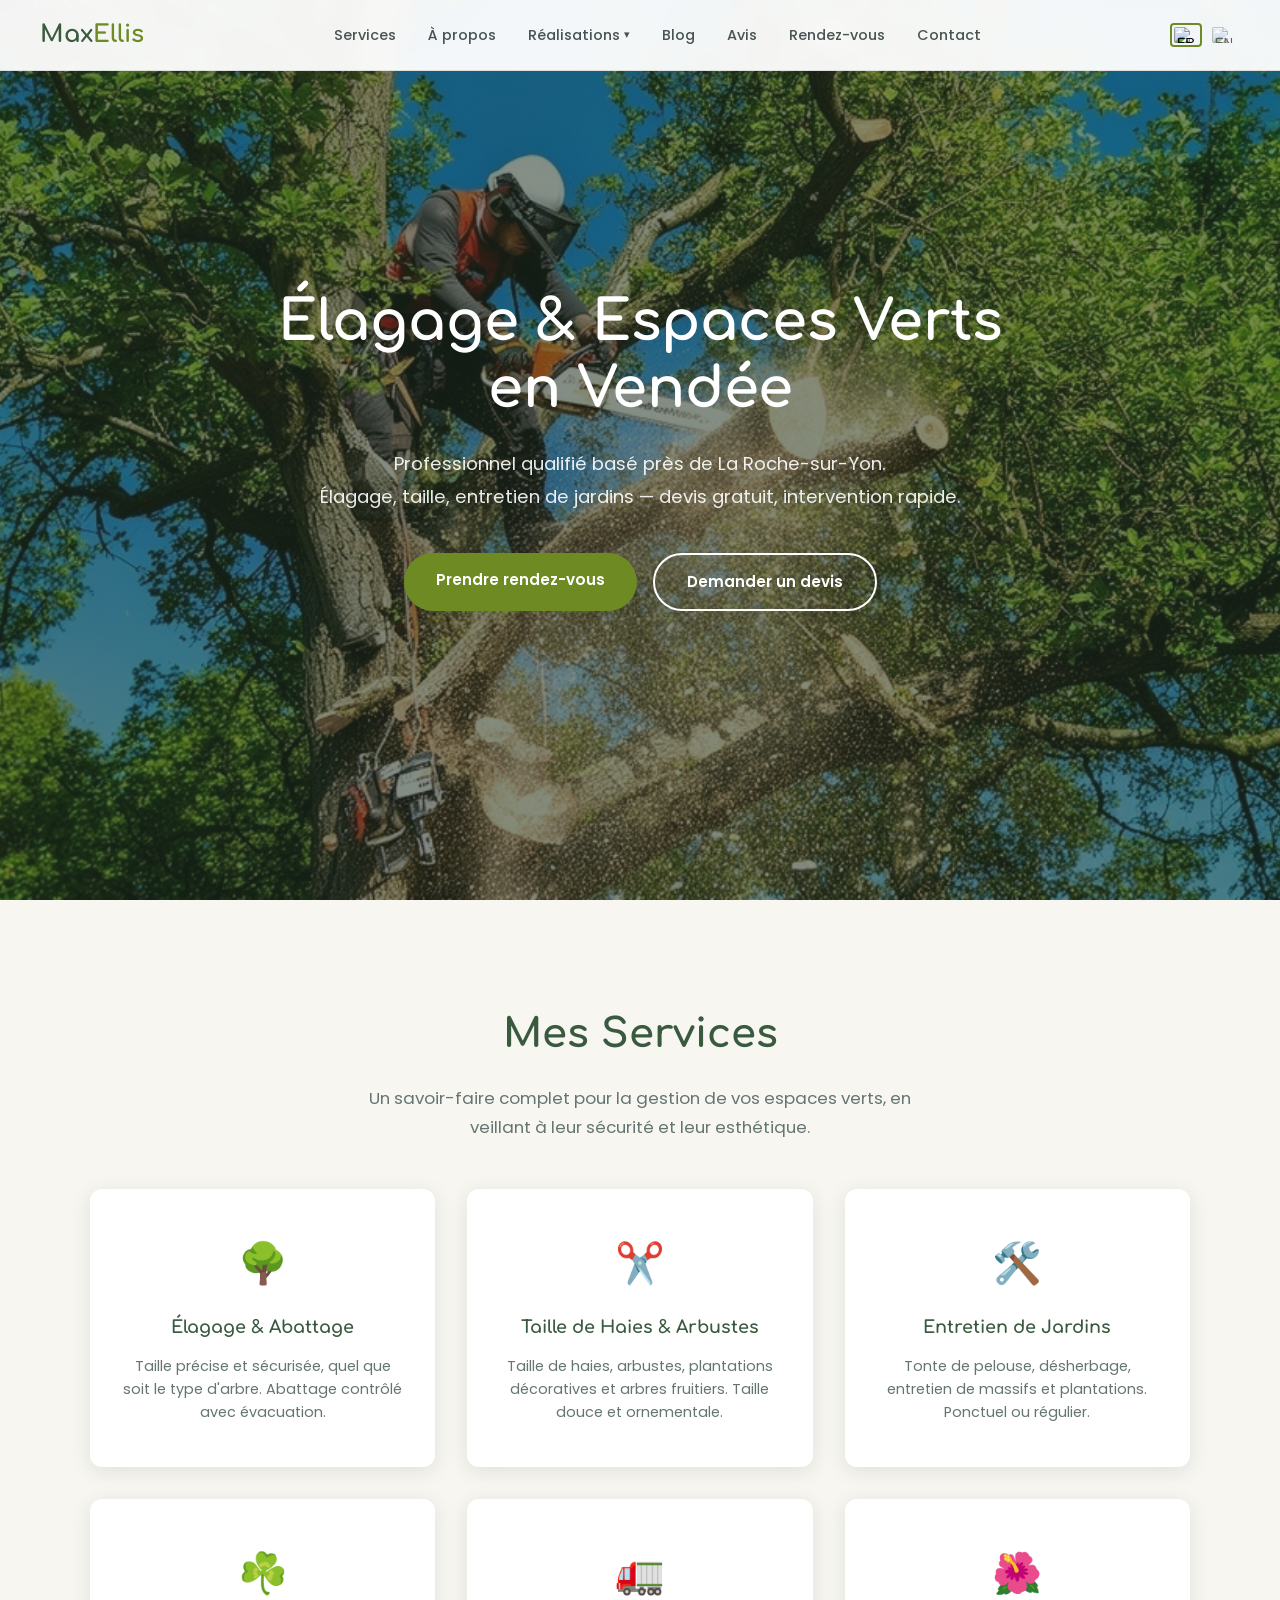
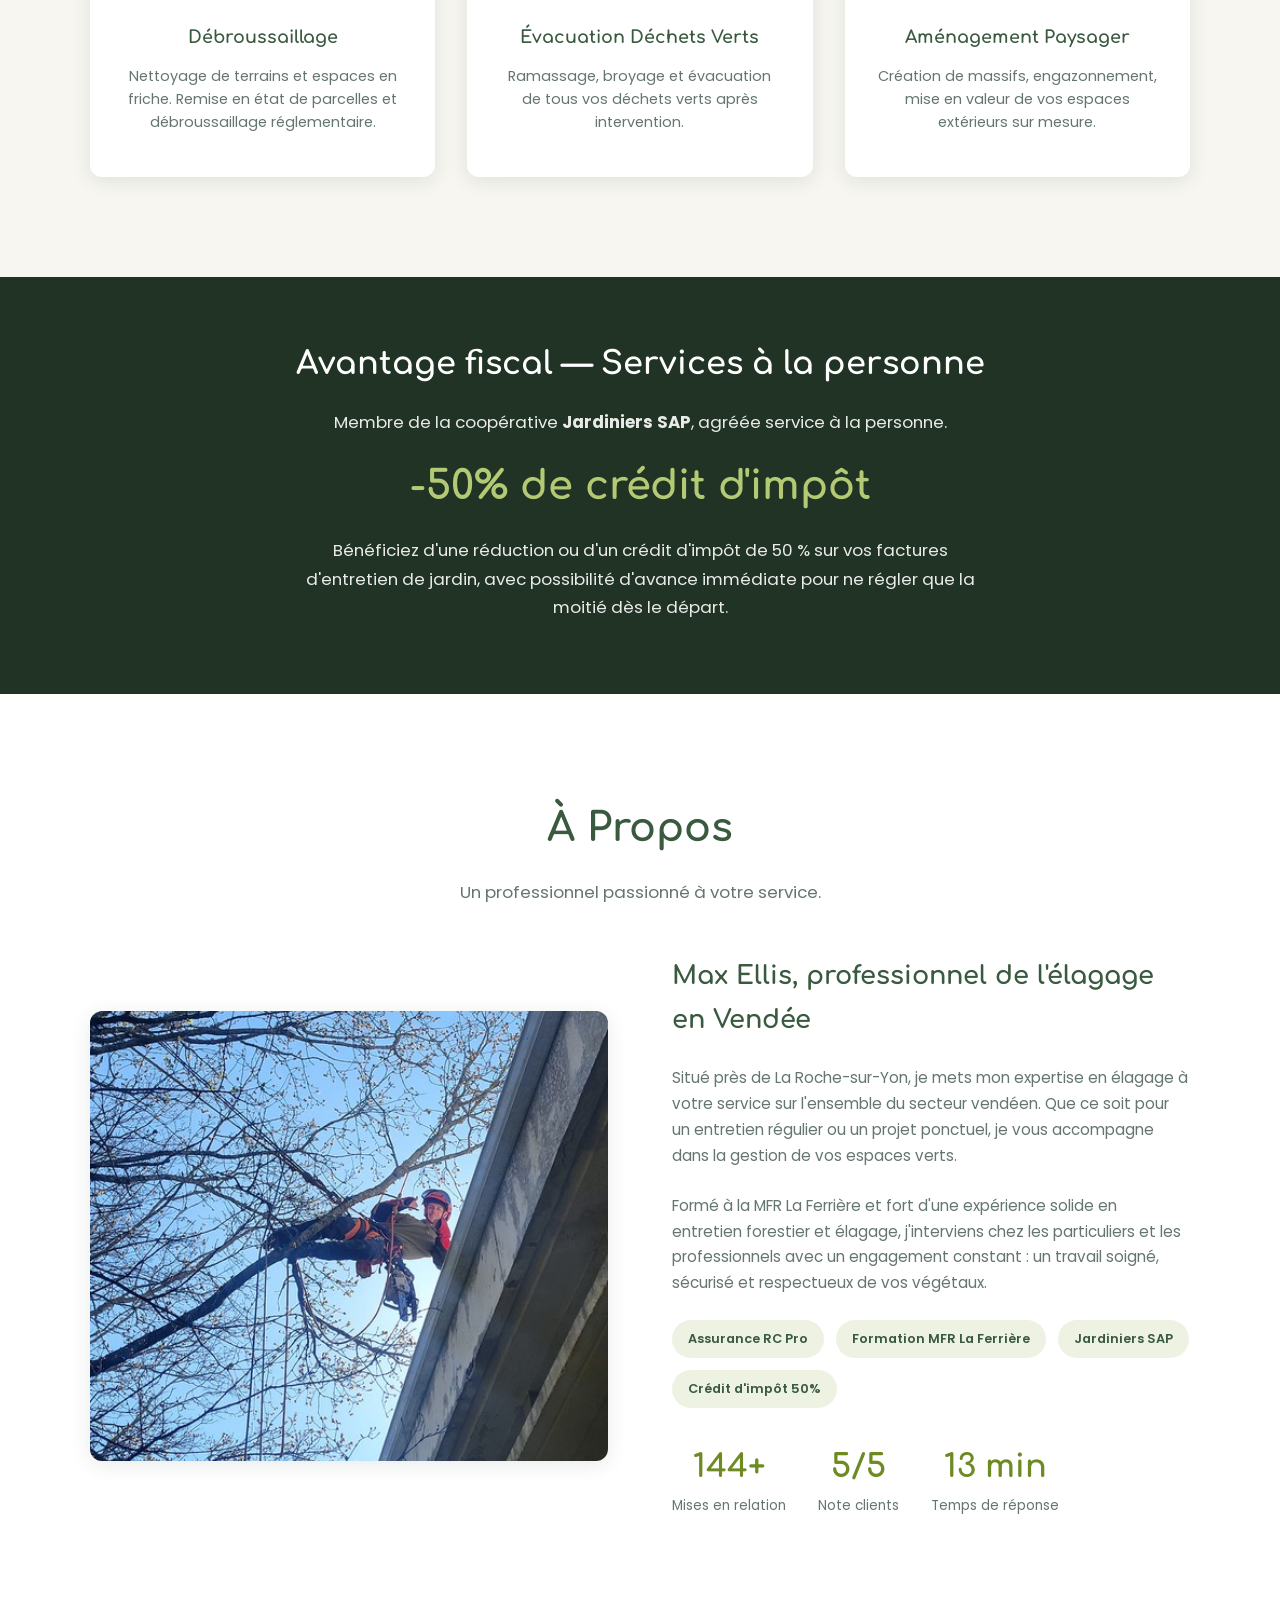
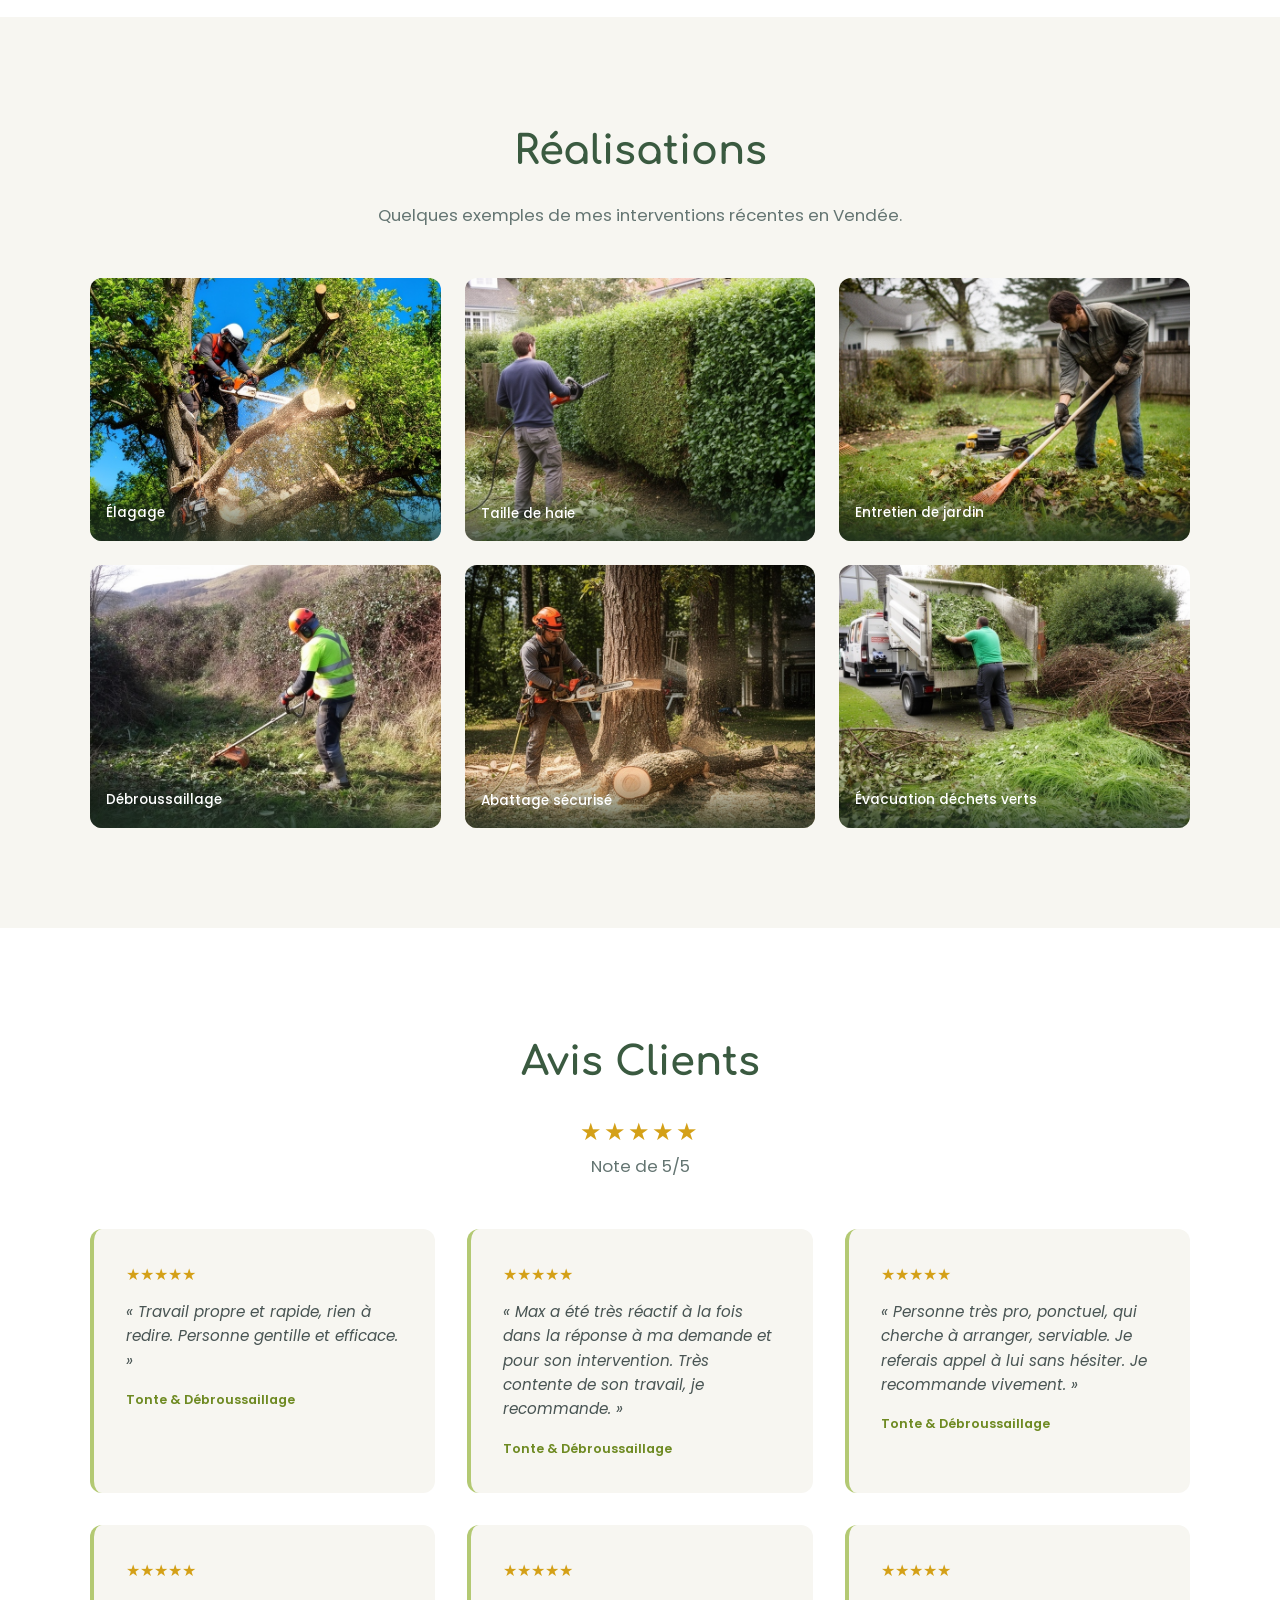
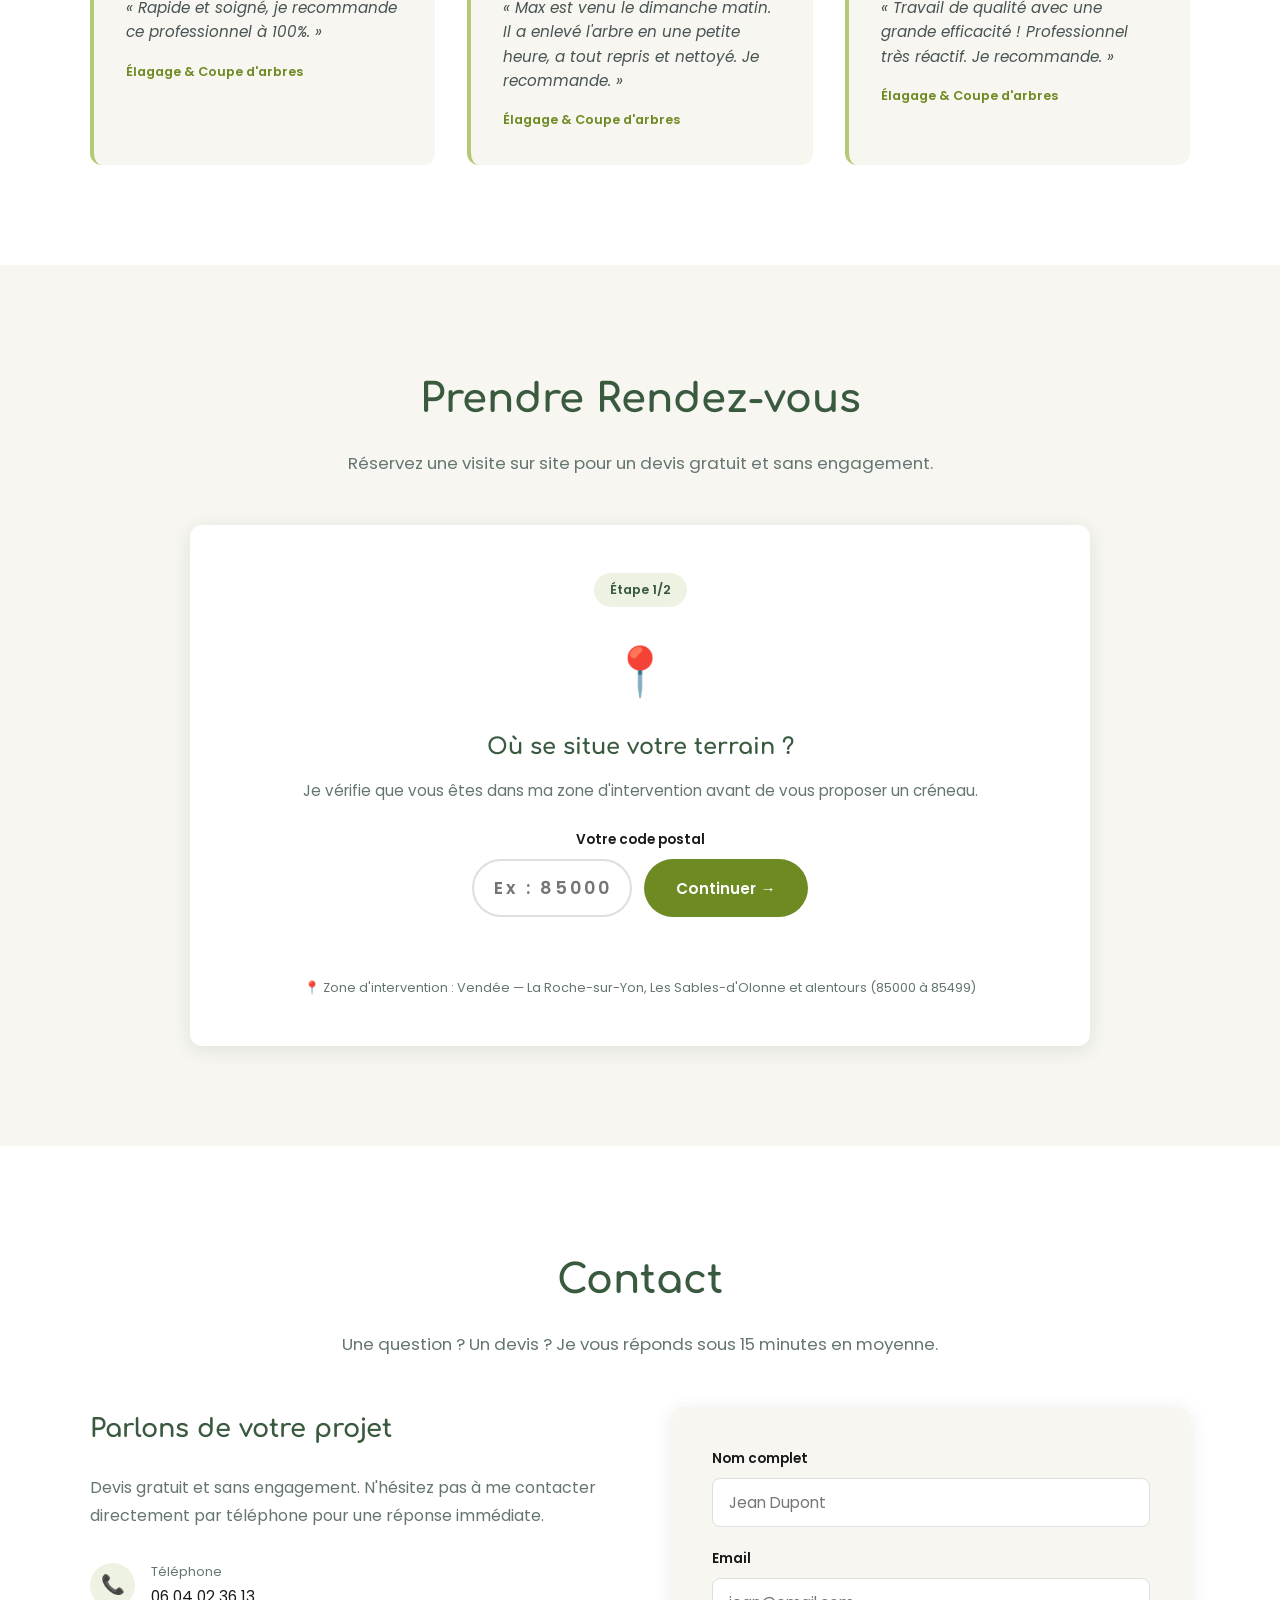
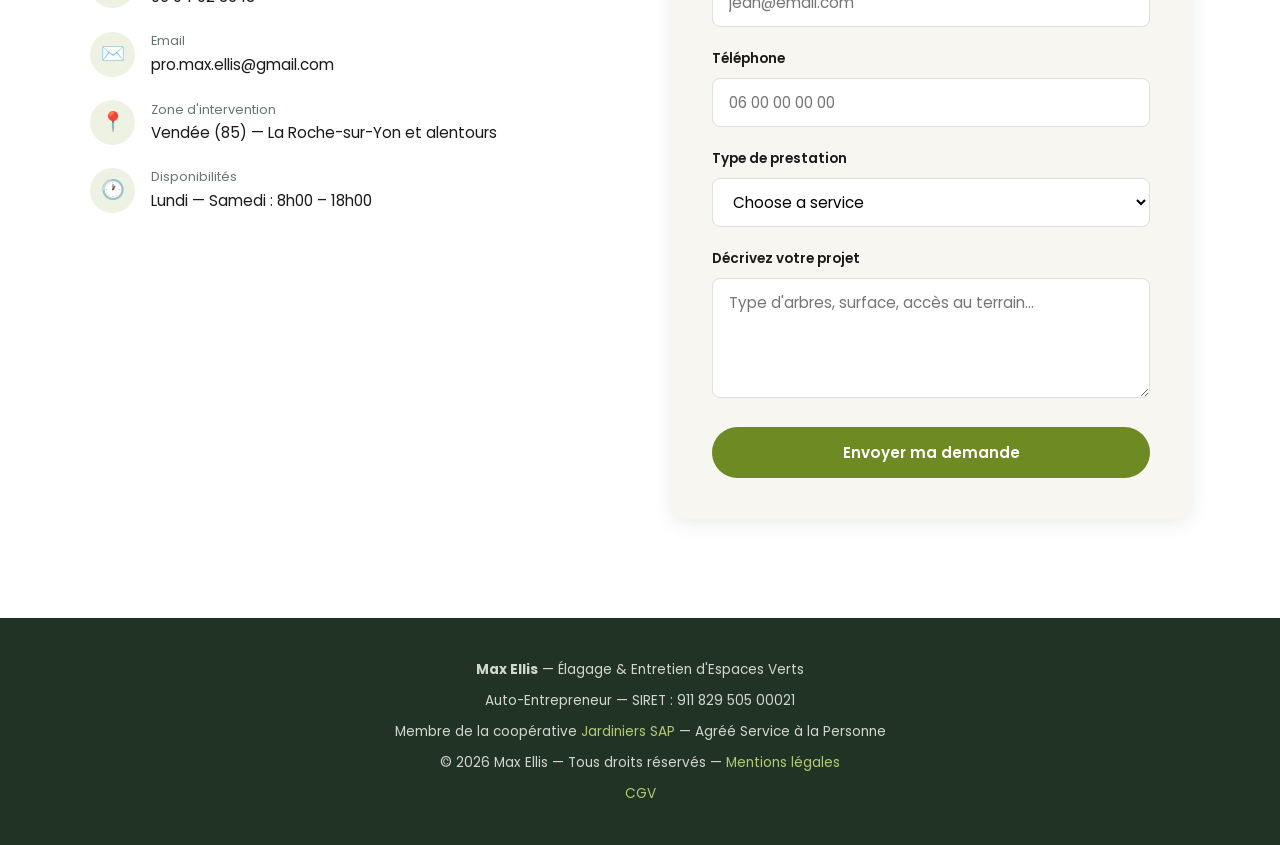
==== index.html @ 3a0f83f1 "Ajout page CGV bilingue FR/EN" ====
<!DOCTYPE html>
<html lang="fr">
<head>
    <meta charset="UTF-8">
    <meta name="viewport" content="width=device-width, initial-scale=1.0">
    <title>Max Ellis — Élagage & Entretien d'Espaces Verts en Vendée</title>
    <meta name="description" content="Élagage, abattage, taille de haies, entretien de jardins en Vendée. Devis gratuit. Intervention La Roche-sur-Yon et alentours. Max Ellis, professionnel assuré.">
    
        <!-- Open Graph (Facebook, WhatsApp, LinkedIn) -->
    <meta property="og:type" content="website">
    <meta property="og:title" content="Max Ellis — Élagage & Espaces Verts en Vendée">
    <meta property="og:description" content="Élagage, abattage, taille de haies, entretien de jardins en Vendée. Devis gratuit. Max Ellis, professionnel assuré.">
    <meta property="og:url" content="https://espacesverts-vendee.fr/">
    <meta property="og:image" content="https://espacesverts-vendee.fr/img/elagage.png">
    <meta property="og:locale" content="fr_FR">
    <meta property="og:locale:alternate" content="en_GB">
    <meta property="og:site_name" content="Max Ellis Élagage">

    <!-- Twitter Card -->
    <meta name="twitter:card" content="summary_large_image">
    <meta name="twitter:title" content="Max Ellis — Élagage & Espaces Verts en Vendée">
    <meta name="twitter:description" content="Élagage, abattage, taille de haies, entretien de jardins en Vendée. Devis gratuit.">
    <meta name="twitter:image" content="https://espacesverts-vendee.fr/img/elagage.png">

    <!-- Schema.org — LocalBusiness -->
    <script type="application/ld+json">
    {
      "@context": "https://schema.org",
      "@type": "LocalBusiness",
      "name": "Max Ellis — Élagage & Espaces Verts",
      "description": "Élagage, abattage, taille de haies, entretien de jardins en Vendée. Devis gratuit, intervention rapide.",
      "url": "https://espacesverts-vendee.fr",
      "telephone": "+33604023613",
      "email": "pro.max.ellis@gmail.com",
      "image": "https://espacesverts-vendee.fr/img/max.jpeg",
      "priceRange": "€€",
      "currenciesAccepted": "EUR",
      "paymentAccepted": "Cash, Bank Transfer, Check",
      "areaServed": {
        "@type": "State",
        "name": "Vendée",
        "sameAs": "https://fr.wikipedia.org/wiki/Vend%C3%A9e_(d%C3%A9partement)"
      },
      "address": {
        "@type": "PostalAddress",
        "addressLocality": "La Roche-sur-Yon",
        "addressRegion": "Pays de la Loire",
        "postalCode": "85000",
        "addressCountry": "FR"
      },
      "geo": {
        "@type": "GeoCoordinates",
        "latitude": 46.6705,
        "longitude": -1.4269
      },
      "openingHoursSpecification": [
        {
          "@type": "OpeningHoursSpecification",
          "dayOfWeek": ["Monday","Tuesday","Wednesday","Thursday","Friday","Saturday"],
          "opens": "08:00",
          "closes": "18:00"
        }
      ],
      "aggregateRating": {
        "@type": "AggregateRating",
        "ratingValue": "5",
        "reviewCount": "6",
        "bestRating": "5"
      },
      "hasOfferCatalog": {
        "@type": "OfferCatalog",
        "name": "Services",
        "itemListElement": [
          {"@type": "Offer", "itemOffered": {"@type": "Service", "name": "Élagage & Abattage"}},
          {"@type": "Offer", "itemOffered": {"@type": "Service", "name": "Taille de Haies & Arbustes"}},
          {"@type": "Offer", "itemOffered": {"@type": "Service", "name": "Entretien de Jardins"}},
          {"@type": "Offer", "itemOffered": {"@type": "Service", "name": "Débroussaillage"}},
          {"@type": "Offer", "itemOffered": {"@type": "Service", "name": "Évacuation Déchets Verts"}},
          {"@type": "Offer", "itemOffered": {"@type": "Service", "name": "Aménagement Paysager"}}
        ]
      },
      "sameAs": []
    }
    </script>

    <!-- Google Analytics -->
    <script async src="https://www.googletagmanager.com/gtag/js?id=G-ZBHES5CSRL"></script>
    <script>
      window.dataLayer = window.dataLayer || [];
      function gtag(){dataLayer.push(arguments);}
      gtag('js', new Date());
      gtag('config', 'G-ZBHES5CSRL');
    </script>

    <!-- Google Fonts — Comfortaa (titres) + Poppins (textes) -->
    <link rel="preconnect" href="https://fonts.googleapis.com">
    <link href="https://fonts.googleapis.com/css2?family=Comfortaa:wght@400;600;700&family=Poppins:wght@400;500;600&display=swap" rel="stylesheet">

    <!-- Calendly CSS -->
    <link href="https://assets.calendly.com/assets/external/widget.css" rel="stylesheet">

    <style>
        /* ============================
           CHARTE GRAPHIQUE MAX ELLIS
        ============================ */
        :root {
            --vert-chasseur: #3A5A40;
            --mousse-forestiere: #6E8A22;
            --olive-pale: #B3C973;
            --gris-marbre: #647572;
            --evergreen: #213324;
            --gris-fer: #485453;
            --vert-clair-bg: #EEF2E2;
            --beige: #F7F6F1;
            --blanc: #FFFFFF;
            --noir: #1A1A1A;
            --gris-clair: #DDE0DC;
            --ombre: 0 4px 20px rgba(33,51,36,0.10);
            --radius: 12px;
            --transition: all 0.3s ease;
        }

        * {
            margin: 0;
            padding: 0;
            box-sizing: border-box;
        }

        html {
            scroll-behavior: smooth;
        }

        body {
            font-family: 'Poppins', sans-serif;
            color: var(--noir);
            line-height: 1.7;
            background: var(--blanc);
        }

        img {
            max-width: 100%;
            display: block;
        }

        /* ============================
           LANGUAGE SWITCHER (NEW)
        ============================ */
        .lang-switcher {
            display: flex;
            align-items: center;
            gap: 6px;
        }

        .lang-btn {
            background: none;
            border: 2px solid transparent;
            border-radius: 4px;
            cursor: pointer;
            padding: 2px;
            line-height: 0;
            transition: var(--transition);
            opacity: 0.6;
        }

        .lang-btn:hover {
            opacity: 1;
        }

        .lang-btn.active {
            border-color: var(--mousse-forestiere);
            opacity: 1;
        }

        .lang-btn img {
            width: 24px;
            height: 16px;
            object-fit: cover;
            border-radius: 2px;
        }

        /* Hide EN content by default, show FR */
        [data-lang="en"] {
            display: none !important;
        }

        /* When body has lang-en class, swap visibility */
        body.lang-en [data-lang="fr"] {
            display: none !important;
        }

        body.lang-en [data-lang="en"] {
            display: block !important;
        }

        /* Inline elements in EN */
        body.lang-en a[data-lang="en"],
        body.lang-en button[data-lang="en"],
        body.lang-en span[data-lang="en"],
        body.lang-en label[data-lang="en"],
        body.lang-en option[data-lang="en"] {
            display: inline-block !important;
        }

        /* Block elements that need specific display values */
        body.lang-en h1[data-lang="en"],
        body.lang-en h2[data-lang="en"],
        body.lang-en h3[data-lang="en"],
        body.lang-en h4[data-lang="en"],
        body.lang-en h5[data-lang="en"],
        body.lang-en h6[data-lang="en"],
        body.lang-en p[data-lang="en"],
        body.lang-en div[data-lang="en"],
        body.lang-en li[data-lang="en"] {
            display: block !important;
        }

        /* Flex containers need to stay flex in EN */
        body.lang-en .hero-buttons,
        body.lang-en .about-badges,
        body.lang-en .about-stats,
        body.lang-en .zone-tags,
        body.lang-en .step-card-actions,
        body.lang-en .zip-field {
            display: flex !important;
        }

        /* Grid containers need to stay grid in EN */
        body.lang-en .services-grid,
        body.lang-en .gallery-grid,
        body.lang-en .reviews-grid,
        body.lang-en .about-content,
        body.lang-en .contact-wrapper {
            display: grid !important;
        }

        /* ============================
           NAVIGATION
        ============================ */
        nav {
            position: fixed;
            top: 0;
            left: 0;
            right: 0;
            z-index: 1000;
            background: rgba(255,255,255,0.95);
            backdrop-filter: blur(10px);
            border-bottom: 1px solid var(--gris-clair);
            padding: 0 2rem;
            transition: var(--transition);
        }

        .nav-container {
            max-width: 1200px;
            margin: 0 auto;
            display: flex;
            justify-content: space-between;
            align-items: center;
            height: 70px;
        }

        .logo {
            font-family: 'Comfortaa', cursive;
            font-size: 1.5rem;
            color: var(--vert-chasseur);
            text-decoration: none;
            font-weight: 700;
        }

        .logo span {
            color: var(--mousse-forestiere);
        }

        .nav-links {
            display: flex;
            list-style: none;
            gap: 2rem;
            align-items: center;
        }

        .nav-links a {
            text-decoration: none;
            color: var(--gris-fer);
            font-size: 0.9rem;
            font-weight: 500;
            transition: var(--transition);
            position: relative;
        }

        .nav-links a:hover {
            color: var(--mousse-forestiere);
        }

        .nav-links a::after {
            content: '';
            position: absolute;
            bottom: -4px;
            left: 0;
            width: 0;
            height: 2px;
            background: var(--mousse-forestiere);
            transition: var(--transition);
        }

        .nav-links a:hover::after {
            width: 100%;
        }

/* ============================
   DROPDOWN MENU
============================ */
.dropdown {
    position: relative;
}
.dropdown-toggle {
    display: flex;
    align-items: center;
    gap: 4px;
}
.dropdown-toggle .arrow {
    font-size: 0.7rem;
    transition: var(--transition);
}
.dropdown:hover .dropdown-toggle .arrow {
    transform: rotate(180deg);
}
.dropdown-menu {
    display: none;
    position: absolute;
    top: 100%;
    left: 50%;
    transform: translateX(-50%);
    background: var(--blanc);
    border-radius: var(--radius);
    box-shadow: 0 8px 30px rgba(33,51,36,0.12);
    border: 1px solid var(--gris-clair);
    padding: 0.75rem 0;
    min-width: 220px;
    z-index: 1001;
    list-style: none;
}
.dropdown:hover .dropdown-menu {
    display: block;
}
.dropdown-menu li {
    list-style: none;
}
.dropdown-menu a {
    display: block;
    padding: 0.6rem 1.25rem;
    font-size: 0.85rem;
    color: var(--gris-fer);
    text-decoration: none;
    transition: var(--transition);
    white-space: nowrap;
}
.dropdown-menu a:hover {
    background: var(--vert-clair-bg);
    color: var(--mousse-forestiere);
}
.dropdown-menu a::after {
    display: none;
}

@media (max-width: 768px) {
    .dropdown-menu {
        position: static;
        transform: none;
        box-shadow: none;
        border: none;
        padding: 0 0 0 1rem;
        background: transparent;
    }
    .dropdown:hover .dropdown-menu,
    .dropdown .dropdown-menu {
        display: block;
    }
    .dropdown-menu a {
        padding: 0.4rem 0;
        font-size: 0.85rem;
    }
}

        .burger {
            display: none;
            flex-direction: column;
            cursor: pointer;
            gap: 5px;
            background: none;
            border: none;
            padding: 5px;
        }

        .burger span {
            width: 25px;
            height: 2px;
            background: var(--vert-chasseur);
            transition: var(--transition);
            border-radius: 2px;
        }

        .burger.active span:nth-child(1) {
            transform: rotate(45deg) translate(5px, 5px);
        }

        .burger.active span:nth-child(2) {
            opacity: 0;
        }

        .burger.active span:nth-child(3) {
            transform: rotate(-45deg) translate(5px, -5px);
        }

        /* ============================
           BOUTONS
        ============================ */
        .btn {
            display: inline-block;
            padding: 14px 32px;
            border-radius: 50px;
            text-decoration: none;
            font-weight: 600;
            font-size: 0.95rem;
            font-family: 'Poppins', sans-serif;
            transition: var(--transition);
            cursor: pointer;
            border: none;
            text-align: center;
        }

        .btn-primary {
            background: var(--mousse-forestiere);
            color: var(--blanc);
        }

        .btn-primary:hover {
            background: var(--vert-chasseur);
            transform: translateY(-2px);
            box-shadow: 0 8px 25px rgba(58,90,64,0.3);
        }

        .btn-outline {
            border: 2px solid var(--blanc);
            color: var(--blanc);
            background: transparent;
        }

        .btn-outline:hover {
            background: var(--blanc);
            color: var(--vert-chasseur);
        }

        .btn-secondary {
            background: transparent;
            color: var(--vert-chasseur);
            border: 2px solid var(--vert-chasseur);
        }

        .btn-secondary:hover {
            background: var(--vert-clair-bg);
        }

        /* ============================
           SECTIONS COMMUNES
        ============================ */
        section {
            padding: 100px 2rem;
        }

        .container {
            max-width: 1100px;
            margin: 0 auto;
        }

        .section-title {
            font-family: 'Comfortaa', cursive;
            font-size: 2.5rem;
            color: var(--vert-chasseur);
            margin-bottom: 1rem;
            text-align: center;
        }

        .section-subtitle {
            color: var(--gris-marbre);
            text-align: center;
            font-size: 1.05rem;
            margin-bottom: 3rem;
            max-width: 600px;
            margin-left: auto;
            margin-right: auto;
        }

        /* ============================
           HERO
        ============================ */
        .hero {
            min-height: 100vh;
            display: flex;
            align-items: center;
            justify-content: center;
            text-align: center;
            position: relative;
            background:
                linear-gradient(rgba(33,51,36,0.55), rgba(33,51,36,0.55)),
                url('img/elagage.png')
 center/cover no-repeat;
            color: var(--blanc);
            padding: 2rem;
        }

        .hero-content {
            max-width: 750px;
        }

        .hero h1 {
            font-family: 'Comfortaa', cursive;
            font-size: 3.5rem;
            line-height: 1.2;
            margin-bottom: 1.5rem;
        }

        .hero p {
            font-size: 1.15rem;
            margin-bottom: 2.5rem;
            opacity: 0.9;
            line-height: 1.8;
        }

        .hero-buttons {
            display: flex;
            gap: 1rem;
            justify-content: center;
            flex-wrap: wrap;
        }

        /* ============================
           SERVICES
        ============================ */
        .services {
            background: var(--beige);
        }

        .services-grid {
            display: grid;
            grid-template-columns: repeat(3, 1fr);
            gap: 2rem;
        }

        .service-card {
            background: var(--blanc);
            border-radius: var(--radius);
            padding: 2.5rem 2rem;
            text-align: center;
            box-shadow: var(--ombre);
            transition: var(--transition);
            border-bottom: 3px solid transparent;
        }

        .service-card:hover {
            transform: translateY(-5px);
            box-shadow: 0 8px 30px rgba(33,51,36,0.12);
            border-bottom-color: var(--mousse-forestiere);
        }

        .service-icon {
            font-size: 2.5rem;
            margin-bottom: 1rem;
        }

        .service-card h3 {
            font-family: 'Comfortaa', cursive;
            font-size: 1.1rem;
            margin-bottom: 0.75rem;
            color: var(--vert-chasseur);
        }

        .service-card p {
            color: var(--gris-marbre);
            font-size: 0.9rem;
            line-height: 1.6;
        }

        /* ============================
           AVANTAGE FISCAL
        ============================ */
        .fiscal {
            background: var(--evergreen);
            color: var(--blanc);
            text-align: center;
            padding: 60px 2rem;
        }

        .fiscal h2 {
            font-family: 'Comfortaa', cursive;
            font-size: 2rem;
            margin-bottom: 1rem;
        }

        .fiscal p {
            max-width: 700px;
            margin: 0 auto 0.75rem;
            font-size: 1.05rem;
            opacity: 0.9;
        }

        .fiscal .highlight {
            font-family: 'Comfortaa', cursive;
            font-size: 2.5rem;
            font-weight: 700;
            color: var(--olive-pale);
            display: block;
            margin: 1rem 0;
        }

        /* ============================
           À PROPOS
        ============================ */
        .about-content {
            display: grid;
            grid-template-columns: 1fr 1fr;
            gap: 4rem;
            align-items: center;
        }

        .about-image {
            border-radius: var(--radius);
            overflow: hidden;
            box-shadow: var(--ombre);
        }

        .about-image img {
            width: 100%;
            height: 450px;
            object-fit: cover;
        }

        .about-text h3 {
            font-family: 'Comfortaa', cursive;
            font-size: 1.6rem;
            color: var(--vert-chasseur);
            margin-bottom: 1.5rem;
        }

        .about-text p {
            color: var(--gris-marbre);
            margin-bottom: 1.5rem;
            font-size: 0.95rem;
        }

        .about-badges {
            display: flex;
            flex-wrap: wrap;
            gap: 0.75rem;
            margin-top: 1.5rem;
        }

        .badge {
            background: var(--vert-clair-bg);
            color: var(--vert-chasseur);
            padding: 8px 16px;
            border-radius: 50px;
            font-size: 0.8rem;
            font-weight: 600;
        }

        .about-stats {
            display: flex;
            gap: 2rem;
            margin-top: 2rem;
        }

        .stat {
            text-align: center;
        }

        .stat-number {
            font-family: 'Comfortaa', cursive;
            font-size: 2rem;
            color: var(--mousse-forestiere);
            font-weight: 700;
        }

        .stat-label {
            font-size: 0.85rem;
            color: var(--gris-marbre);
        }

        /* ============================
           GALERIE
        ============================ */
        .gallery {
            background: var(--beige);
        }

        .gallery-grid {
            display: grid;
            grid-template-columns: repeat(3, 1fr);
            gap: 1.5rem;
        }

        .gallery-item {
            border-radius: var(--radius);
            overflow: hidden;
            position: relative;
            cursor: pointer;
            aspect-ratio: 4/3;
        }

        .gallery-item img {
            width: 100%;
            height: 100%;
            object-fit: cover;
            transition: var(--transition);
        }

        .gallery-item:hover img {
            transform: scale(1.05);
        }

        .gallery-item .gallery-label {
            position: absolute;
            bottom: 0;
            left: 0;
            right: 0;
            padding: 1rem;
            background: linear-gradient(transparent, rgba(33,51,36,0.75));
            color: white;
            font-size: 0.85rem;
            font-weight: 500;
        }

        /* ============================
           AVIS CLIENTS
        ============================ */
        .reviews {
            background: var(--blanc);
        }

        .reviews-header {
            text-align: center;
            margin-bottom: 1rem;
        }

        .stars {
            color: #D4A017;
            font-size: 1.5rem;
            letter-spacing: 2px;
        }

        .reviews-grid {
            display: grid;
            grid-template-columns: repeat(3, 1fr);
            gap: 2rem;
            margin-top: 2rem;
        }

        .review-card {
            background: var(--beige);
            border-radius: var(--radius);
            padding: 2rem;
            border-left: 4px solid var(--olive-pale);
        }

        .review-card .review-stars {
            color: #D4A017;
            margin-bottom: 0.75rem;
        }

        .review-card p {
            color: var(--gris-fer);
            font-size: 0.95rem;
            font-style: italic;
            line-height: 1.6;
        }

        .review-card .review-service {
            display: inline-block;
            margin-top: 1rem;
            font-size: 0.8rem;
            font-weight: 600;
            color: var(--mousse-forestiere);
            font-style: normal;
        }

        /* ============================
           BOOKING
        ============================ */
        .booking {
            background: var(--beige);
        }

        .booking-step {
            max-width: 900px;
            margin: 0 auto;
        }

        .calendly-wrapper {
            max-width: 100%;
            margin-top: 1.5rem;
            border-radius: var(--radius);
            overflow: hidden;
            box-shadow: var(--ombre);
            border: 2px solid var(--gris-clair);
            background: var(--blanc);
        }

        .calendly-wrapper-header {
            background: var(--vert-chasseur);
            color: var(--blanc);
            padding: 1.25rem 2rem;
            display: flex;
            align-items: center;
            gap: 0.75rem;
        }

        .calendly-wrapper-header .cw-icon {
            font-size: 1.5rem;
        }

        .calendly-wrapper-header h4 {
            font-family: 'Comfortaa', cursive;
            font-size: 1.1rem;
            font-weight: 600;
        }

        .calendly-wrapper-header p {
            font-size: 0.85rem;
            opacity: 0.8;
            margin-top: 2px;
        }

        .calendly-inline-widget {
            min-width: 280px;
            height: 700px;
        }

        .calendly-wrapper-footer {
            background: var(--vert-clair-bg);
            padding: 0.75rem 2rem;
            display: flex;
            align-items: center;
            gap: 0.5rem;
            font-size: 0.8rem;
            color: var(--gris-marbre);
        }

        .calendly-wrapper-footer span {
            color: var(--mousse-forestiere);
            font-weight: 600;
        }

        .step-card {
            background: var(--blanc);
            border-radius: var(--radius);
            padding: 3rem 2.5rem;
            text-align: center;
            box-shadow: var(--ombre);
        }

        .step-badge {
            display: inline-block;
            background: var(--vert-clair-bg);
            color: var(--vert-chasseur);
            padding: 6px 16px;
            border-radius: 50px;
            font-size: 0.8rem;
            font-weight: 600;
            margin-bottom: 1.5rem;
        }

        .step-badge-success {
            background: #D1FAE5;
            color: #065F46;
        }

        .step-badge-error {
            background: #FEE2E2;
            color: #991B1B;
        }

        .step-icon {
            font-size: 3rem;
            margin-bottom: 1rem;
        }

        .step-card h3 {
            font-family: 'Comfortaa', cursive;
            font-size: 1.4rem;
            color: var(--vert-chasseur);
            margin-bottom: 0.75rem;
        }

        .step-card p {
            color: var(--gris-marbre);
            margin-bottom: 0.5rem;
            font-size: 0.95rem;
        }

        .zip-form {
            margin-top: 1.5rem;
        }

        .zip-form label {
            display: block;
            font-weight: 600;
            font-size: 0.85rem;
            margin-bottom: 0.5rem;
            color: var(--noir);
        }

        .zip-field {
            display: flex;
            gap: 0.75rem;
            justify-content: center;
            margin-top: 0.5rem;
        }

        .zip-field input {
            padding: 14px 20px;
            border: 2px solid var(--gris-clair);
            border-radius: 50px;
            font-size: 1.1rem;
            font-family: 'Poppins', sans-serif;
            width: 160px;
            text-align: center;
            letter-spacing: 3px;
            font-weight: 600;
            transition: var(--transition);
        }

        .zip-field input:focus {
            outline: none;
            border-color: var(--mousse-forestiere);
            box-shadow: 0 0 0 3px rgba(110,138,34,0.15);
        }

        .zip-error {
            color: #D32F2F;
            font-size: 0.85rem;
            margin-top: 1rem;
            min-height: 1.2rem;
        }

        .zone-info {
            margin-top: 1.5rem;
            font-size: 0.8rem;
            color: var(--gris-marbre);
        }

        .step-confirmed {
            display: flex;
            align-items: center;
            justify-content: center;
            gap: 1rem;
            margin-bottom: 1.5rem;
            background: var(--vert-clair-bg);
            color: var(--vert-chasseur);
            padding: 1rem 1.5rem;
            border-radius: 8px;
            font-weight: 500;
        }

        .change-zip {
            background: none;
            border: none;
            color: var(--vert-chasseur);
            cursor: pointer;
            font-family: 'Poppins', sans-serif;
            font-size: 0.85rem;
            text-decoration: underline;
        }

        .change-zip:hover {
            color: var(--mousse-forestiere);
        }

        .step-card-refused {
            border: 2px solid #FEE2E2;
        }

        .zone-tags {
            display: flex;
            flex-wrap: wrap;
            gap: 0.5rem;
            justify-content: center;
            margin: 1rem 0;
        }

        .zone-tag {
            background: var(--vert-clair-bg);
            color: var(--vert-chasseur);
            padding: 6px 14px;
            border-radius: 50px;
            font-size: 0.8rem;
            font-weight: 500;
        }

        .step-card-actions {
            display: flex;
            gap: 1rem;
            justify-content: center;
            margin-top: 2rem;
            flex-wrap: wrap;
        }

        /* ============================
           CONTACT
        ============================ */
        .contact {
            background: var(--blanc);
        }

        .contact-wrapper {
            display: grid;
            grid-template-columns: 1fr 1fr;
            gap: 4rem;
        }

        .contact-info h3 {
            font-family: 'Comfortaa', cursive;
            font-size: 1.6rem;
            color: var(--vert-chasseur);
            margin-bottom: 1.5rem;
        }

        .contact-info p {
            color: var(--gris-marbre);
            margin-bottom: 2rem;
        }

        .contact-detail {
            display: flex;
            align-items: center;
            gap: 1rem;
            margin-bottom: 1.25rem;
        }

        .contact-detail-icon {
            width: 45px;
            height: 45px;
            background: var(--vert-clair-bg);
            border-radius: 50%;
            display: flex;
            align-items: center;
            justify-content: center;
            font-size: 1.2rem;
            flex-shrink: 0;
        }

        .contact-detail-text {
            font-size: 0.95rem;
            color: var(--noir);
            text-decoration: none;
        }

        .contact-detail-text:hover {
            color: var(--mousse-forestiere);
        }

        .contact-detail-label {
            font-size: 0.8rem;
            color: var(--gris-marbre);
        }

        .contact-form {
            background: var(--beige);
            padding: 2.5rem;
            border-radius: var(--radius);
            box-shadow: var(--ombre);
        }

        .form-group {
            margin-bottom: 1.25rem;
        }

        .form-group label {
            display: block;
            font-weight: 600;
            font-size: 0.85rem;
            margin-bottom: 0.5rem;
            color: var(--noir);
        }

        .form-group input,
        .form-group textarea,
        .form-group select {
            width: 100%;
            padding: 12px 16px;
            border: 1.5px solid var(--gris-clair);
            border-radius: 8px;
            font-family: 'Poppins', sans-serif;
            font-size: 0.95rem;
            transition: var(--transition);
            background: var(--blanc);
        }

        .form-group input:focus,
        .form-group textarea:focus,
        .form-group select:focus {
            outline: none;
            border-color: var(--mousse-forestiere);
            box-shadow: 0 0 0 3px rgba(110,138,34,0.15);
        }

        .form-group textarea {
            resize: vertical;
            min-height: 120px;
        }

        .contact-form .btn {
            width: 100%;
        }

        /* ============================
           FOOTER
        ============================ */
        footer {
            background: var(--evergreen);
            color: rgba(255,255,255,0.8);
            text-align: center;
            padding: 2.5rem 2rem;
        }

        footer a {
            color: var(--olive-pale);
            text-decoration: none;
        }

        footer a:hover {
            color: var(--blanc);
        }

        .footer-content {
            max-width: 1100px;
            margin: 0 auto;
            font-size: 0.85rem;
        }

        .footer-content p {
            margin-bottom: 0.5rem;
        }

        /* ============================
           RESPONSIVE — TABLETTE
        ============================ */
        @media (max-width: 968px) {
            .services-grid,
            .reviews-grid {
                grid-template-columns: repeat(2, 1fr);
            }

            .about-content {
                grid-template-columns: 1fr;
                gap: 2rem;
            }

            .contact-wrapper {
                grid-template-columns: 1fr;
                gap: 2rem;
            }

            .hero h1 {
                font-size: 2.8rem;
            }
        }

        /* ============================
           RESPONSIVE — MOBILE
        ============================ */
        @media (max-width: 768px) {
            .burger {
                display: flex;
            }

            .nav-links {
                display: none;
                position: absolute;
                top: 70px;
                left: 0;
                right: 0;
                background: var(--blanc);
                flex-direction: column;
                padding: 2rem;
                gap: 1.5rem;
                border-bottom: 1px solid var(--gris-clair);
                box-shadow: 0 10px 30px rgba(33,51,36,0.1);
            }

            .nav-links.active {
                display: flex;
            }

            .hero h1 {
                font-size: 2.2rem;
            }

            .hero p {
                font-size: 1rem;
            }

            .services-grid,
            .reviews-grid {
                grid-template-columns: 1fr;
            }

            .gallery-grid {
                grid-template-columns: repeat(2, 1fr);
                gap: 0.75rem;
            }

            .section-title {
                font-size: 2rem;
            }

            section {
                padding: 60px 1.25rem;
            }

            .about-image img {
                height: 300px;
            }

            .about-stats {
                justify-content: center;
            }

            .calendly-inline-widget {
                height: 900px !important;
            }

            .contact-form {
                padding: 1.5rem;
            }

            .step-card {
                padding: 2rem 1.5rem;
            }

            .fiscal .highlight {
                font-size: 2rem;
            }

            .calendly-wrapper-header {
                padding: 1rem 1.25rem;
                flex-wrap: wrap;
            }

            .calendly-wrapper-footer {
                padding: 0.75rem 1.25rem;
                flex-wrap: wrap;
            }

            .lang-switcher {
                margin-left: 0.5rem;
            }
        }

        @media (max-width: 480px) {
            .hero h1 {
                font-size: 1.8rem;
            }

            .gallery-grid {
                grid-template-columns: 1fr;
            }

            .about-stats {
                flex-direction: column;
                align-items: center;
            }

            .hero-buttons {
                flex-direction: column;
                align-items: center;
            }

            .zip-field {
                flex-direction: column;
                align-items: center;
            }

            .step-card-actions {
                flex-direction: column;
                align-items: center;
            }

            .lang-btn img {
                width: 20px;
                height: 14px;
            }
        }
    </style>
</head>
<body>

    <!-- ======================== NAVIGATION ======================== -->
    <nav>
    <div class="nav-container">
        <a href="#" class="logo">Max<span>Ellis</span></a>
        <ul class="nav-links" id="navLinks">
            <li data-lang="fr"><a href="#services">Services</a></li>
            <li data-lang="fr"><a href="#about">À propos</a></li>
            
   <li data-lang="fr" class="dropdown">
    <a href="/realisations/elagage.html" class="dropdown-toggle">Réalisations <span class="arrow">▾</span></a>
    <ul class="dropdown-menu">
        <li><a href="/realisations/elagage.html">Élagage</a></li>
        <li><a href="#gallery">Taille de Haies</a></li>
        <li><a href="#gallery">Entretien de Jardins</a></li>
        <li><a href="#gallery">Débroussaillage</a></li>
        <li><a href="#gallery">Aménagement Paysager</a></li>
        <li><a href="#gallery">Évacuation</a></li>
    </ul>
</li>


            <li data-lang="fr"><a href="/blog/">Blog</a></li>
            <li data-lang="fr"><a href="#reviews">Avis</a></li>
            <li data-lang="fr"><a href="#booking">Rendez-vous</a></li>
            <li data-lang="fr"><a href="#contact">Contact</a></li>

            <li data-lang="en"><a href="#services">Services</a></li>
            <li data-lang="en"><a href="#about">About</a></li>
          <li data-lang="en" class="dropdown">
    <a href="/realisations/elagage.html" class="dropdown-toggle">Our Work <span class="arrow">▾</span></a>
    <ul class="dropdown-menu">
        <li><a href="/realisations/elagage.html">Tree Pruning</a></li>
        <li><a href="#gallery">Hedge Trimming</a></li>
        <li><a href="#gallery">Garden Maintenance</a></li>
        <li><a href="#gallery">Brush Clearing</a></li>
        <li><a href="#gallery">Landscaping</a></li>
        <li><a href="#gallery">Waste Removal</a></li>
    </ul>
</li>



            <li data-lang="en"><a href="/blog/">Blog</a></li>
            <li data-lang="en"><a href="#reviews">Reviews</a></li>
            <li data-lang="en"><a href="#booking">Book Now</a></li>
            <li data-lang="en"><a href="#contact">Contact</a></li>
        </ul>
        <div class="lang-switcher">
            <button class="lang-btn active" id="btnFR" onclick="setLanguage('fr')" title="Français">
                <img src="https://flagcdn.com/w40/fr.png" alt="FR">
            </button>
            <button class="lang-btn" id="btnEN" onclick="setLanguage('en')" title="English">
                <img src="https://flagcdn.com/w40/gb.png" alt="EN">
            </button>
        </div>
        <button class="burger" id="burger" aria-label="Menu">
            <span></span>
            <span></span>
            <span></span>
        </button>
    </div>
</nav>



    <!-- ======================== HERO ======================== -->
    <section class="hero" id="hero">
        <div class="hero-content">
            <h1 data-lang="fr">Élagage & Espaces Verts en Vendée</h1>
            <h1 data-lang="en">Tree Care & Landscaping in Vendée</h1>
            
            <p data-lang="fr">
                Professionnel qualifié basé près de La Roche-sur-Yon.<br>
                Élagage, taille, entretien de jardins — devis gratuit, intervention rapide.
            </p>
            <p data-lang="en">
                Qualified professional based near La Roche-sur-Yon.<br>
                Tree pruning, trimming, garden maintenance — free quote, fast service.
            </p>
            
            <div class="hero-buttons">
                <a href="#booking" class="btn btn-primary" data-lang="fr">Prendre rendez-vous</a>
                <a href="#booking" class="btn btn-primary" data-lang="en">Book an Appointment</a>
                
                <a href="#contact" class="btn btn-outline" data-lang="fr">Demander un devis</a>
                <a href="#contact" class="btn btn-outline" data-lang="en">Request a Quote</a>
            </div>
        </div>
    </section>

    <!-- ======================== SERVICES ======================== -->
    <section class="services" id="services">
        <div class="container">
            <h2 class="section-title" data-lang="fr">Mes Services</h2>
            <h2 class="section-title" data-lang="en">My Services</h2>
            
            <p class="section-subtitle" data-lang="fr">Un savoir-faire complet pour la gestion de vos espaces verts, en veillant à leur sécurité et leur esthétique.</p>
            <p class="section-subtitle" data-lang="en">Complete expertise in managing your green spaces, ensuring their safety and beauty.</p>
            
            <div class="services-grid">
                <div class="service-card">
                    <div class="service-icon">🌳</div>
                    <h3 data-lang="fr">Élagage & Abattage</h3>
                    <h3 data-lang="en">Tree Pruning & Felling</h3>
                    <p data-lang="fr">Taille précise et sécurisée, quel que soit le type d'arbre. Abattage contrôlé avec évacuation.</p>
                    <p data-lang="en">Precise and safe pruning for any type of tree. Controlled felling with full removal.</p>
                </div>
                <div class="service-card">
                    <div class="service-icon">✂️</div>
                    <h3 data-lang="fr">Taille de Haies & Arbustes</h3>
                    <h3 data-lang="en">Hedge & Shrub Trimming</h3>
                    <p data-lang="fr">Taille de haies, arbustes, plantations décoratives et arbres fruitiers. Taille douce et ornementale.</p>
                    <p data-lang="en">Trimming of hedges, shrubs, decorative plantings and fruit trees. Gentle and ornamental pruning.</p>
                </div>
                <div class="service-card">
                    <div class="service-icon">🛠️</div>
                    <h3 data-lang="fr">Entretien de Jardins</h3>
                    <h3 data-lang="en">Garden Maintenance</h3>
                    <p data-lang="fr">Tonte de pelouse, désherbage, entretien de massifs et plantations. Ponctuel ou régulier.</p>
                    <p data-lang="en">Lawn mowing, weeding, flower bed and planting maintenance. One-off or regular service.</p>
                </div>
                <div class="service-card">
                    <div class="service-icon">☘️</div>
                    <h3 data-lang="fr">Débroussaillage</h3>
                    <h3 data-lang="en">Brush Clearing</h3>
                    <p data-lang="fr">Nettoyage de terrains et espaces en friche. Remise en état de parcelles et débroussaillage réglementaire.</p>
                    <p data-lang="en">Clearing overgrown land and neglected areas. Restoring plots and regulatory brush clearing.</p>
                </div>
                <div class="service-card">
                    <div class="service-icon">🚛</div>
                    <h3 data-lang="fr">Évacuation Déchets Verts</h3>
                    <h3 data-lang="en">Green Waste Removal</h3>
                    <p data-lang="fr">Ramassage, broyage et évacuation de tous vos déchets verts après intervention.</p>
                    <p data-lang="en">Collection, chipping and removal of all your green waste after every job.</p>
                </div>
                <div class="service-card">
                    <div class="service-icon">🌺</div>
                    <h3 data-lang="fr">Aménagement Paysager</h3>
                    <h3 data-lang="en">Landscape Design</h3>
                    <p data-lang="fr">Création de massifs, engazonnement, mise en valeur de vos espaces extérieurs sur mesure.</p>
                    <p data-lang="en">Custom flower bed creation, lawn installation, and enhancement of your outdoor spaces.</p>
                </div>
            </div>
        </div>
    </section>

    <!-- ======================== AVANTAGE FISCAL ======================== -->
    <section class="fiscal">
        <div data-lang="fr">
            <h2>Avantage fiscal — Services à la personne</h2>
            <p>Membre de la coopérative <strong>Jardiniers SAP</strong>, agréée service à la personne.</p>
            <span class="highlight">-50% de crédit d'impôt</span>
            <p>Bénéficiez d'une réduction ou d'un crédit d'impôt de 50 % sur vos factures d'entretien de jardin, avec possibilité d'avance immédiate pour ne régler que la moitié dès le départ.</p>
        </div>
        <div data-lang="en">
            <h2>Tax Benefit — Personal Services</h2>
            <p>Member of the <strong>Jardiniers SAP</strong> cooperative, certified personal service provider.</p>
            <span class="highlight">50% Tax Credit</span>
            <p>Enjoy a 50% tax credit on your garden maintenance invoices, with the option of an immediate advance so you only pay half upfront.</p>
        </div>
    </section>

    <!-- ======================== À PROPOS ======================== -->
    <section class="about" id="about">
        <div class="container">
            <h2 class="section-title" data-lang="fr">À Propos</h2>
            <h2 class="section-title" data-lang="en">About</h2>
            
            <p class="section-subtitle" data-lang="fr">Un professionnel passionné à votre service.</p>
            <p class="section-subtitle" data-lang="en">A passionate professional at your service.</p>

            <div class="about-content">
                <div class="about-image">
                    <img src="img/max.jpeg" alt="Max Ellis — Élagage Vendée">
                </div>
                <div class="about-text">
                    <h3 data-lang="fr">Max Ellis, professionnel de l'élagage en Vendée</h3>
                    <h3 data-lang="en">Max Ellis, Tree Care Professional in Vendée</h3>
                    
                    <p data-lang="fr">
                        Situé près de La Roche-sur-Yon, je mets mon expertise en élagage à votre service sur l'ensemble du secteur vendéen. Que ce soit pour un entretien régulier ou un projet ponctuel, je vous accompagne dans la gestion de vos espaces verts.
                    </p>
                    <p data-lang="en">
                        Based near La Roche-sur-Yon, I bring my tree care expertise to the entire Vendée area. Whether you need regular maintenance or a one-off project, I'm here to help manage your green spaces.
                    </p>
                    
                    <p data-lang="fr">
                        Formé à la MFR La Ferrière et fort d'une expérience solide en entretien forestier et élagage, j'interviens chez les particuliers et les professionnels avec un engagement constant : un travail soigné, sécurisé et respectueux de vos végétaux.
                    </p>
                    <p data-lang="en">
                        Trained at MFR La Ferrière with solid experience in forestry maintenance and tree pruning, I work with both private and professional clients with a constant commitment: careful, safe work that respects your plants.
                    </p>

                    <div class="about-badges">
                        <span class="badge" data-lang="fr">Assurance RC Pro</span>
                        <span class="badge" data-lang="en">Professional Liability Insurance</span>
                        
                        <span class="badge" data-lang="fr">Formation MFR La Ferrière</span>
                        <span class="badge" data-lang="en">MFR La Ferrière Certified</span>
                        
                        <span class="badge">Jardiniers SAP</span>
                        
                        <span class="badge" data-lang="fr">Crédit d'impôt 50%</span>
                        <span class="badge" data-lang="en">50% Tax Credit</span>
                    </div>

                    <div class="about-stats">
                        <div class="stat">
                            <div class="stat-number">144+</div>
                            <div class="stat-label" data-lang="fr">Mises en relation</div>
                            <div class="stat-label" data-lang="en">Client Connections</div>
                        </div>
                        <div class="stat">
                            <div class="stat-number">5/5</div>
                            <div class="stat-label" data-lang="fr">Note clients</div>
                            <div class="stat-label" data-lang="en">Client Rating</div>
                        </div>
                        <div class="stat">
                            <div class="stat-number">13 min</div>
                            <div class="stat-label" data-lang="fr">Temps de réponse</div>
                            <div class="stat-label" data-lang="en">Response Time</div>
                        </div>
                    </div>
                </div>
            </div>
        </div>
    </section>

   <!-- ======================== GALERIE ======================== -->
    <section class="gallery" id="gallery">
        <div class="container">
            <h2 class="section-title" data-lang="fr">Réalisations</h2>
            <h2 class="section-title" data-lang="en">Our Work</h2>
            
            <p class="section-subtitle" data-lang="fr">Quelques exemples de mes interventions récentes en Vendée.</p>
            <p class="section-subtitle" data-lang="en">Recent examples of my work across Vendée.</p>

            <div class="gallery-grid">
                <div class="gallery-item">
                    <img src="img/elagage.png" alt="Élagage d'arbre" loading="lazy">
                    <div class="gallery-label" data-lang="fr">Élagage</div>
                    <div class="gallery-label" data-lang="en">Tree Pruning</div>
                </div>
                <div class="gallery-item">
                    <img src="img/taille_de_haie.png" alt="Taille de haie" loading="lazy">
                    <div class="gallery-label" data-lang="fr">Taille de haie</div>
                    <div class="gallery-label" data-lang="en">Hedge Trimming</div>
                </div>
                <div class="gallery-item">
                    <img src="img/entretien.png" alt="Entretien de jardin" loading="lazy">
                    <div class="gallery-label" data-lang="fr">Entretien de jardin</div>
                    <div class="gallery-label" data-lang="en">Garden Maintenance</div>
                </div>
                <div class="gallery-item">
                    <img src="img/debroussaillage.png" alt="Débroussaillage de terrain" loading="lazy">
                    <div class="gallery-label" data-lang="fr">Débroussaillage</div>
                    <div class="gallery-label" data-lang="en">Brush Clearing</div>
                </div>
                <div class="gallery-item">
                    <img src="img/abatage.png" alt="Abattage sécurisé" loading="lazy">
                    <div class="gallery-label" data-lang="fr">Abattage sécurisé</div>
                    <div class="gallery-label" data-lang="en">Tree Felling</div>
                </div>
                <div class="gallery-item">
                    <img src="img/evacuation.png" alt="Évacuation de déchets verts" loading="lazy">
                    <div class="gallery-label" data-lang="fr">Évacuation déchets verts</div>
                    <div class="gallery-label" data-lang="en">Green Waste Removal</div>
                </div>
            </div>
        </div>
    </section>

    <!-- ======================== AVIS CLIENTS ======================== -->
    <section class="reviews" id="reviews">
        <div class="container">
            <h2 class="section-title" data-lang="fr">Avis Clients</h2>
            <h2 class="section-title" data-lang="en">Client Reviews</h2>
            
            <div class="reviews-header">
                <div class="stars">★★★★★</div>
                <p class="section-subtitle" data-lang="fr">Note de 5/5</p>
                <p class="section-subtitle" data-lang="en">Rated 5/5</p>
            </div>

            <div class="reviews-grid">
                <div class="review-card">
                    <div class="review-stars">★★★★★</div>
                    <p data-lang="fr">« Travail propre et rapide, rien à redire. Personne gentille et efficace. »</p>
                    <p data-lang="en">"Clean and fast work, nothing to complain about. Kind and efficient person."</p>
                    <span class="review-service" data-lang="fr">Tonte & Débroussaillage</span>
                    <span class="review-service" data-lang="en">Mowing & Brush Clearing</span>
                </div>
                <div class="review-card">
                    <div class="review-stars">★★★★★</div>
                    <p data-lang="fr">« Max a été très réactif à la fois dans la réponse à ma demande et pour son intervention. Très contente de son travail, je recommande. »</p>
                    <p data-lang="en">"Max was very responsive both in answering my request and in carrying out the work. Very happy with his work, I recommend him."</p>
                    <span class="review-service" data-lang="fr">Tonte & Débroussaillage</span>
                    <span class="review-service" data-lang="en">Mowing & Brush Clearing</span>
                </div>
                <div class="review-card">
                    <div class="review-stars">★★★★★</div>
                    <p data-lang="fr">« Personne très pro, ponctuel, qui cherche à arranger, serviable. Je referais appel à lui sans hésiter. Je recommande vivement. »</p>
                    <p data-lang="en">"Very professional, punctual, always looking to help. I would call on him again without hesitation. Highly recommended."</p>
                    <span class="review-service" data-lang="fr">Tonte & Débroussaillage</span>
                    <span class="review-service" data-lang="en">Mowing & Brush Clearing</span>
                </div>
                <div class="review-card">
                    <div class="review-stars">★★★★★</div>
                    <p data-lang="fr">« Rapide et soigné, je recommande ce professionnel à 100%. »</p>
                    <p data-lang="en">"Fast and neat, I recommend this professional 100%."</p>
                    <span class="review-service" data-lang="fr">Élagage & Coupe d'arbres</span>
                    <span class="review-service" data-lang="en">Tree Pruning & Felling</span>
                </div>
                <div class="review-card">
                    <div class="review-stars">★★★★★</div>
                    <p data-lang="fr">« Max est venu le dimanche matin. Il a enlevé l'arbre en une petite heure, a tout repris et nettoyé. Je recommande. »</p>
                    <p data-lang="en">"Max came on Sunday morning. He removed the tree in just one hour, cleared everything and cleaned up. Highly recommend."</p>
                    <span class="review-service" data-lang="fr">Élagage & Coupe d'arbres</span>
                    <span class="review-service" data-lang="en">Tree Pruning & Felling</span>
                </div>
                <div class="review-card">
                    <div class="review-stars">★★★★★</div>
                    <p data-lang="fr">« Travail de qualité avec une grande efficacité ! Professionnel très réactif. Je recommande. »</p>
                    <p data-lang="en">"Quality work with great efficiency! Very responsive professional. I recommend."</p>
                    <span class="review-service" data-lang="fr">Élagage & Coupe d'arbres</span>
                    <span class="review-service" data-lang="en">Tree Pruning & Felling</span>
                </div>
            </div>
        </div>
    </section>

    <!-- ======================== RENDEZ-VOUS — FILTRE CP + CALENDLY ======================== -->
    <section class="booking" id="booking">
        <div class="container">
            <h2 class="section-title" data-lang="fr">Prendre Rendez-vous</h2>
            <h2 class="section-title" data-lang="en">Book an Appointment</h2>
            
            <p class="section-subtitle" data-lang="fr">Réservez une visite sur site pour un devis gratuit et sans engagement.</p>
            <p class="section-subtitle" data-lang="en">Book an on-site visit for a free, no-obligation quote.</p>

            <!-- ====== ÉTAPE 1 : Code postal ====== -->
            <div id="step1" class="booking-step">
                <div class="step-card">
                    <div class="step-badge" data-lang="fr">Étape 1/2</div>
                    <div class="step-badge" data-lang="en">Step 1/2</div>
                    
                    <div class="step-icon">📍</div>
                    
                    <h3 data-lang="fr">Où se situe votre terrain ?</h3>
                    <h3 data-lang="en">Where is your property located?</h3>
                    
                    <p data-lang="fr">Je vérifie que vous êtes dans ma zone d'intervention avant de vous proposer un créneau.</p>
                    <p data-lang="en">I'll check you're within my service area before offering a time slot.</p>
                    
                    <form class="zip-form" onsubmit="event.preventDefault(); checkZip();">
                        <label for="zipInput" data-lang="fr">Votre code postal</label>
                        <label for="zipInput" data-lang="en">Your postal code</label>
                        
                        <div class="zip-field">
                            <input 
                                type="text" 
                                id="zipInput" 
                                placeholder="Ex : 85000"
                                maxlength="5"
                                inputmode="numeric"
                                pattern="[0-9]{5}"
                                autocomplete="postal-code"
                                required
                            >
                            <button type="submit" class="btn btn-primary" data-lang="fr">Continuer →</button>
                            <button type="submit" class="btn btn-primary" data-lang="en">Continue →</button>
                        </div>
                        <div id="zipError" class="zip-error"></div>
                    </form>

                    <div class="zone-info" data-lang="fr">
                        📍 Zone d'intervention : Vendée — La Roche-sur-Yon, Les Sables-d'Olonne et alentours (85000 à 85499)
                    </div>
                    <div class="zone-info" data-lang="en">
                        📍 Service area: Vendée — La Roche-sur-Yon, Les Sables-d'Olonne and surroundings (85000 to 85499)
                    </div>
                </div>
            </div>

            <!-- ====== ÉTAPE 2 : Calendly ====== -->
            <div id="step2" class="booking-step" style="display: none;">
                <div class="step-confirmed">
                    <span id="confirmedZip"></span>
                    <button onclick="resetBooking()" class="change-zip" data-lang="fr">Modifier</button>
                    <button onclick="resetBooking()" class="change-zip" data-lang="en">Change</button>
                </div>

                <div class="step-badge step-badge-success" style="margin-bottom:1rem;" data-lang="fr">Étape 2/2 — Choisissez votre créneau</div>
                <div class="step-badge step-badge-success" style="margin-bottom:1rem;" data-lang="en">Step 2/2 — Choose your time slot</div>

                <div class="calendly-wrapper">
                    <div class="calendly-wrapper-header">
                        <span class="cw-icon">📅</span>
                        <div>
                            <h4 data-lang="fr">Visite sur site — Devis gratuit</h4>
                            <h4 data-lang="en">On-site Visit — Free Quote</h4>
                            
                            <p data-lang="fr">Choisissez un créneau qui vous convient, je me déplace chez vous.</p>
                            <p data-lang="en">Pick a time that works for you, I'll come to your property.</p>
                        </div>
                    </div>

                    <div class="calendly-inline-widget" 
                         id="calendlyWidget"
                         data-url="https://calendly.com/pro-max-ellis/15min?hide_gdpr_banner=1&hide_event_type_details=1&primary_color=6E8A22"
                         style="min-width:280px; height:700px;">
                    </div>

                    <div class="calendly-wrapper-footer">
                        <span data-lang="fr">🔒 Gratuit & sans engagement — Confirmation immédiate par email</span>
                        <span data-lang="en">🔒 Free & no obligation — Instant email confirmation</span>
                    </div>
                </div>
            </div>

            <!-- ====== HORS ZONE ====== -->
            <div id="stepOutOfZone" class="booking-step" style="display: none;">
                <div class="step-card step-card-refused">
                    <div class="step-badge step-badge-error" data-lang="fr">Hors zone</div>
                    <div class="step-badge step-badge-error" data-lang="en">Out of area</div>
                    
                    <div class="step-icon">😔</div>
                    
                    <h3 data-lang="fr">Je n'interviens pas encore dans votre secteur</h3>
                    <h3 data-lang="en">I don't yet cover your area</h3>
                    
                    <p data-lang="fr">Votre code postal (<strong id="refusedZip"></strong>) est en dehors de ma zone d'intervention actuelle.</p>
                    <p data-lang="en">Your postal code (<strong id="refusedZipEN"></strong>) is outside my current service area.</p>
                    
                    <p data-lang="fr">J'interviens en <strong>Vendée</strong>, secteur La Roche-sur-Yon / Les Sables-d'Olonne :</p>
                    <p data-lang="en">I work in <strong>Vendée</strong>, La Roche-sur-Yon / Les Sables-d'Olonne area:</p>
                    
                    <div class="zone-tags">
                        <span class="zone-tag">85000 — La Roche-sur-Yon</span>
                        <span class="zone-tag">85100 — Les Sables-d'Olonne</span>
                        <span class="zone-tag">85200 — Fontenay-le-Comte</span>
                        <span class="zone-tag">85300 — Challans</span>
                        <span class="zone-tag">85400 — Luçon</span>
                    </div>
                    
                    <p data-lang="fr">Vous pouvez tout de même me contacter, j'étudierai votre demande :</p>
                    <p data-lang="en">You can still contact me, I'll review your request:</p>
                    
                    <div class="step-card-actions">
                        <a href="#contact" class="btn btn-primary" data-lang="fr">Me contacter</a>
                        <a href="#contact" class="btn btn-primary" data-lang="en">Contact Me</a>
                        
                        <button onclick="resetBooking()" class="btn btn-secondary" data-lang="fr">← Réessayer</button>
                        <button onclick="resetBooking()" class="btn btn-secondary" data-lang="en">← Try Again</button>
                    </div>
                </div>
            </div>
        </div>
    </section>

    <!-- ======================== CONTACT ======================== -->
    <section class="contact" id="contact">
        <div class="container">
            <h2 class="section-title" data-lang="fr">Contact</h2>
            <h2 class="section-title" data-lang="en">Contact</h2>
            
            <p class="section-subtitle" data-lang="fr">Une question ? Un devis ? Je vous réponds sous 15 minutes en moyenne.</p>
            <p class="section-subtitle" data-lang="en">A question? A quote? I reply within 15 minutes on average.</p>

            <div class="contact-wrapper">
                <div class="contact-info">
                    <h3 data-lang="fr">Parlons de votre projet</h3>
                    <h3 data-lang="en">Let's talk about your project</h3>
                    
                    <p data-lang="fr">Devis gratuit et sans engagement. N'hésitez pas à me contacter directement par téléphone pour une réponse immédiate.</p>
                    <p data-lang="en">Free quote, no obligation. Feel free to call me directly for an immediate response.</p>

                    <div class="contact-detail">
                        <div class="contact-detail-icon">📞</div>
                        <div>
                            <div class="contact-detail-label" data-lang="fr">Téléphone</div>
                            <div class="contact-detail-label" data-lang="en">Phone</div>
                            <a href="tel:+33604023613" class="contact-detail-text">06 04 02 36 13</a>
                        </div>
                    </div>
                    <div class="contact-detail">
                        <div class="contact-detail-icon">✉️</div>
                        <div>
                            <div class="contact-detail-label">Email</div>
                            <a href="mailto:pro.max.ellis@gmail.com" class="contact-detail-text">pro.max.ellis@gmail.com</a>

                        </div>
                    </div>
                    <div class="contact-detail">
                        <div class="contact-detail-icon">📍</div>
                        <div>
                            <div class="contact-detail-label" data-lang="fr">Zone d'intervention</div>
                            <div class="contact-detail-label" data-lang="en">Service Area</div>
                            <div class="contact-detail-text" data-lang="fr">Vendée (85) — La Roche-sur-Yon et alentours</div>
                            <div class="contact-detail-text" data-lang="en">Vendée (85) — La Roche-sur-Yon and surroundings</div>
                        </div>
                    </div>
                    <div class="contact-detail">
                        <div class="contact-detail-icon">🕐</div>
                        <div>
                            <div class="contact-detail-label" data-lang="fr">Disponibilités</div>
                            <div class="contact-detail-label" data-lang="en">Availability</div>
                            <div class="contact-detail-text" data-lang="fr">Lundi — Samedi : 8h00 – 18h00</div>
                            <div class="contact-detail-text" data-lang="en">Monday — Saturday: 8:00 AM – 6:00 PM</div>
                        </div>
                    </div>
                </div>

                <form class="contact-form" action="https://formspree.io/f/xeepannz" method="POST">
                    <div class="form-group">
                        <label for="name" data-lang="fr">Nom complet</label>
                        <label for="name" data-lang="en">Full Name</label>
                        <input type="text" id="name" name="name" placeholder="Jean Dupont" required>
                    </div>
                    <div class="form-group">
                        <label for="email">Email</label>
                        <input type="email" id="email" name="email" placeholder="jean@email.com" required>
                    </div>
                    <div class="form-group">
                        <label for="phone" data-lang="fr">Téléphone</label>
                        <label for="phone" data-lang="en">Phone</label>
                        <input type="tel" id="phone" name="phone" placeholder="06 00 00 00 00">
                    </div>
                    <div class="form-group">
                        <label for="service" data-lang="fr">Type de prestation</label>
                        <label for="service" data-lang="en">Type of Service</label>
                        <select id="service" name="service" required>
                            <option value="" disabled selected data-lang="fr">Choisir un service</option>
                            <option value="" disabled selected data-lang="en">Choose a service</option>
                            
                            <option value="elagage" data-lang="fr">Élagage / Abattage</option>
                            <option value="elagage" data-lang="en">Tree Pruning / Felling</option>
                            
                            <option value="taille-haies" data-lang="fr">Taille de haies / Arbustes</option>
                            <option value="taille-haies" data-lang="en">Hedge / Shrub Trimming</option>
                            
                            <option value="tonte" data-lang="fr">Tonte de pelouse</option>
                            <option value="tonte" data-lang="en">Lawn Mowing</option>
                            
                            <option value="debroussaillage" data-lang="fr">Débroussaillage</option>
                            <option value="debroussaillage" data-lang="en">Brush Clearing</option>
                            
                            <option value="entretien" data-lang="fr">Entretien de jardin</option>
                            <option value="entretien" data-lang="en">Garden Maintenance</option>
                            
                            <option value="amenagement" data-lang="fr">Aménagement paysager</option>
                            <option value="amenagement" data-lang="en">Landscape Design</option>
                            
                            <option value="evacuation" data-lang="fr">Évacuation déchets verts</option>
                            <option value="evacuation" data-lang="en">Green Waste Removal</option>
                            
                            <option value="autre" data-lang="fr">Autre</option>
                            <option value="autre" data-lang="en">Other</option>
                        </select>
                    </div>
                    <div class="form-group">
                        <label for="message" data-lang="fr">Décrivez votre projet</label>
                        <label for="message" data-lang="en">Describe your project</label>
                        <textarea id="message" name="message" placeholder="Type d'arbres, surface, accès au terrain..." required></textarea>
                    </div>
                    <button type="submit" class="btn btn-primary" data-lang="fr">Envoyer ma demande</button>
                    <button type="submit" class="btn btn-primary" data-lang="en">Send my request</button>
                </form>
            </div>
        </div>
    </section>

    <!-- ======================== FOOTER ======================== -->
    <footer>
        <div class="footer-content">
            <p><strong>Max Ellis</strong> <span data-lang="fr">— Élagage & Entretien d'Espaces Verts</span><span data-lang="en">— Tree Care & Landscaping</span></p>
            <p data-lang="fr">Auto-Entrepreneur — SIRET : 911 829 505 00021</p>
            <p data-lang="en">Sole Trader — SIRET: 911 829 505 00021</p>
            <p data-lang="fr">Membre de la coopérative <a href="https://jardiniers-sap.fr" target="_blank" rel="noopener">Jardiniers SAP</a> — Agréé Service à la Personne</p>
            <p data-lang="en">Member of the <a href="https://jardiniers-sap.fr" target="_blank" rel="noopener">Jardiniers SAP</a> cooperative — Certified Personal Service Provider</p>
            <p data-lang="fr">&copy; 2026 Max Ellis — Tous droits réservés — <a href="/mentions-legales.html">Mentions légales</a></p>
            <p data-lang="en">&copy; 2026 Max Ellis — All rights reserved — <a href="/mentions-legales.html">Legal Notice</a></p>
            <a href="/cgv.html" data-lang="fr">CGV</a>
            <a href="/cgv.html" data-lang="en">T&Cs</a>

        </div>
    </footer>

  <!-- ======================== SCRIPTS ======================== -->
<script src="https://assets.calendly.com/assets/external/widget.js" async></script>

<script>

        // ============================
        // LANGUAGE SWITCHER
        // ============================
        let currentLang = localStorage.getItem('preferredLanguage') || 'fr';
        
        // Apply language on page load
        document.addEventListener('DOMContentLoaded', function() {
            setLanguage(currentLang);
        });

        function setLanguage(lang) {
            currentLang = lang;
            localStorage.setItem('preferredLanguage', lang);
            
            // Update HTML lang attribute
            document.documentElement.lang = lang;
            
            // Toggle body class for EN
            if (lang === 'en') {
                document.body.classList.add('lang-en');
            } else {
                document.body.classList.remove('lang-en');
            }
            
            // Update button states
            document.getElementById('btnFR').classList.toggle('active', lang === 'fr');
            document.getElementById('btnEN').classList.toggle('active', lang === 'en');
            
            // Update page title & meta description
            if (lang === 'en') {
                document.title = 'Max Ellis — Tree Care & Landscaping in Vendée';
                document.querySelector('meta[name="description"]').content = 
                    'Tree pruning, felling, hedge trimming, garden maintenance in Vendée. Free quote. La Roche-sur-Yon and surrounding areas. Max Ellis, insured professional.';
            } else {
                document.title = 'Max Ellis — Élagage & Entretien d\'Espaces Verts en Vendée';
                document.querySelector('meta[name="description"]').content = 
                    'Élagage, abattage, taille de haies, entretien de jardins en Vendée. Devis gratuit. Intervention La Roche-sur-Yon et alentours. Max Ellis, professionnel assuré.';
            }

            // Track language change in Google Analytics
            if (typeof gtag !== 'undefined') {
                gtag('event', 'language_change', {
                    'event_category': 'engagement',
                    'event_label': lang
                });
            }
        }

        // ============================
        // MENU BURGER MOBILE
        // ============================
        const burger = document.getElementById('burger');
        const navLinks = document.getElementById('navLinks');

        burger.addEventListener('click', () => {
            burger.classList.toggle('active');
            navLinks.classList.toggle('active');
        });

        document.querySelectorAll('.nav-links a').forEach(link => {
            link.addEventListener('click', () => {
                burger.classList.remove('active');
                navLinks.classList.remove('active');
            });
        });

        window.addEventListener('scroll', () => {
            const nav = document.querySelector('nav');
            nav.style.boxShadow = window.scrollY > 50 
                ? '0 2px 20px rgba(33,51,36,0.1)' 
                : 'none';
        });

        // ============================
        // FILTRE CODE POSTAL
        // ============================
        function checkZip() {
            const input = document.getElementById('zipInput').value.trim();
            const errorDiv = document.getElementById('zipError');

            if (!/^\d{5}$/.test(input)) {
                errorDiv.textContent = currentLang === 'fr' 
                    ? "Veuillez entrer un code postal valide (5 chiffres)."
                    : "Please enter a valid postal code (5 digits).";
                return;
            }

            errorDiv.textContent = "";
            const zip = parseInt(input, 10);
            const isValid = (zip >= 85000 && zip <= 85499);

            if (isValid) {
                // Zone OK
                document.getElementById('step1').style.display = 'none';
                document.getElementById('stepOutOfZone').style.display = 'none';
                document.getElementById('step2').style.display = 'block';
                
                const confirmText = currentLang === 'fr'
                    ? '✓ Code postal ' + input + ' — Vous êtes dans ma zone d\'intervention'
                    : '✓ Postal code ' + input + ' — You are within my service area';
                document.getElementById('confirmedZip').textContent = confirmText;
                
                document.getElementById('step2').scrollIntoView({ 
                    behavior: 'smooth', block: 'start' 
                });

                // Track in Google Analytics
                if (typeof gtag !== 'undefined') {
                    gtag('event', 'zip_code_valid', {
                        'event_category': 'booking',
                        'event_label': input
                    });
                }
            } else {
                // Hors zone
                document.getElementById('step1').style.display = 'none';
                document.getElementById('step2').style.display = 'none';
                document.getElementById('stepOutOfZone').style.display = 'block';
                document.getElementById('refusedZip').textContent = input;
                document.getElementById('refusedZipEN').textContent = input;
                
                document.getElementById('stepOutOfZone').scrollIntoView({ 
                    behavior: 'smooth', block: 'center' 
                });

                // Track in Google Analytics
                if (typeof gtag !== 'undefined') {
                    gtag('event', 'zip_code_invalid', {
                        'event_category': 'booking',
                        'event_label': input
                    });
                }
            }
        }

        function resetBooking() {
            document.getElementById('zipInput').value = '';
            document.getElementById('zipError').textContent = '';
            document.getElementById('step1').style.display = 'block';
            document.getElementById('step2').style.display = 'none';
            document.getElementById('stepOutOfZone').style.display = 'none';
            document.getElementById('step1').scrollIntoView({ 
                behavior: 'smooth', block: 'center' 
            });
        }

        document.getElementById('zipInput').addEventListener('keypress', function(e) {
            if (e.key === 'Enter') {
                e.preventDefault();
                checkZip();
            }
        });
    </script>

</body>
</html>
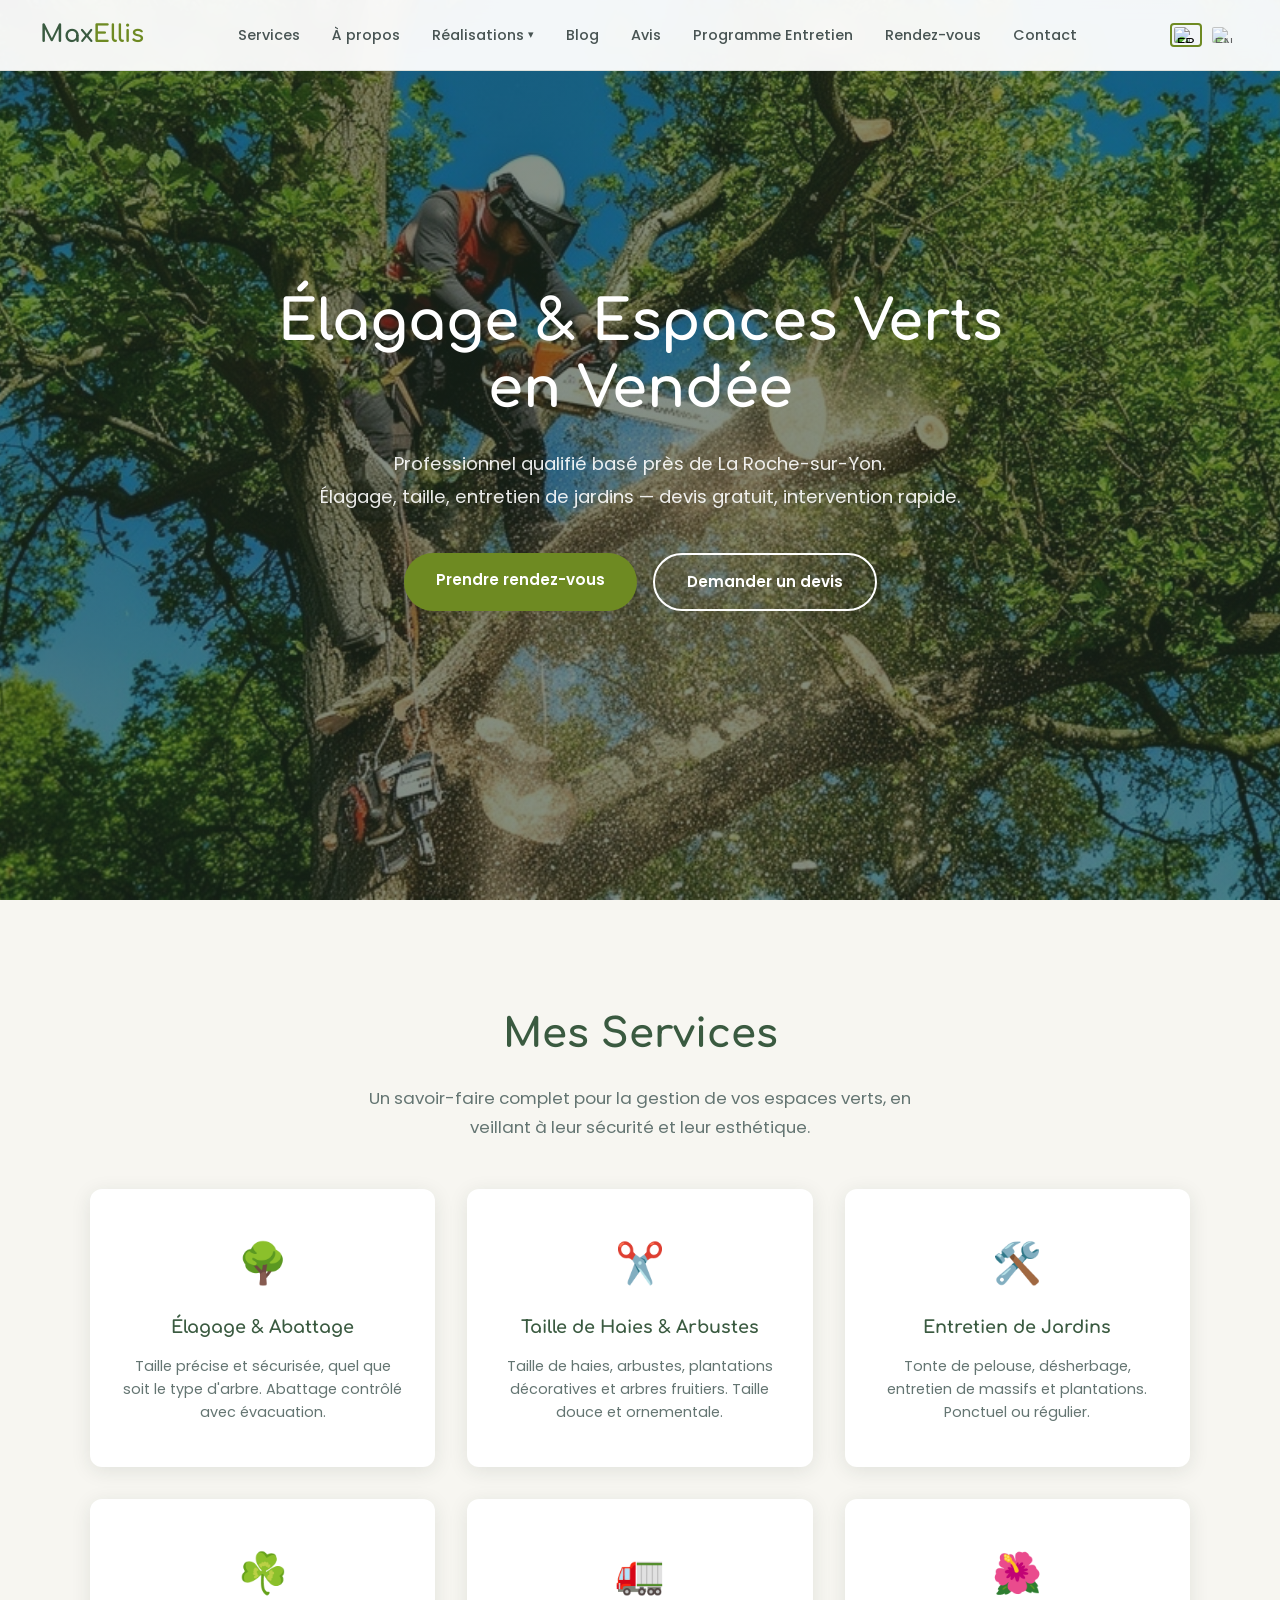
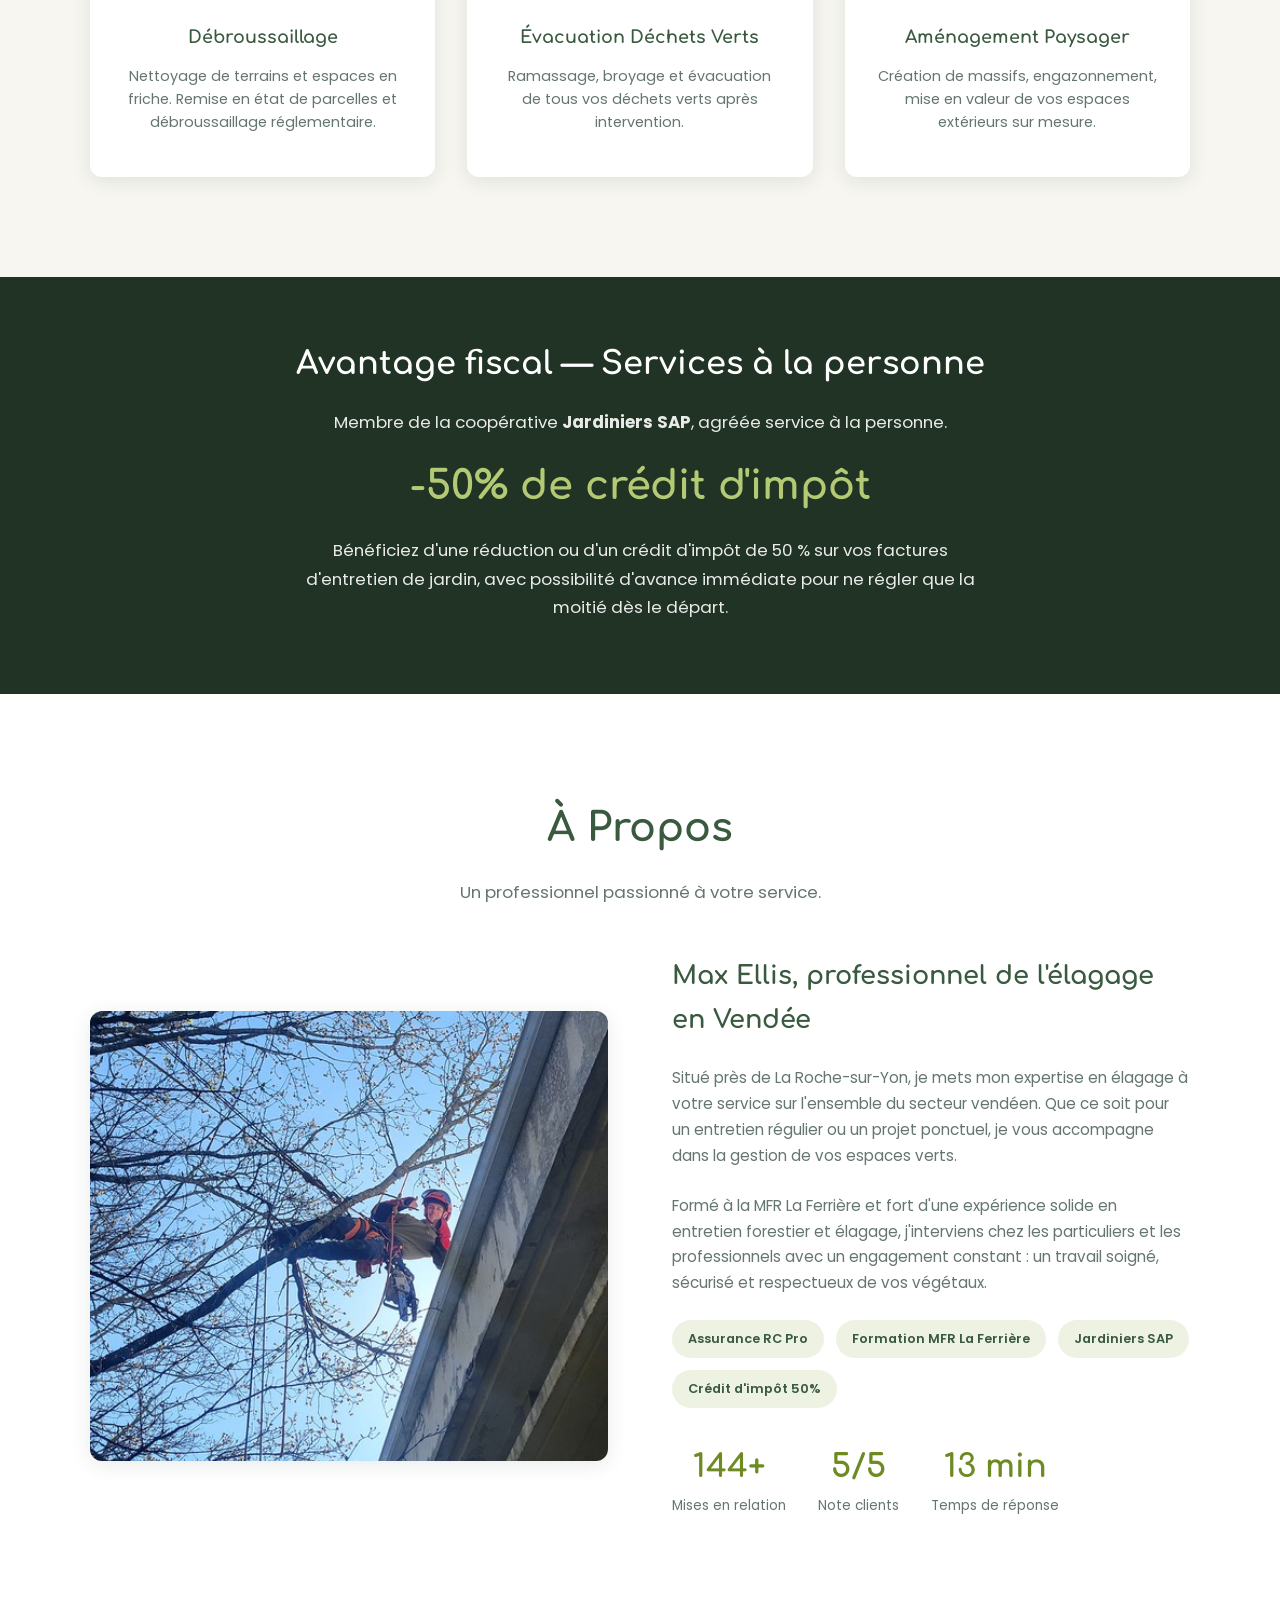
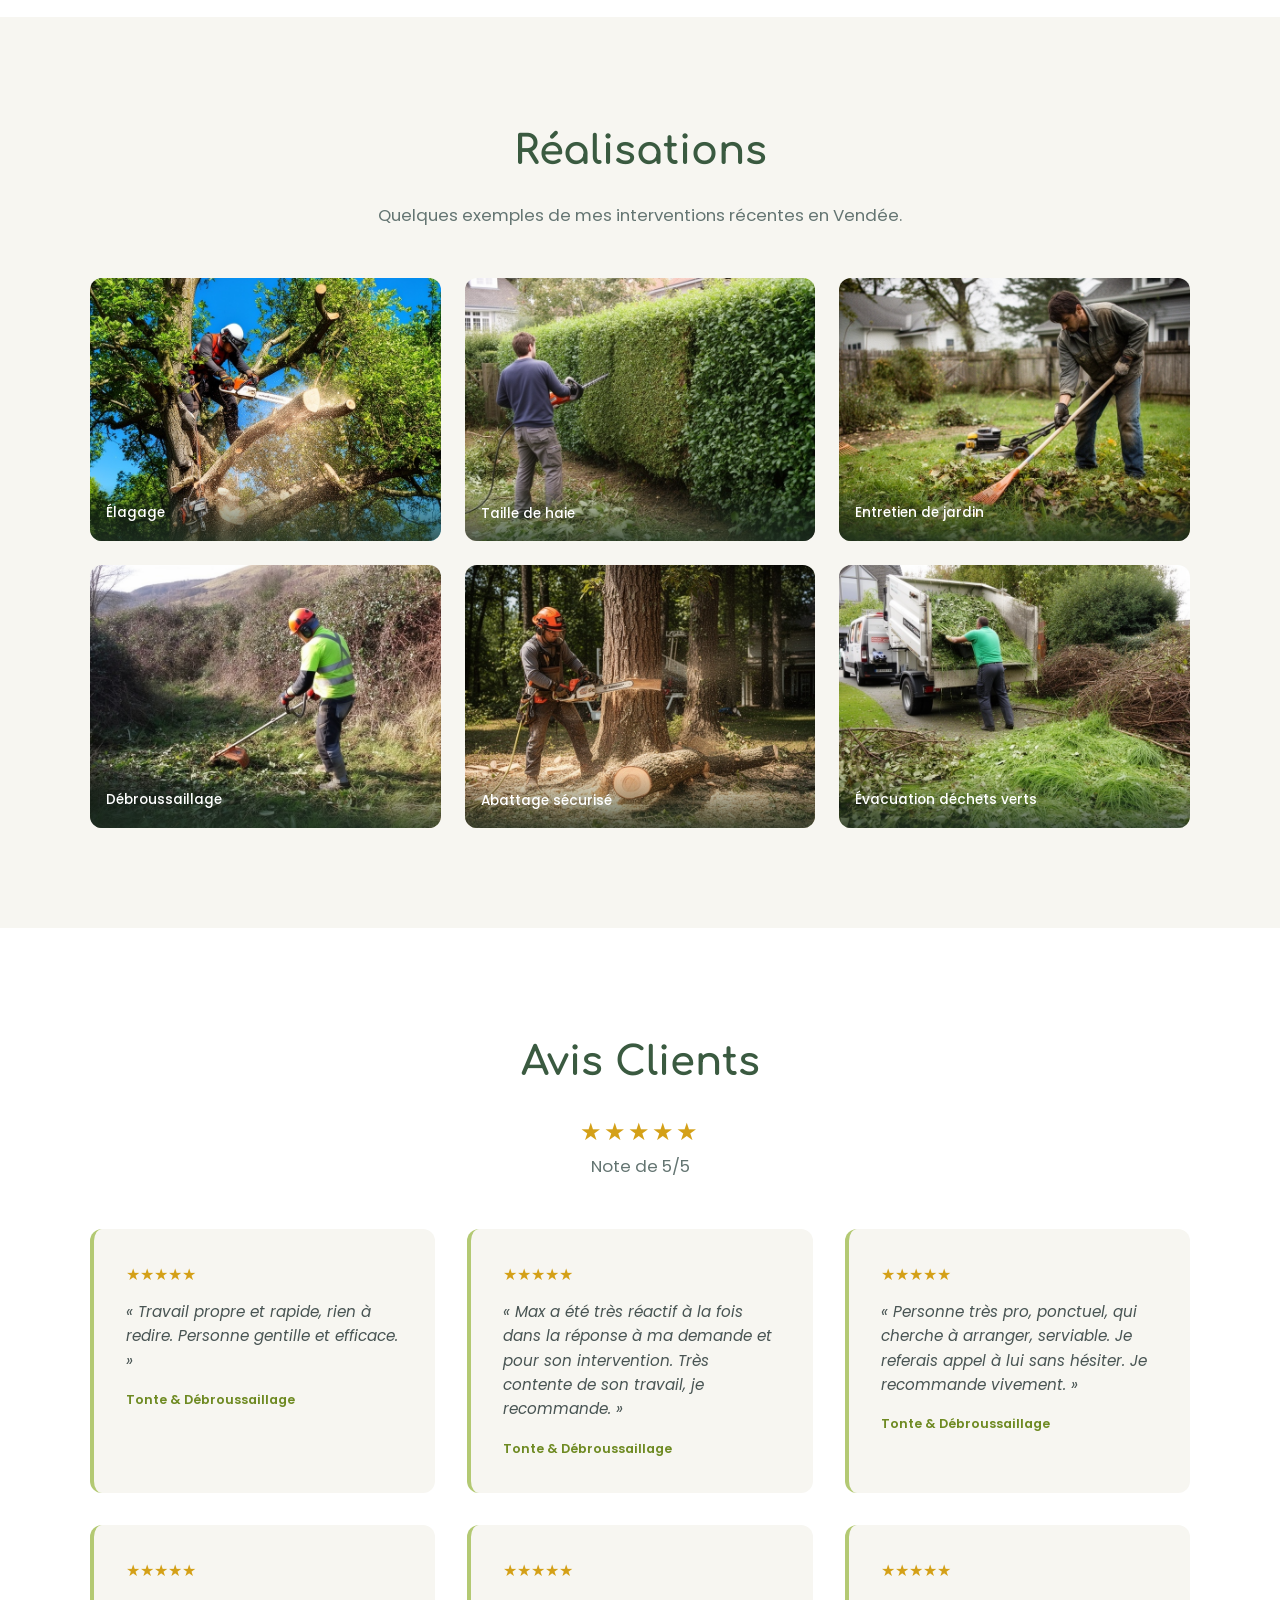
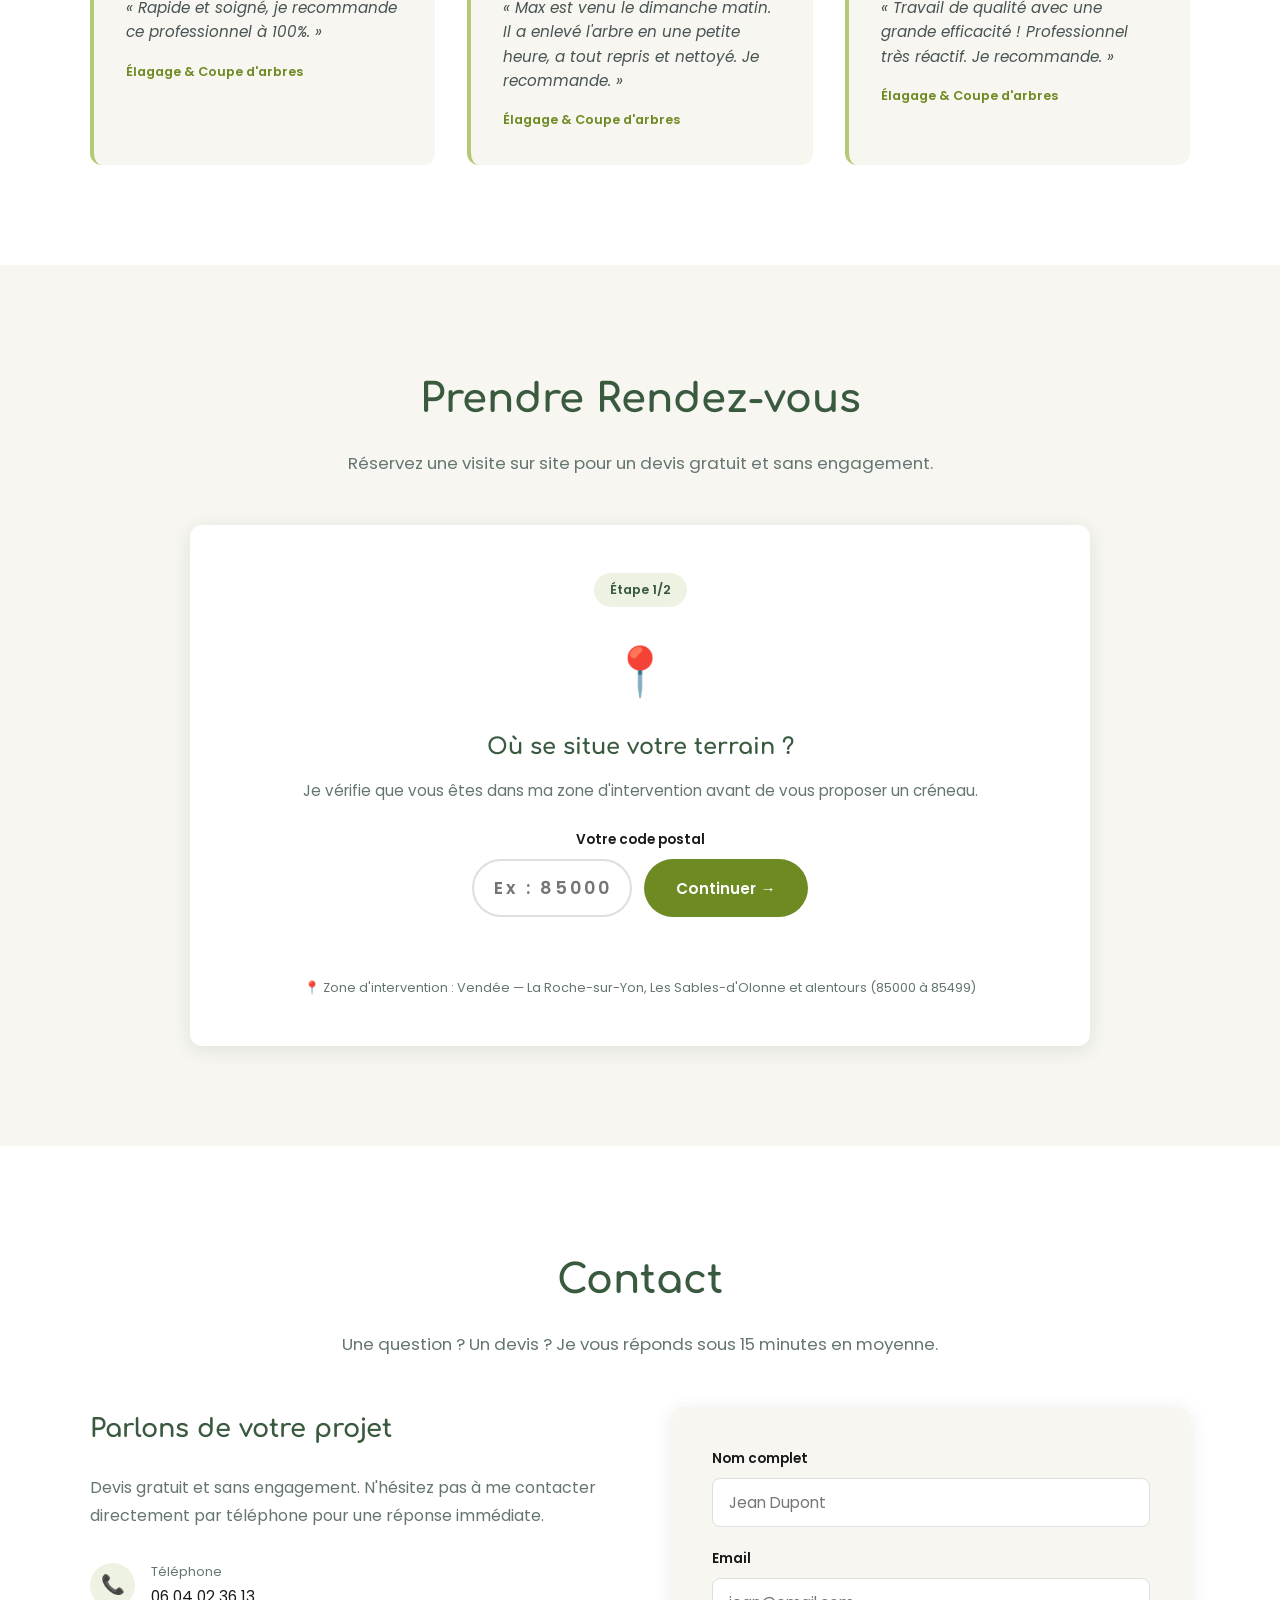
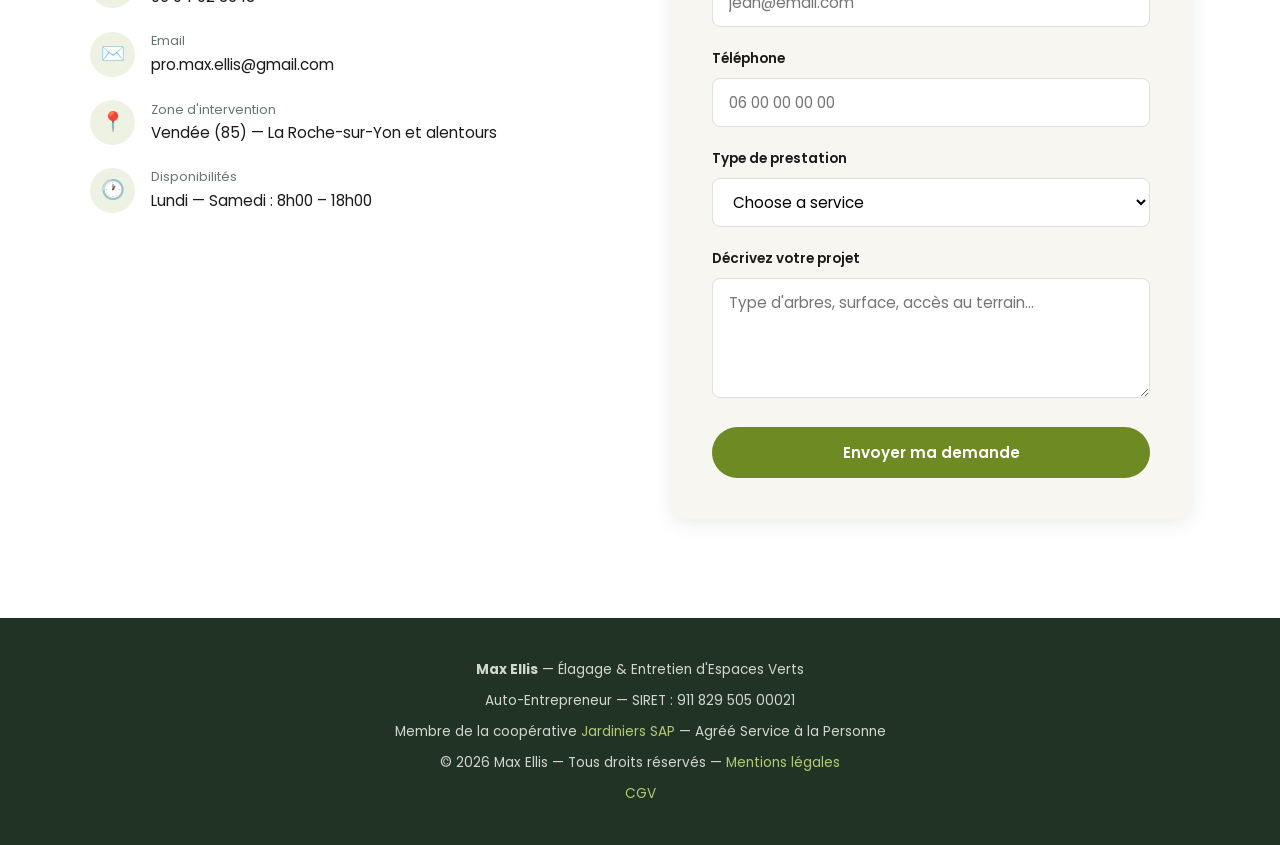
==== commit 786eae49: "fix nex servoces forfait" ====
--- a/index.html
+++ b/index.html
@@ -1315,6 +1315,7 @@
 
             <li data-lang="fr"><a href="/blog/">Blog</a></li>
             <li data-lang="fr"><a href="#reviews">Avis</a></li>
+            <li data-lang="fr"><a href="/entretien-annuel.html">Programme Entretien</a></li>
             <li data-lang="fr"><a href="#booking">Rendez-vous</a></li>
             <li data-lang="fr"><a href="#contact">Contact</a></li>
 
@@ -1336,6 +1337,7 @@
 
             <li data-lang="en"><a href="/blog/">Blog</a></li>
             <li data-lang="en"><a href="#reviews">Reviews</a></li>
+            <li data-lang="en"><a href="/entretien-annuel.html">Maintenance Program</a></li>
             <li data-lang="en"><a href="#booking">Book Now</a></li>
             <li data-lang="en"><a href="#contact">Contact</a></li>
         </ul>
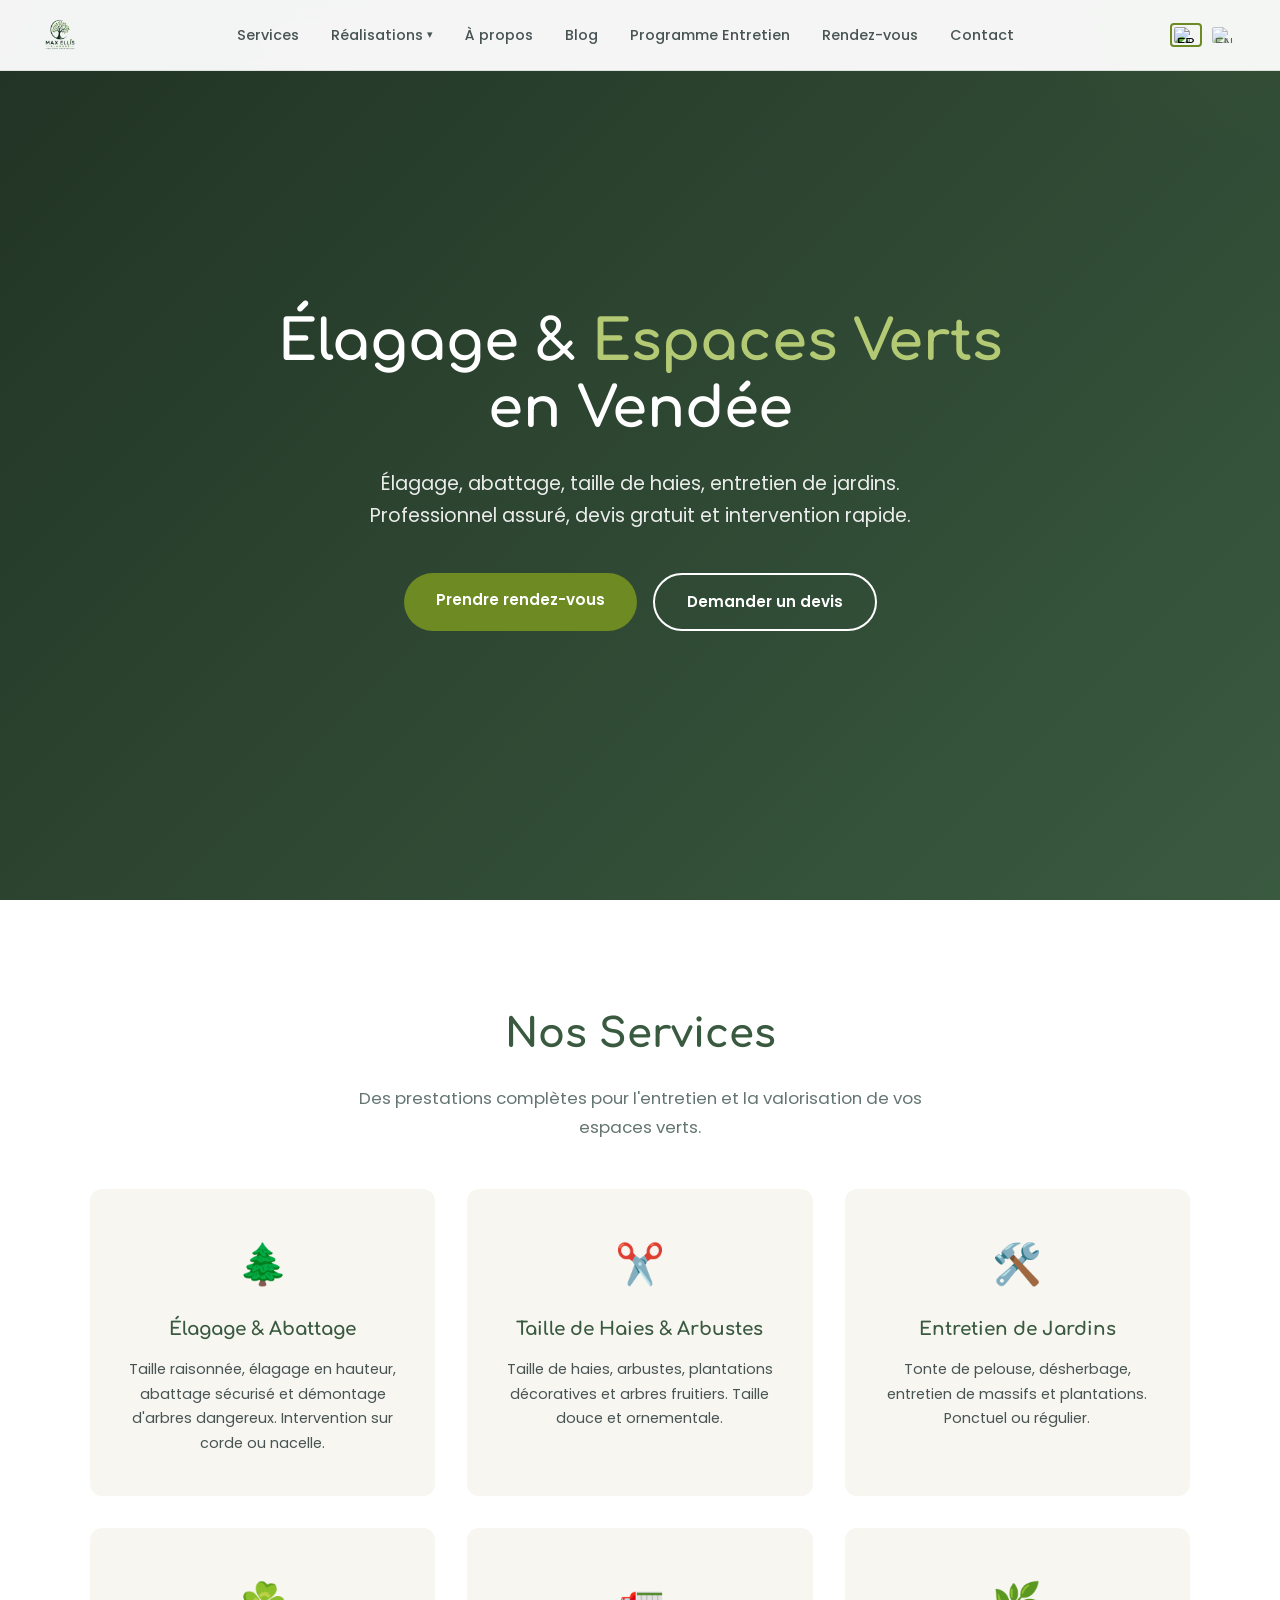
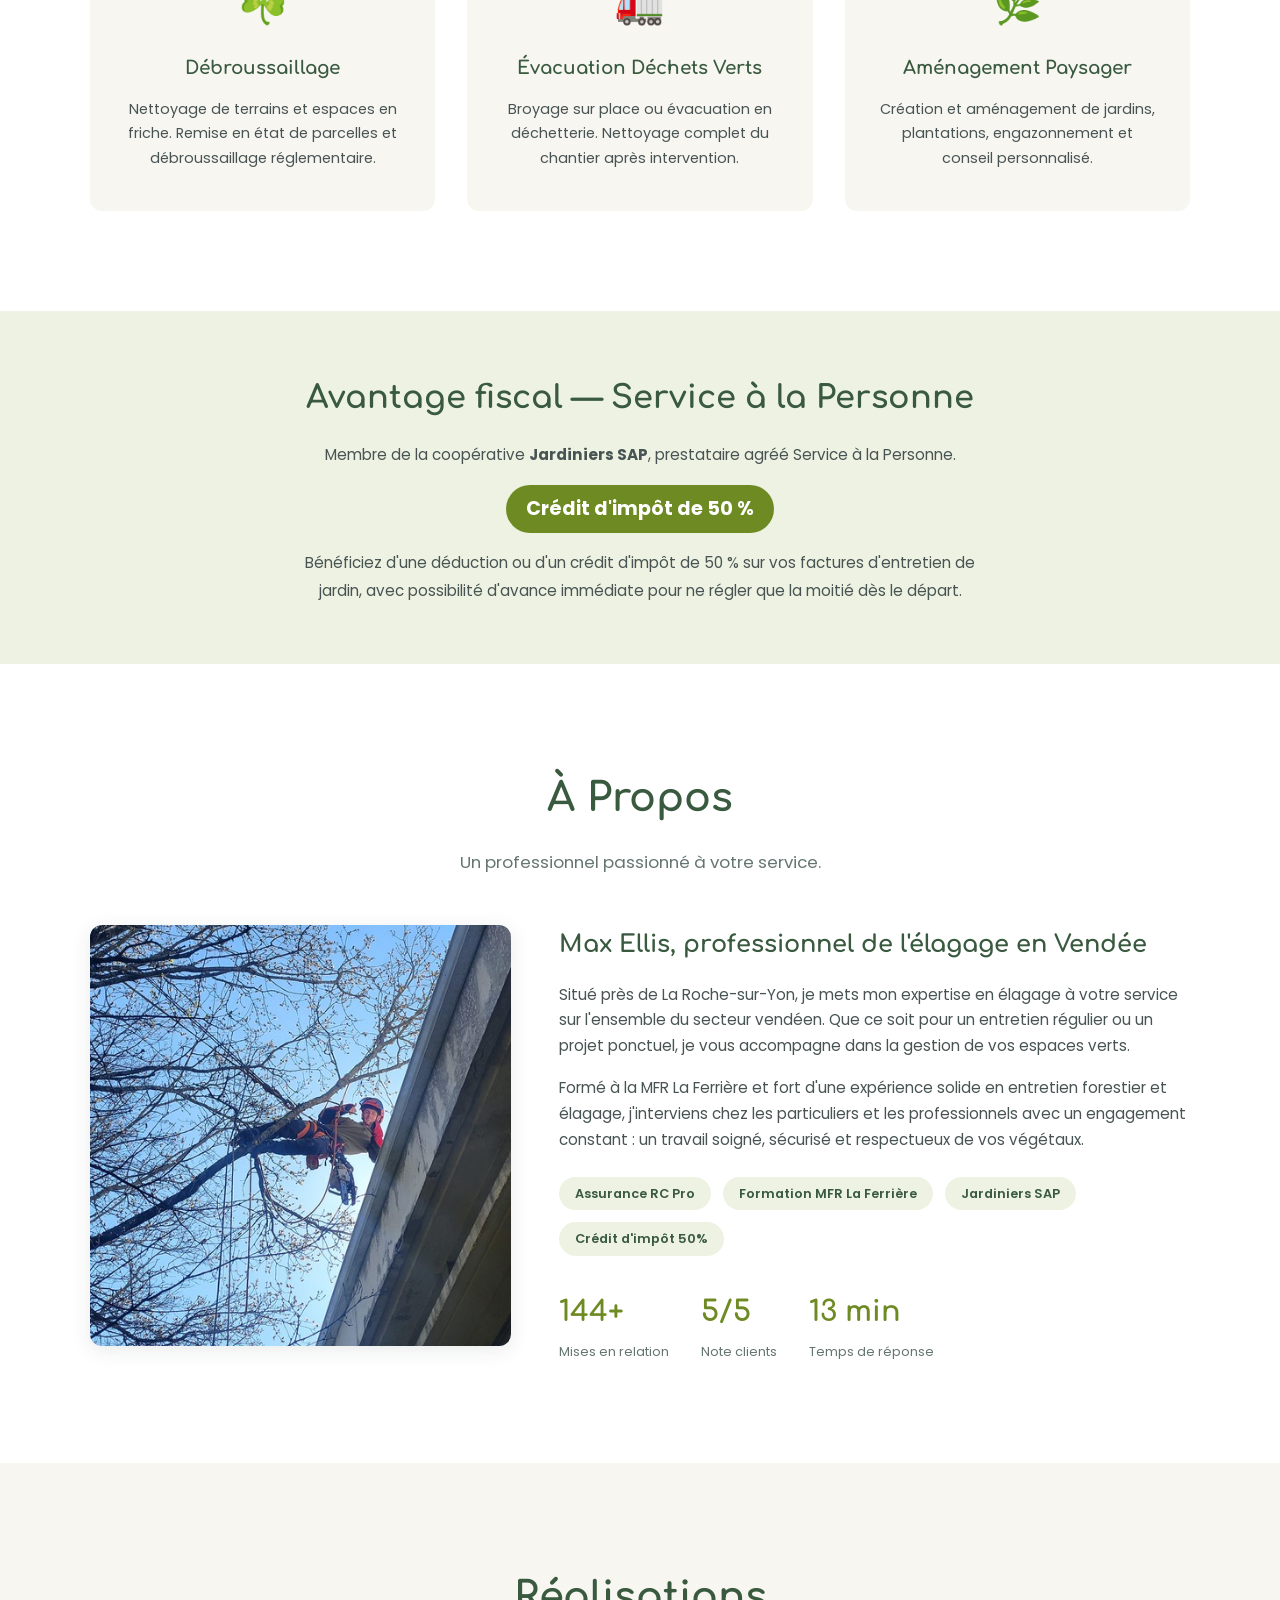
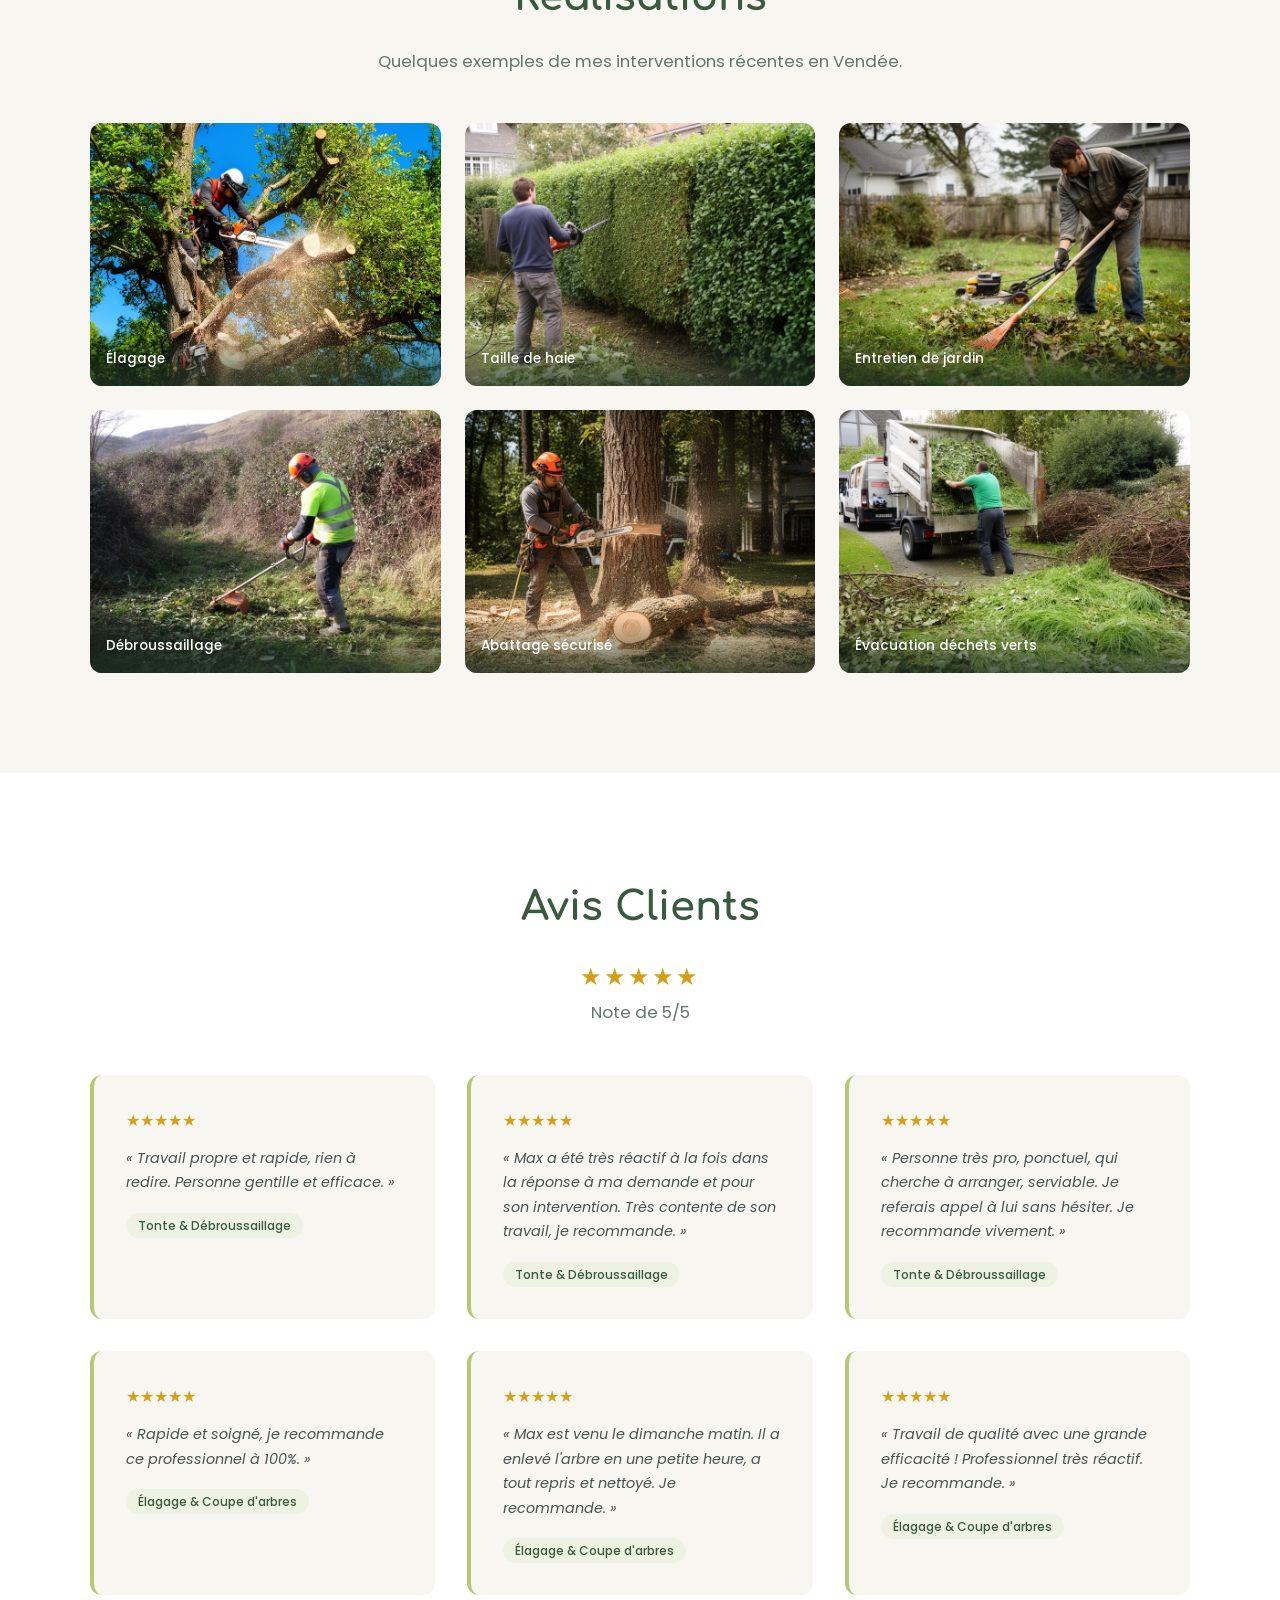
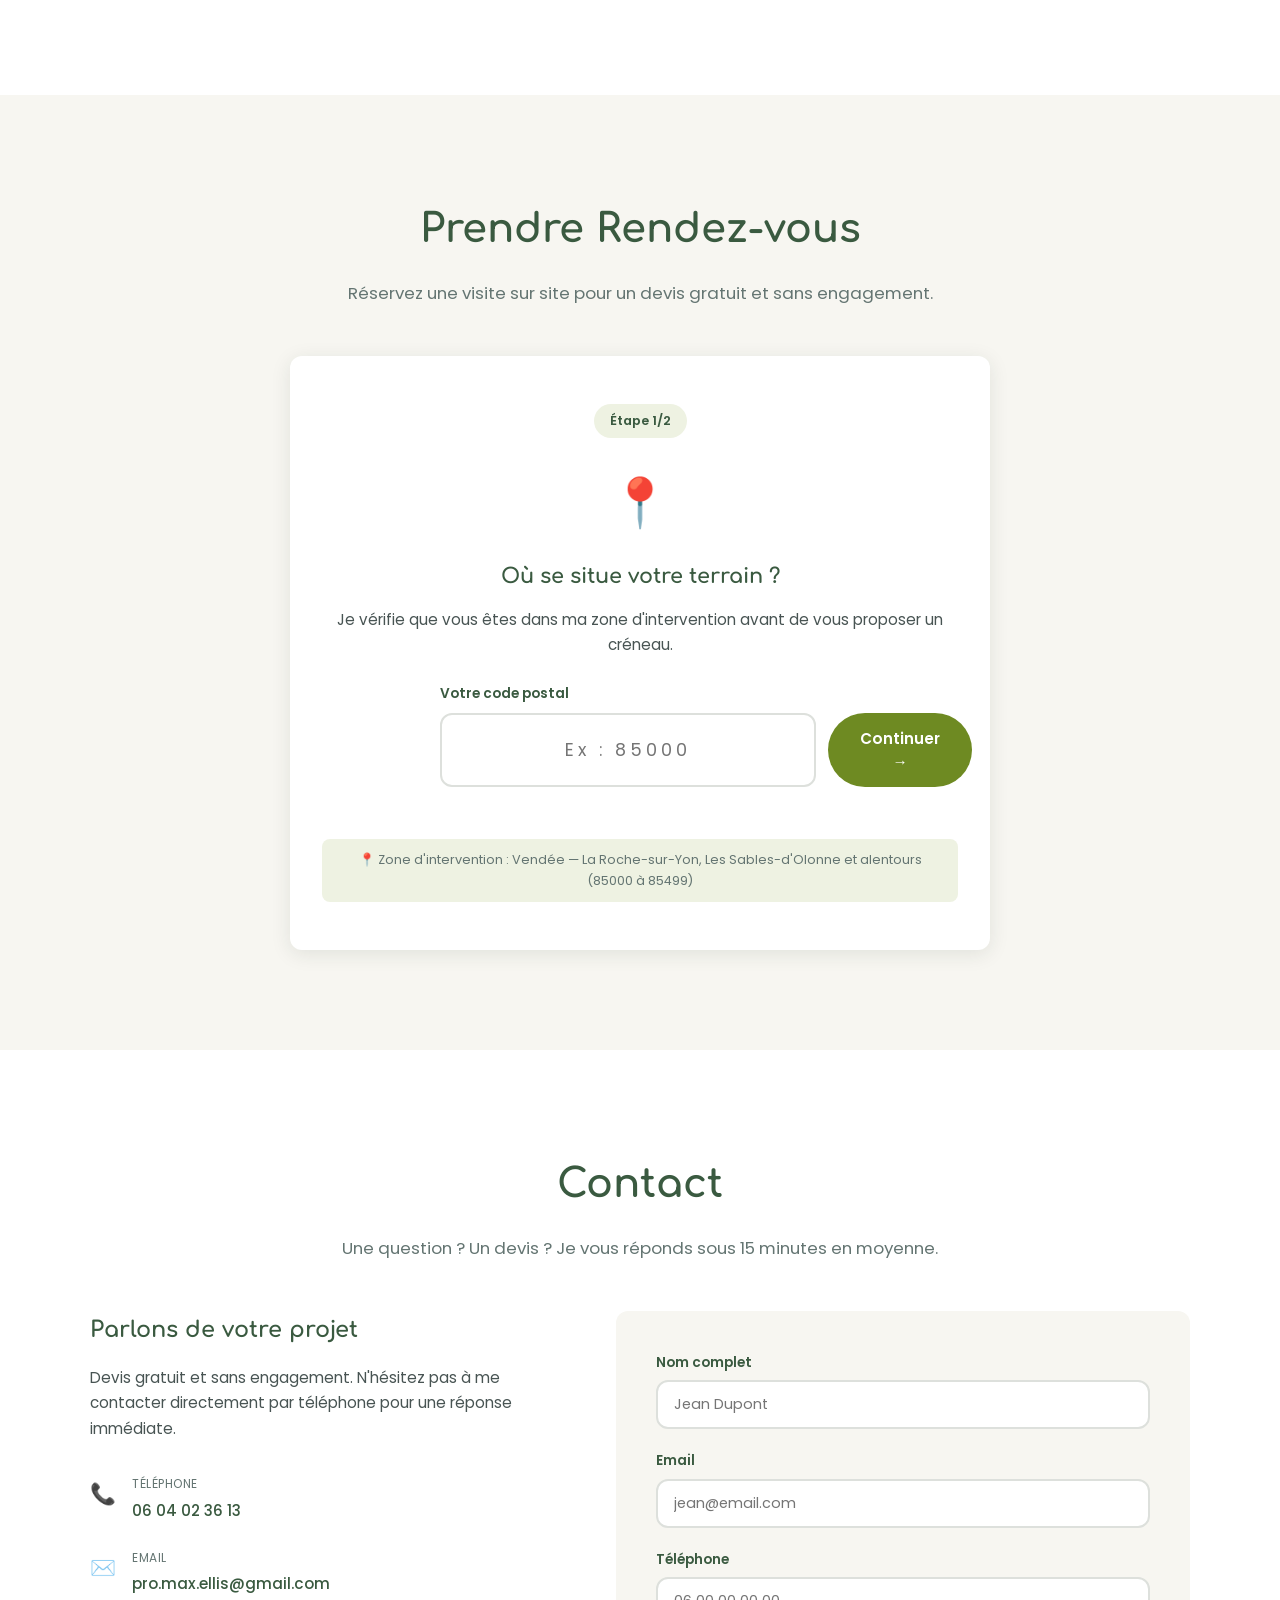
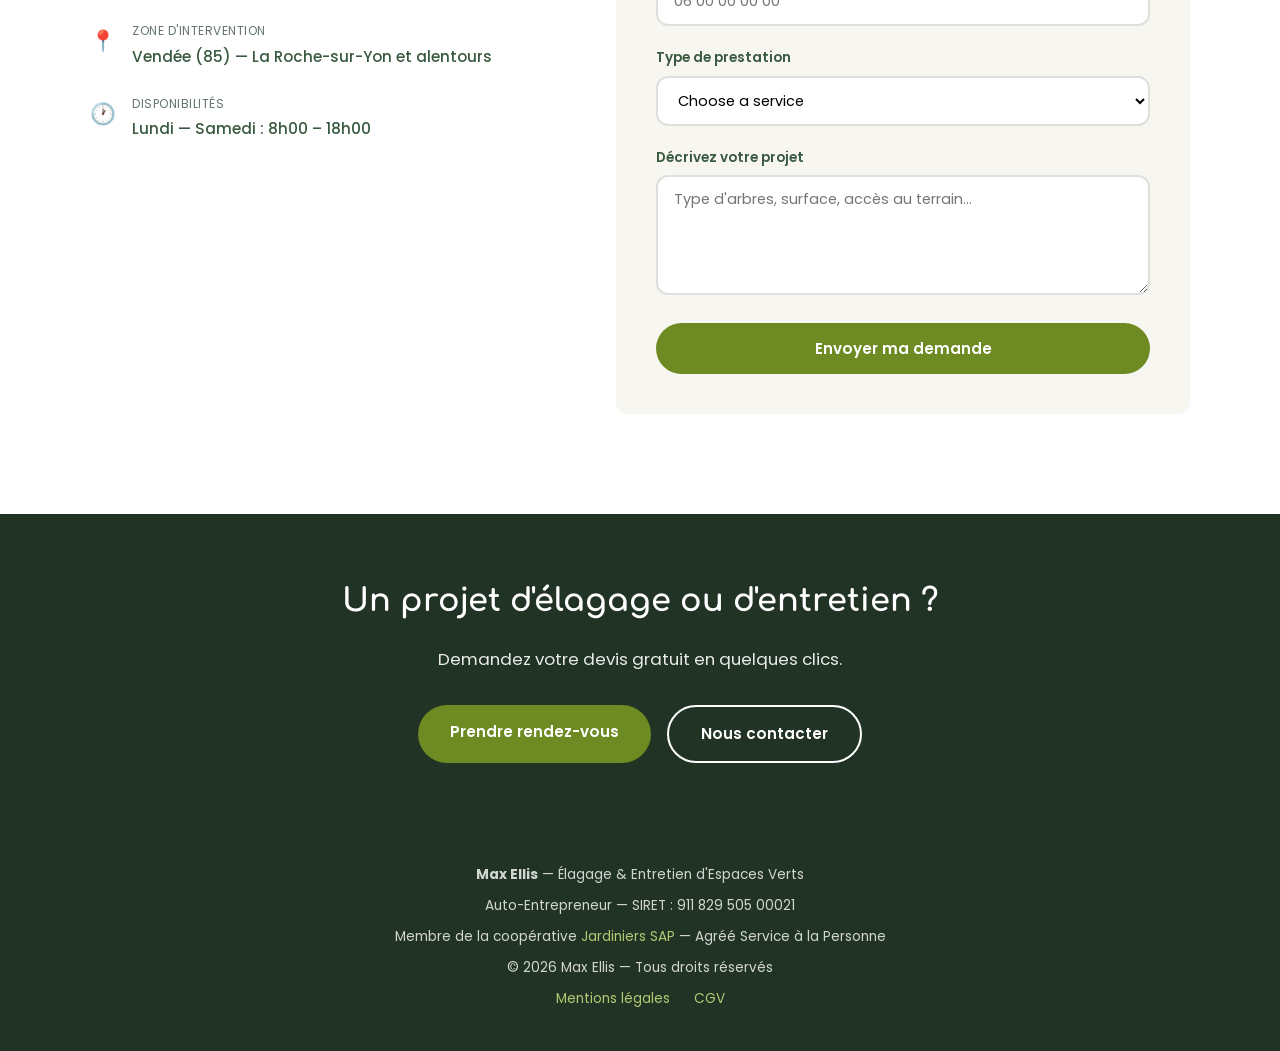
==== commit 3ad30e55: "Refactor complet : CSS global, JS global, pages harmonisées, page entretien sans emojis" ====
--- a/index.html
+++ b/index.html
@@ -5,8 +5,8 @@
     <meta name="viewport" content="width=device-width, initial-scale=1.0">
     <title>Max Ellis — Élagage & Entretien d'Espaces Verts en Vendée</title>
     <meta name="description" content="Élagage, abattage, taille de haies, entretien de jardins en Vendée. Devis gratuit. Intervention La Roche-sur-Yon et alentours. Max Ellis, professionnel assuré.">
-    
-        <!-- Open Graph (Facebook, WhatsApp, LinkedIn) -->
+
+    <!-- Open Graph -->
     <meta property="og:type" content="website">
     <meta property="og:title" content="Max Ellis — Élagage & Espaces Verts en Vendée">
     <meta property="og:description" content="Élagage, abattage, taille de haies, entretien de jardins en Vendée. Devis gratuit. Max Ellis, professionnel assuré.">
@@ -22,681 +22,180 @@
     <meta name="twitter:description" content="Élagage, abattage, taille de haies, entretien de jardins en Vendée. Devis gratuit.">
     <meta name="twitter:image" content="https://espacesverts-vendee.fr/img/elagage.png">
 
-    <!-- Schema.org — LocalBusiness -->
+    <!-- Schema.org -->
     <script type="application/ld+json">
     {
-      "@context": "https://schema.org",
-      "@type": "LocalBusiness",
-      "name": "Max Ellis — Élagage & Espaces Verts",
-      "description": "Élagage, abattage, taille de haies, entretien de jardins en Vendée. Devis gratuit, intervention rapide.",
-      "url": "https://espacesverts-vendee.fr",
-      "telephone": "+33604023613",
-      "email": "pro.max.ellis@gmail.com",
-      "image": "https://espacesverts-vendee.fr/img/max.jpeg",
-      "priceRange": "€€",
-      "currenciesAccepted": "EUR",
-      "paymentAccepted": "Cash, Bank Transfer, Check",
-      "areaServed": {
-        "@type": "State",
-        "name": "Vendée",
-        "sameAs": "https://fr.wikipedia.org/wiki/Vend%C3%A9e_(d%C3%A9partement)"
-      },
-      "address": {
-        "@type": "PostalAddress",
-        "addressLocality": "La Roche-sur-Yon",
-        "addressRegion": "Pays de la Loire",
-        "postalCode": "85000",
-        "addressCountry": "FR"
-      },
-      "geo": {
-        "@type": "GeoCoordinates",
-        "latitude": 46.6705,
-        "longitude": -1.4269
-      },
-      "openingHoursSpecification": [
-        {
-          "@type": "OpeningHoursSpecification",
-          "dayOfWeek": ["Monday","Tuesday","Wednesday","Thursday","Friday","Saturday"],
-          "opens": "08:00",
-          "closes": "18:00"
-        }
-      ],
-      "aggregateRating": {
-        "@type": "AggregateRating",
-        "ratingValue": "5",
-        "reviewCount": "6",
-        "bestRating": "5"
-      },
-      "hasOfferCatalog": {
-        "@type": "OfferCatalog",
-        "name": "Services",
-        "itemListElement": [
-          {"@type": "Offer", "itemOffered": {"@type": "Service", "name": "Élagage & Abattage"}},
-          {"@type": "Offer", "itemOffered": {"@type": "Service", "name": "Taille de Haies & Arbustes"}},
-          {"@type": "Offer", "itemOffered": {"@type": "Service", "name": "Entretien de Jardins"}},
-          {"@type": "Offer", "itemOffered": {"@type": "Service", "name": "Débroussaillage"}},
-          {"@type": "Offer", "itemOffered": {"@type": "Service", "name": "Évacuation Déchets Verts"}},
-          {"@type": "Offer", "itemOffered": {"@type": "Service", "name": "Aménagement Paysager"}}
-        ]
-      },
-      "sameAs": []
+        "@context": "https://schema.org",
+        "@type": "LocalBusiness",
+        "name": "Max Ellis — Élagage & Espaces Verts",
+        "description": "Élagage, abattage, taille de haies, entretien de jardins en Vendée.",
+        "url": "https://espacesverts-vendee.fr",
+        "telephone": "+33604023613",
+        "email": "pro.max.ellis@gmail.com",
+        "address": {
+            "@type": "PostalAddress",
+            "addressLocality": "La Roche-sur-Yon",
+            "addressRegion": "Vendée",
+            "postalCode": "85000",
+            "addressCountry": "FR"
+        },
+        "areaServed": {
+            "@type": "AdministrativeArea",
+            "name": "Vendée"
+        },
+        "priceRange": "€€",
+        "openingHoursSpecification": {
+            "@type": "OpeningHoursSpecification",
+            "dayOfWeek": ["Monday","Tuesday","Wednesday","Thursday","Friday","Saturday"],
+            "opens": "08:00",
+            "closes": "18:00"
+        }
     }
     </script>
 
     <!-- Google Analytics -->
     <script async src="https://www.googletagmanager.com/gtag/js?id=G-ZBHES5CSRL"></script>
     <script>
-      window.dataLayer = window.dataLayer || [];
-      function gtag(){dataLayer.push(arguments);}
-      gtag('js', new Date());
-      gtag('config', 'G-ZBHES5CSRL');
+        window.dataLayer = window.dataLayer || [];
+        function gtag(){dataLayer.push(arguments);}
+        gtag('js', new Date());
+        gtag('config', 'G-ZBHES5CSRL');
     </script>
 
-    <!-- Google Fonts — Comfortaa (titres) + Poppins (textes) -->
+    <!-- Fonts -->
     <link rel="preconnect" href="https://fonts.googleapis.com">
     <link href="https://fonts.googleapis.com/css2?family=Comfortaa:wght@400;600;700&family=Poppins:wght@400;500;600&display=swap" rel="stylesheet">
 
-    <!-- Calendly CSS -->
-    <link href="https://assets.calendly.com/assets/external/widget.css" rel="stylesheet">
-
+    <!-- CSS Global -->
+    <link rel="stylesheet" href="/style.css">
+
+    <!-- CSS spécifique à la homepage -->
     <style>
-        /* ============================
-           CHARTE GRAPHIQUE MAX ELLIS
-        ============================ */
-        :root {
-            --vert-chasseur: #3A5A40;
-            --mousse-forestiere: #6E8A22;
-            --olive-pale: #B3C973;
-            --gris-marbre: #647572;
-            --evergreen: #213324;
-            --gris-fer: #485453;
-            --vert-clair-bg: #EEF2E2;
-            --beige: #F7F6F1;
-            --blanc: #FFFFFF;
-            --noir: #1A1A1A;
-            --gris-clair: #DDE0DC;
-            --ombre: 0 4px 20px rgba(33,51,36,0.10);
-            --radius: 12px;
-            --transition: all 0.3s ease;
-        }
-
-        * {
-            margin: 0;
-            padding: 0;
-            box-sizing: border-box;
-        }
-
-        html {
-            scroll-behavior: smooth;
-        }
-
-        body {
-            font-family: 'Poppins', sans-serif;
-            color: var(--noir);
-            line-height: 1.7;
-            background: var(--blanc);
-        }
-
-        img {
-            max-width: 100%;
-            display: block;
-        }
-
-        /* ============================
-           LANGUAGE SWITCHER (NEW)
-        ============================ */
-        .lang-switcher {
-            display: flex;
-            align-items: center;
-            gap: 6px;
-        }
-
-        .lang-btn {
-            background: none;
-            border: 2px solid transparent;
-            border-radius: 4px;
-            cursor: pointer;
-            padding: 2px;
-            line-height: 0;
-            transition: var(--transition);
-            opacity: 0.6;
-        }
-
-        .lang-btn:hover {
-            opacity: 1;
-        }
-
-        .lang-btn.active {
-            border-color: var(--mousse-forestiere);
-            opacity: 1;
-        }
-
-        .lang-btn img {
-            width: 24px;
-            height: 16px;
-            object-fit: cover;
-            border-radius: 2px;
-        }
-
-        /* Hide EN content by default, show FR */
-        [data-lang="en"] {
-            display: none !important;
-        }
-
-        /* When body has lang-en class, swap visibility */
-        body.lang-en [data-lang="fr"] {
-            display: none !important;
-        }
-
-        body.lang-en [data-lang="en"] {
-            display: block !important;
-        }
-
-        /* Inline elements in EN */
-        body.lang-en a[data-lang="en"],
-        body.lang-en button[data-lang="en"],
-        body.lang-en span[data-lang="en"],
-        body.lang-en label[data-lang="en"],
-        body.lang-en option[data-lang="en"] {
-            display: inline-block !important;
-        }
-
-        /* Block elements that need specific display values */
-        body.lang-en h1[data-lang="en"],
-        body.lang-en h2[data-lang="en"],
-        body.lang-en h3[data-lang="en"],
-        body.lang-en h4[data-lang="en"],
-        body.lang-en h5[data-lang="en"],
-        body.lang-en h6[data-lang="en"],
-        body.lang-en p[data-lang="en"],
-        body.lang-en div[data-lang="en"],
-        body.lang-en li[data-lang="en"] {
-            display: block !important;
-        }
-
-        /* Flex containers need to stay flex in EN */
-        body.lang-en .hero-buttons,
-        body.lang-en .about-badges,
-        body.lang-en .about-stats,
-        body.lang-en .zone-tags,
-        body.lang-en .step-card-actions,
-        body.lang-en .zip-field {
-            display: flex !important;
-        }
-
-        /* Grid containers need to stay grid in EN */
-        body.lang-en .services-grid,
-        body.lang-en .gallery-grid,
-        body.lang-en .reviews-grid,
-        body.lang-en .about-content,
-        body.lang-en .contact-wrapper {
-            display: grid !important;
-        }
-
-        /* ============================
-           NAVIGATION
-        ============================ */
-        nav {
-            position: fixed;
-            top: 0;
-            left: 0;
-            right: 0;
-            z-index: 1000;
-            background: rgba(255,255,255,0.95);
-            backdrop-filter: blur(10px);
-            border-bottom: 1px solid var(--gris-clair);
-            padding: 0 2rem;
-            transition: var(--transition);
-        }
-
-        .nav-container {
-            max-width: 1200px;
-            margin: 0 auto;
-            display: flex;
-            justify-content: space-between;
-            align-items: center;
-            height: 70px;
-        }
-
-        .logo {
-            font-family: 'Comfortaa', cursive;
-            font-size: 1.5rem;
-            color: var(--vert-chasseur);
-            text-decoration: none;
-            font-weight: 700;
-        }
-
-        .logo span {
-            color: var(--mousse-forestiere);
-        }
-
-        .nav-links {
-            display: flex;
-            list-style: none;
-            gap: 2rem;
-            align-items: center;
-        }
-
-        .nav-links a {
-            text-decoration: none;
-            color: var(--gris-fer);
-            font-size: 0.9rem;
-            font-weight: 500;
-            transition: var(--transition);
-            position: relative;
-        }
-
-        .nav-links a:hover {
-            color: var(--mousse-forestiere);
-        }
-
-        .nav-links a::after {
-            content: '';
-            position: absolute;
-            bottom: -4px;
-            left: 0;
-            width: 0;
-            height: 2px;
-            background: var(--mousse-forestiere);
-            transition: var(--transition);
-        }
-
-        .nav-links a:hover::after {
-            width: 100%;
-        }
-
-/* ============================
-   DROPDOWN MENU
-============================ */
-.dropdown {
-    position: relative;
-}
-.dropdown-toggle {
-    display: flex;
-    align-items: center;
-    gap: 4px;
-}
-.dropdown-toggle .arrow {
-    font-size: 0.7rem;
-    transition: var(--transition);
-}
-.dropdown:hover .dropdown-toggle .arrow {
-    transform: rotate(180deg);
-}
-.dropdown-menu {
-    display: none;
-    position: absolute;
-    top: 100%;
-    left: 50%;
-    transform: translateX(-50%);
-    background: var(--blanc);
-    border-radius: var(--radius);
-    box-shadow: 0 8px 30px rgba(33,51,36,0.12);
-    border: 1px solid var(--gris-clair);
-    padding: 0.75rem 0;
-    min-width: 220px;
-    z-index: 1001;
-    list-style: none;
-}
-.dropdown:hover .dropdown-menu {
-    display: block;
-}
-.dropdown-menu li {
-    list-style: none;
-}
-.dropdown-menu a {
-    display: block;
-    padding: 0.6rem 1.25rem;
-    font-size: 0.85rem;
-    color: var(--gris-fer);
-    text-decoration: none;
-    transition: var(--transition);
-    white-space: nowrap;
-}
-.dropdown-menu a:hover {
-    background: var(--vert-clair-bg);
-    color: var(--mousse-forestiere);
-}
-.dropdown-menu a::after {
-    display: none;
-}
-
-@media (max-width: 768px) {
-    .dropdown-menu {
-        position: static;
-        transform: none;
-        box-shadow: none;
-        border: none;
-        padding: 0 0 0 1rem;
-        background: transparent;
-    }
-    .dropdown:hover .dropdown-menu,
-    .dropdown .dropdown-menu {
-        display: block;
-    }
-    .dropdown-menu a {
-        padding: 0.4rem 0;
-        font-size: 0.85rem;
-    }
-}
-
-        .burger {
-            display: none;
-            flex-direction: column;
-            cursor: pointer;
-            gap: 5px;
-            background: none;
-            border: none;
-            padding: 5px;
-        }
-
-        .burger span {
-            width: 25px;
-            height: 2px;
-            background: var(--vert-chasseur);
-            transition: var(--transition);
-            border-radius: 2px;
-        }
-
-        .burger.active span:nth-child(1) {
-            transform: rotate(45deg) translate(5px, 5px);
-        }
-
-        .burger.active span:nth-child(2) {
-            opacity: 0;
-        }
-
-        .burger.active span:nth-child(3) {
-            transform: rotate(-45deg) translate(5px, -5px);
-        }
-
-        /* ============================
-           BOUTONS
-        ============================ */
-        .btn {
-            display: inline-block;
-            padding: 14px 32px;
-            border-radius: 50px;
-            text-decoration: none;
-            font-weight: 600;
-            font-size: 0.95rem;
-            font-family: 'Poppins', sans-serif;
-            transition: var(--transition);
-            cursor: pointer;
-            border: none;
-            text-align: center;
-        }
-
-        .btn-primary {
-            background: var(--mousse-forestiere);
-            color: var(--blanc);
-        }
-
-        .btn-primary:hover {
-            background: var(--vert-chasseur);
-            transform: translateY(-2px);
-            box-shadow: 0 8px 25px rgba(58,90,64,0.3);
-        }
-
-        .btn-outline {
-            border: 2px solid var(--blanc);
-            color: var(--blanc);
-            background: transparent;
-        }
-
-        .btn-outline:hover {
-            background: var(--blanc);
-            color: var(--vert-chasseur);
-        }
-
-        .btn-secondary {
-            background: transparent;
-            color: var(--vert-chasseur);
-            border: 2px solid var(--vert-chasseur);
-        }
-
-        .btn-secondary:hover {
-            background: var(--vert-clair-bg);
-        }
-
-        /* ============================
-           SECTIONS COMMUNES
-        ============================ */
-        section {
-            padding: 100px 2rem;
-        }
-
-        .container {
-            max-width: 1100px;
-            margin: 0 auto;
-        }
-
-        .section-title {
-            font-family: 'Comfortaa', cursive;
-            font-size: 2.5rem;
-            color: var(--vert-chasseur);
-            margin-bottom: 1rem;
-            text-align: center;
-        }
-
-        .section-subtitle {
-            color: var(--gris-marbre);
-            text-align: center;
-            font-size: 1.05rem;
-            margin-bottom: 3rem;
-            max-width: 600px;
-            margin-left: auto;
-            margin-right: auto;
-        }
-
-        /* ============================
-           HERO
-        ============================ */
+        /* ── Hero ── */
         .hero {
             min-height: 100vh;
             display: flex;
             align-items: center;
             justify-content: center;
             text-align: center;
+            padding: 120px 2rem 80px;
+            background: linear-gradient(135deg, var(--evergreen) 0%, var(--vert-chasseur) 100%);
+            color: var(--blanc);
             position: relative;
-            background:
-                linear-gradient(rgba(33,51,36,0.55), rgba(33,51,36,0.55)),
-                url('img/elagage.png')
- center/cover no-repeat;
-            color: var(--blanc);
-            padding: 2rem;
-        }
-
-        .hero-content {
-            max-width: 750px;
-        }
-
+            overflow: hidden;
+        }
+        .hero::before {
+            content: '';
+            position: absolute;
+            top: -50%;
+            right: -20%;
+            width: 600px;
+            height: 600px;
+            background: radial-gradient(circle, rgba(110,138,34,0.15) 0%, transparent 70%);
+            border-radius: 50%;
+        }
+        .hero-content { position: relative; z-index: 1; max-width: 800px; }
         .hero h1 {
             font-family: 'Comfortaa', cursive;
             font-size: 3.5rem;
+            font-weight: 700;
+            margin-bottom: 1.5rem;
             line-height: 1.2;
-            margin-bottom: 1.5rem;
-        }
-
-        .hero p {
-            font-size: 1.15rem;
-            margin-bottom: 2.5rem;
-            opacity: 0.9;
-            line-height: 1.8;
-        }
-
-        .hero-buttons {
-            display: flex;
-            gap: 1rem;
-            justify-content: center;
-            flex-wrap: wrap;
-        }
-
-        /* ============================
-           SERVICES
-        ============================ */
-        .services {
-            background: var(--beige);
-        }
-
+        }
+        .hero h1 span { color: var(--olive-pale); }
+        .hero p { font-size: 1.2rem; margin-bottom: 2.5rem; opacity: 0.9; max-width: 600px; margin-left: auto; margin-right: auto; }
+        .hero-buttons { display: flex; gap: 1rem; justify-content: center; flex-wrap: wrap; }
+
+        /* ── Services ── */
+        .services { background: var(--blanc); }
         .services-grid {
             display: grid;
             grid-template-columns: repeat(3, 1fr);
             gap: 2rem;
         }
-
         .service-card {
-            background: var(--blanc);
+            background: var(--beige);
             border-radius: var(--radius);
             padding: 2.5rem 2rem;
             text-align: center;
-            box-shadow: var(--ombre);
             transition: var(--transition);
-            border-bottom: 3px solid transparent;
-        }
-
+            border: 1px solid transparent;
+        }
         .service-card:hover {
             transform: translateY(-5px);
-            box-shadow: 0 8px 30px rgba(33,51,36,0.12);
-            border-bottom-color: var(--mousse-forestiere);
-        }
-
-        .service-icon {
-            font-size: 2.5rem;
-            margin-bottom: 1rem;
-        }
-
+            box-shadow: var(--ombre);
+            border-color: var(--olive-pale);
+        }
+        .service-icon { font-size: 2.5rem; margin-bottom: 1rem; }
         .service-card h3 {
             font-family: 'Comfortaa', cursive;
-            font-size: 1.1rem;
+            font-size: 1.15rem;
+            color: var(--vert-chasseur);
             margin-bottom: 0.75rem;
-            color: var(--vert-chasseur);
-        }
-
-        .service-card p {
-            color: var(--gris-marbre);
-            font-size: 0.9rem;
-            line-height: 1.6;
-        }
-
-        /* ============================
-           AVANTAGE FISCAL
-        ============================ */
+        }
+        .service-card p { font-size: 0.9rem; color: var(--gris-fer); }
+
+        /* ── Fiscal ── */
         .fiscal {
-            background: var(--evergreen);
-            color: var(--blanc);
+            background: var(--vert-clair-bg);
             text-align: center;
             padding: 60px 2rem;
         }
-
-        .fiscal h2 {
-            font-family: 'Comfortaa', cursive;
-            font-size: 2rem;
-            margin-bottom: 1rem;
-        }
-
-        .fiscal p {
-            max-width: 700px;
-            margin: 0 auto 0.75rem;
-            font-size: 1.05rem;
-            opacity: 0.9;
-        }
-
-        .fiscal .highlight {
-            font-family: 'Comfortaa', cursive;
-            font-size: 2.5rem;
+        .fiscal .container { max-width: 700px; }
+        .fiscal h2 { font-family: 'Comfortaa', cursive; color: var(--vert-chasseur); margin-bottom: 1rem; font-size: 2rem; }
+        .highlight {
+            display: inline-block;
+            background: var(--mousse-forestiere);
+            color: var(--blanc);
+            padding: 8px 20px;
+            border-radius: 50px;
             font-weight: 700;
-            color: var(--olive-pale);
-            display: block;
+            font-size: 1.2rem;
             margin: 1rem 0;
         }
-
-        /* ============================
-           À PROPOS
-        ============================ */
+        .fiscal p { color: var(--gris-fer); font-size: 0.95rem; line-height: 1.8; }
+
+        /* ── About ── */
+        .about { background: var(--blanc); }
         .about-content {
             display: grid;
-            grid-template-columns: 1fr 1fr;
-            gap: 4rem;
-            align-items: center;
-        }
-
-        .about-image {
-            border-radius: var(--radius);
-            overflow: hidden;
-            box-shadow: var(--ombre);
-        }
-
-        .about-image img {
-            width: 100%;
-            height: 450px;
-            object-fit: cover;
-        }
-
+            grid-template-columns: 1fr 1.5fr;
+            gap: 3rem;
+            align-items: start;
+        }
+        .about-image img { width: 100%; border-radius: var(--radius); box-shadow: var(--ombre); }
         .about-text h3 {
             font-family: 'Comfortaa', cursive;
-            font-size: 1.6rem;
+            font-size: 1.5rem;
             color: var(--vert-chasseur);
-            margin-bottom: 1.5rem;
-        }
-
-        .about-text p {
-            color: var(--gris-marbre);
-            margin-bottom: 1.5rem;
-            font-size: 0.95rem;
-        }
-
-        .about-badges {
-            display: flex;
-            flex-wrap: wrap;
-            gap: 0.75rem;
-            margin-top: 1.5rem;
-        }
-
+            margin-bottom: 1rem;
+        }
+        .about-text p { color: var(--gris-fer); margin-bottom: 1rem; font-size: 0.95rem; }
+        .about-badges { display: flex; flex-wrap: wrap; gap: 0.75rem; margin-top: 1.5rem; }
         .badge {
             background: var(--vert-clair-bg);
             color: var(--vert-chasseur);
-            padding: 8px 16px;
+            padding: 6px 16px;
             border-radius: 50px;
             font-size: 0.8rem;
             font-weight: 600;
         }
-
-        .about-stats {
-            display: flex;
-            gap: 2rem;
-            margin-top: 2rem;
-        }
-
-        .stat {
-            text-align: center;
-        }
-
+        .about-stats { display: flex; gap: 2rem; margin-top: 2rem; }
         .stat-number {
             font-family: 'Comfortaa', cursive;
-            font-size: 2rem;
+            font-size: 1.8rem;
+            font-weight: 700;
             color: var(--mousse-forestiere);
-            font-weight: 700;
-        }
-
-        .stat-label {
-            font-size: 0.85rem;
-            color: var(--gris-marbre);
-        }
-
-        /* ============================
-           GALERIE
-        ============================ */
-        .gallery {
-            background: var(--beige);
-        }
-
+        }
+        .stat-label { font-size: 0.8rem; color: var(--gris-marbre); margin-top: 4px; }
+
+        /* ── Gallery ── */
+        .gallery { background: var(--beige); }
         .gallery-grid {
             display: grid;
             grid-template-columns: repeat(3, 1fr);
             gap: 1.5rem;
         }
-
         .gallery-item {
             border-radius: var(--radius);
             overflow: hidden;
@@ -704,23 +203,11 @@
             cursor: pointer;
             aspect-ratio: 4/3;
         }
-
-        .gallery-item img {
-            width: 100%;
-            height: 100%;
-            object-fit: cover;
-            transition: var(--transition);
-        }
-
-        .gallery-item:hover img {
-            transform: scale(1.05);
-        }
-
+        .gallery-item img { width: 100%; height: 100%; object-fit: cover; transition: var(--transition); }
+        .gallery-item:hover img { transform: scale(1.05); }
         .gallery-item .gallery-label {
             position: absolute;
-            bottom: 0;
-            left: 0;
-            right: 0;
+            bottom: 0; left: 0; right: 0;
             padding: 1rem;
             background: linear-gradient(transparent, rgba(33,51,36,0.75));
             color: white;
@@ -728,134 +215,44 @@
             font-weight: 500;
         }
 
-        /* ============================
-           AVIS CLIENTS
-        ============================ */
-        .reviews {
-            background: var(--blanc);
-        }
-
-        .reviews-header {
-            text-align: center;
-            margin-bottom: 1rem;
-        }
-
-        .stars {
-            color: #D4A017;
-            font-size: 1.5rem;
-            letter-spacing: 2px;
-        }
-
+        /* ── Reviews ── */
+        .reviews { background: var(--blanc); }
+        .reviews-header { text-align: center; margin-bottom: 1rem; }
+        .stars { color: #D4A017; font-size: 1.5rem; letter-spacing: 2px; }
         .reviews-grid {
             display: grid;
             grid-template-columns: repeat(3, 1fr);
             gap: 2rem;
             margin-top: 2rem;
         }
-
         .review-card {
             background: var(--beige);
             border-radius: var(--radius);
             padding: 2rem;
             border-left: 4px solid var(--olive-pale);
         }
-
-        .review-card .review-stars {
-            color: #D4A017;
-            margin-bottom: 0.75rem;
-        }
-
-        .review-card p {
-            color: var(--gris-fer);
-            font-size: 0.95rem;
-            font-style: italic;
-            line-height: 1.6;
-        }
-
-        .review-card .review-service {
-            display: inline-block;
-            margin-top: 1rem;
-            font-size: 0.8rem;
-            font-weight: 600;
-            color: var(--mousse-forestiere);
-            font-style: normal;
-        }
-
-        /* ============================
-           BOOKING
-        ============================ */
-        .booking {
-            background: var(--beige);
-        }
-
-        .booking-step {
-            max-width: 900px;
-            margin: 0 auto;
-        }
-
-        .calendly-wrapper {
-            max-width: 100%;
-            margin-top: 1.5rem;
-            border-radius: var(--radius);
-            overflow: hidden;
-            box-shadow: var(--ombre);
-            border: 2px solid var(--gris-clair);
-            background: var(--blanc);
-        }
-
-        .calendly-wrapper-header {
-            background: var(--vert-chasseur);
-            color: var(--blanc);
-            padding: 1.25rem 2rem;
-            display: flex;
-            align-items: center;
-            gap: 0.75rem;
-        }
-
-        .calendly-wrapper-header .cw-icon {
-            font-size: 1.5rem;
-        }
-
-        .calendly-wrapper-header h4 {
-            font-family: 'Comfortaa', cursive;
-            font-size: 1.1rem;
-            font-weight: 600;
-        }
-
-        .calendly-wrapper-header p {
-            font-size: 0.85rem;
-            opacity: 0.8;
-            margin-top: 2px;
-        }
-
-        .calendly-inline-widget {
-            min-width: 280px;
-            height: 700px;
-        }
-
-        .calendly-wrapper-footer {
+        .review-card .review-stars { color: #D4A017; font-size: 1rem; margin-bottom: 0.75rem; }
+        .review-card p { font-size: 0.9rem; color: var(--gris-fer); font-style: italic; margin-bottom: 1rem; }
+        .review-service {
+            font-size: 0.75rem;
             background: var(--vert-clair-bg);
-            padding: 0.75rem 2rem;
-            display: flex;
-            align-items: center;
-            gap: 0.5rem;
-            font-size: 0.8rem;
-            color: var(--gris-marbre);
-        }
-
-        .calendly-wrapper-footer span {
-            color: var(--mousse-forestiere);
-            font-weight: 600;
-        }
-
+            color: var(--vert-chasseur);
+            padding: 4px 12px;
+            border-radius: 50px;
+            font-weight: 500;
+        }
+
+        /* ── Booking ── */
+        .booking { background: var(--beige); }
+        .booking-step { max-width: 700px; margin: 0 auto; }
         .step-card {
             background: var(--blanc);
             border-radius: var(--radius);
-            padding: 3rem 2.5rem;
+            padding: 3rem 2rem;
             text-align: center;
             box-shadow: var(--ombre);
         }
-
+        .step-card-refused { border: 2px solid #dc3545; }
         .step-badge {
             display: inline-block;
             background: var(--vert-clair-bg);
@@ -866,540 +263,202 @@
             font-weight: 600;
             margin-bottom: 1.5rem;
         }
-
-        .step-badge-success {
-            background: #D1FAE5;
-            color: #065F46;
-        }
-
-        .step-badge-error {
-            background: #FEE2E2;
-            color: #991B1B;
-        }
-
-        .step-icon {
-            font-size: 3rem;
-            margin-bottom: 1rem;
-        }
-
+        .step-badge-success { background: var(--mousse-forestiere); color: var(--blanc); }
+        .step-badge-error { background: #dc3545; color: var(--blanc); }
+        .step-icon { font-size: 3rem; margin-bottom: 1rem; }
         .step-card h3 {
+            font-family: 'Comfortaa', cursive;
+            font-size: 1.3rem;
+            color: var(--vert-chasseur);
+            margin-bottom: 0.75rem;
+        }
+        .step-card p { color: var(--gris-fer); font-size: 0.95rem; margin-bottom: 1.5rem; }
+        .zip-form { max-width: 400px; margin: 0 auto; }
+        .zip-form label { display: block; text-align: left; font-weight: 600; font-size: 0.85rem; color: var(--vert-chasseur); margin-bottom: 0.5rem; }
+        .zip-field { display: flex; gap: 0.75rem; }
+        .zip-field input {
+            flex: 1; padding: 14px 16px; border: 2px solid var(--gris-clair); border-radius: var(--radius);
+            font-size: 1.1rem; font-family: 'Poppins', sans-serif; text-align: center; letter-spacing: 4px;
+            transition: var(--transition);
+        }
+        .zip-field input:focus { outline: none; border-color: var(--mousse-forestiere); box-shadow: 0 0 0 3px rgba(110,138,34,0.15); }
+        .zip-error { color: #dc3545; font-size: 0.85rem; margin-top: 0.5rem; min-height: 1.2rem; }
+        .zone-info {
+            margin-top: 1.5rem; font-size: 0.8rem; color: var(--gris-marbre);
+            background: var(--vert-clair-bg); padding: 10px 16px; border-radius: 8px;
+        }
+        .zone-tags { display: flex; flex-wrap: wrap; gap: 0.5rem; justify-content: center; margin: 1rem 0 1.5rem; }
+        .zone-tag {
+            background: var(--vert-clair-bg); color: var(--vert-chasseur);
+            padding: 6px 14px; border-radius: 50px; font-size: 0.8rem; font-weight: 500;
+        }
+        .step-card-actions { display: flex; gap: 1rem; justify-content: center; flex-wrap: wrap; margin-top: 1rem; }
+        .step-confirmed {
+            text-align: center; margin-bottom: 1.5rem; padding: 1rem;
+            background: rgba(110,138,34,0.1); border-radius: var(--radius); font-weight: 600; color: var(--mousse-forestiere);
+        }
+        .change-zip { background: none; border: none; color: var(--gris-marbre); text-decoration: underline; cursor: pointer; margin-left: 1rem; font-size: 0.85rem; }
+        .calendly-wrapper {
+            background: var(--blanc); border-radius: var(--radius); overflow: hidden;
+            box-shadow: var(--ombre); border: 1px solid var(--gris-clair);
+        }
+        .calendly-wrapper-header {
+            display: flex; align-items: center; gap: 1rem;
+            padding: 1.25rem 1.5rem; background: var(--vert-clair-bg); border-bottom: 1px solid var(--gris-clair);
+        }
+        .cw-icon { font-size: 1.5rem; }
+        .calendly-wrapper-header h4 { font-family: 'Comfortaa', cursive; color: var(--vert-chasseur); margin-bottom: 2px; font-size: 1rem; }
+        .calendly-wrapper-header p { font-size: 0.85rem; color: var(--gris-marbre); }
+        .calendly-wrapper-footer {
+            text-align: center; padding: 0.75rem; font-size: 0.8rem; color: var(--gris-marbre);
+            background: var(--beige); border-top: 1px solid var(--gris-clair);
+        }
+
+        /* ── Contact ── */
+        .contact { background: var(--blanc); }
+        .contact-wrapper {
+            display: grid;
+            grid-template-columns: 1fr 1.2fr;
+            gap: 3rem;
+        }
+        .contact-info h3 {
             font-family: 'Comfortaa', cursive;
             font-size: 1.4rem;
             color: var(--vert-chasseur);
-            margin-bottom: 0.75rem;
-        }
-
-        .step-card p {
-            color: var(--gris-marbre);
-            margin-bottom: 0.5rem;
-            font-size: 0.95rem;
-        }
-
-        .zip-form {
-            margin-top: 1.5rem;
-        }
-
-        .zip-form label {
-            display: block;
-            font-weight: 600;
-            font-size: 0.85rem;
-            margin-bottom: 0.5rem;
-            color: var(--noir);
-        }
-
-        .zip-field {
-            display: flex;
-            gap: 0.75rem;
-            justify-content: center;
-            margin-top: 0.5rem;
-        }
-
-        .zip-field input {
-            padding: 14px 20px;
-            border: 2px solid var(--gris-clair);
-            border-radius: 50px;
-            font-size: 1.1rem;
-            font-family: 'Poppins', sans-serif;
-            width: 160px;
-            text-align: center;
-            letter-spacing: 3px;
-            font-weight: 600;
-            transition: var(--transition);
-        }
-
-        .zip-field input:focus {
-            outline: none;
-            border-color: var(--mousse-forestiere);
-            box-shadow: 0 0 0 3px rgba(110,138,34,0.15);
-        }
-
-        .zip-error {
-            color: #D32F2F;
-            font-size: 0.85rem;
-            margin-top: 1rem;
-            min-height: 1.2rem;
-        }
-
-        .zone-info {
-            margin-top: 1.5rem;
-            font-size: 0.8rem;
-            color: var(--gris-marbre);
-        }
-
-        .step-confirmed {
-            display: flex;
-            align-items: center;
-            justify-content: center;
-            gap: 1rem;
-            margin-bottom: 1.5rem;
-            background: var(--vert-clair-bg);
-            color: var(--vert-chasseur);
-            padding: 1rem 1.5rem;
-            border-radius: 8px;
-            font-weight: 500;
-        }
-
-        .change-zip {
-            background: none;
-            border: none;
-            color: var(--vert-chasseur);
-            cursor: pointer;
-            font-family: 'Poppins', sans-serif;
-            font-size: 0.85rem;
-            text-decoration: underline;
-        }
-
-        .change-zip:hover {
-            color: var(--mousse-forestiere);
-        }
-
-        .step-card-refused {
-            border: 2px solid #FEE2E2;
-        }
-
-        .zone-tags {
-            display: flex;
-            flex-wrap: wrap;
-            gap: 0.5rem;
-            justify-content: center;
-            margin: 1rem 0;
-        }
-
-        .zone-tag {
-            background: var(--vert-clair-bg);
-            color: var(--vert-chasseur);
-            padding: 6px 14px;
-            border-radius: 50px;
-            font-size: 0.8rem;
-            font-weight: 500;
-        }
-
-        .step-card-actions {
-            display: flex;
-            gap: 1rem;
-            justify-content: center;
-            margin-top: 2rem;
-            flex-wrap: wrap;
-        }
-
-        /* ============================
-           CONTACT
-        ============================ */
-        .contact {
-            background: var(--blanc);
-        }
-
-        .contact-wrapper {
-            display: grid;
-            grid-template-columns: 1fr 1fr;
-            gap: 4rem;
-        }
-
-        .contact-info h3 {
-            font-family: 'Comfortaa', cursive;
-            font-size: 1.6rem;
-            color: var(--vert-chasseur);
-            margin-bottom: 1.5rem;
-        }
-
-        .contact-info p {
-            color: var(--gris-marbre);
-            margin-bottom: 2rem;
-        }
-
-        .contact-detail {
-            display: flex;
-            align-items: center;
-            gap: 1rem;
-            margin-bottom: 1.25rem;
-        }
-
-        .contact-detail-icon {
-            width: 45px;
-            height: 45px;
-            background: var(--vert-clair-bg);
-            border-radius: 50%;
-            display: flex;
-            align-items: center;
-            justify-content: center;
-            font-size: 1.2rem;
-            flex-shrink: 0;
-        }
-
-        .contact-detail-text {
-            font-size: 0.95rem;
-            color: var(--noir);
-            text-decoration: none;
-        }
-
-        .contact-detail-text:hover {
-            color: var(--mousse-forestiere);
-        }
-
-        .contact-detail-label {
-            font-size: 0.8rem;
-            color: var(--gris-marbre);
-        }
-
-        .contact-form {
-            background: var(--beige);
-            padding: 2.5rem;
-            border-radius: var(--radius);
-            box-shadow: var(--ombre);
-        }
-
-        .form-group {
-            margin-bottom: 1.25rem;
-        }
-
-        .form-group label {
-            display: block;
-            font-weight: 600;
-            font-size: 0.85rem;
-            margin-bottom: 0.5rem;
-            color: var(--noir);
-        }
-
+            margin-bottom: 1rem;
+        }
+        .contact-info > p { color: var(--gris-fer); font-size: 0.95rem; margin-bottom: 2rem; }
+        .contact-detail { display: flex; gap: 1rem; align-items: flex-start; margin-bottom: 1.5rem; }
+        .contact-detail-icon { font-size: 1.3rem; margin-top: 2px; }
+        .contact-detail-label { font-size: 0.75rem; color: var(--gris-marbre); text-transform: uppercase; letter-spacing: 0.5px; margin-bottom: 2px; }
+        .contact-detail-text { font-weight: 500; color: var(--vert-chasseur); text-decoration: none; font-size: 0.95rem; }
+        a.contact-detail-text:hover { color: var(--mousse-forestiere); }
+        .contact-form { background: var(--beige); border-radius: var(--radius); padding: 2.5rem; }
+        .form-group { margin-bottom: 1.25rem; }
+        .form-group label { display: block; font-size: 0.85rem; font-weight: 600; color: var(--vert-chasseur); margin-bottom: 0.4rem; }
         .form-group input,
         .form-group textarea,
         .form-group select {
-            width: 100%;
-            padding: 12px 16px;
-            border: 1.5px solid var(--gris-clair);
-            border-radius: 8px;
-            font-family: 'Poppins', sans-serif;
-            font-size: 0.95rem;
-            transition: var(--transition);
-            background: var(--blanc);
-        }
-
+            width: 100%; padding: 12px 16px; border: 2px solid var(--gris-clair); border-radius: var(--radius);
+            font-family: 'Poppins', sans-serif; font-size: 0.9rem; transition: var(--transition); background: var(--blanc);
+        }
         .form-group input:focus,
         .form-group textarea:focus,
         .form-group select:focus {
-            outline: none;
-            border-color: var(--mousse-forestiere);
-            box-shadow: 0 0 0 3px rgba(110,138,34,0.15);
-        }
-
-        .form-group textarea {
-            resize: vertical;
-            min-height: 120px;
-        }
-
-        .contact-form .btn {
-            width: 100%;
-        }
-
-        /* ============================
-           FOOTER
-        ============================ */
-        footer {
-            background: var(--evergreen);
-            color: rgba(255,255,255,0.8);
-            text-align: center;
-            padding: 2.5rem 2rem;
-        }
-
-        footer a {
-            color: var(--olive-pale);
-            text-decoration: none;
-        }
-
-        footer a:hover {
-            color: var(--blanc);
-        }
-
-        .footer-content {
-            max-width: 1100px;
-            margin: 0 auto;
-            font-size: 0.85rem;
-        }
-
-        .footer-content p {
-            margin-bottom: 0.5rem;
-        }
-
-        /* ============================
-           RESPONSIVE — TABLETTE
-        ============================ */
+            outline: none; border-color: var(--mousse-forestiere); box-shadow: 0 0 0 3px rgba(110,138,34,0.15);
+        }
+        .form-group textarea { resize: vertical; min-height: 120px; }
+        .contact-form .btn { width: 100%; }
+
+        /* ── Responsive tablette ── */
         @media (max-width: 968px) {
-            .services-grid,
-            .reviews-grid {
-                grid-template-columns: repeat(2, 1fr);
-            }
-
-            .about-content {
-                grid-template-columns: 1fr;
-                gap: 2rem;
-            }
-
-            .contact-wrapper {
-                grid-template-columns: 1fr;
-                gap: 2rem;
-            }
-
-            .hero h1 {
-                font-size: 2.8rem;
-            }
-        }
-
-        /* ============================
-           RESPONSIVE — MOBILE
-        ============================ */
+            .services-grid, .reviews-grid { grid-template-columns: repeat(2, 1fr); }
+            .about-content { grid-template-columns: 1fr; gap: 2rem; }
+            .contact-wrapper { grid-template-columns: 1fr; gap: 2rem; }
+            .hero h1 { font-size: 2.8rem; }
+        }
+
+        /* ── Responsive mobile ── */
         @media (max-width: 768px) {
-            .burger {
-                display: flex;
-            }
-
-            .nav-links {
-                display: none;
-                position: absolute;
-                top: 70px;
-                left: 0;
-                right: 0;
-                background: var(--blanc);
-                flex-direction: column;
-                padding: 2rem;
-                gap: 1.5rem;
-                border-bottom: 1px solid var(--gris-clair);
-                box-shadow: 0 10px 30px rgba(33,51,36,0.1);
-            }
-
-            .nav-links.active {
-                display: flex;
-            }
-
-            .hero h1 {
-                font-size: 2.2rem;
-            }
-
-            .hero p {
-                font-size: 1rem;
-            }
-
-            .services-grid,
-            .reviews-grid {
-                grid-template-columns: 1fr;
-            }
-
-            .gallery-grid {
-                grid-template-columns: repeat(2, 1fr);
-                gap: 0.75rem;
-            }
-
-            .section-title {
-                font-size: 2rem;
-            }
-
-            section {
-                padding: 60px 1.25rem;
-            }
-
-            .about-image img {
-                height: 300px;
-            }
-
-            .about-stats {
-                justify-content: center;
-            }
-
-            .calendly-inline-widget {
-                height: 900px !important;
-            }
-
-            .contact-form {
-                padding: 1.5rem;
-            }
-
-            .step-card {
-                padding: 2rem 1.5rem;
-            }
-
-            .fiscal .highlight {
-                font-size: 2rem;
-            }
-
-            .calendly-wrapper-header {
-                padding: 1rem 1.25rem;
-                flex-wrap: wrap;
-            }
-
-            .calendly-wrapper-footer {
-                padding: 0.75rem 1.25rem;
-                flex-wrap: wrap;
-            }
-
-            .lang-switcher {
-                margin-left: 0.5rem;
-            }
+            .hero { min-height: auto; padding: 140px 1.5rem 80px; }
+            .hero h1 { font-size: 2.2rem; }
+            .hero p { font-size: 1rem; }
+            .hero-buttons { flex-direction: column; align-items: center; }
+            .services-grid { grid-template-columns: 1fr; }
+            .gallery-grid { grid-template-columns: repeat(2, 1fr); }
+            .reviews-grid { grid-template-columns: 1fr; }
+            .zip-field { flex-direction: column; }
+            .about-stats { flex-direction: column; gap: 1rem; }
         }
 
         @media (max-width: 480px) {
-            .hero h1 {
-                font-size: 1.8rem;
-            }
-
-            .gallery-grid {
-                grid-template-columns: 1fr;
-            }
-
-            .about-stats {
-                flex-direction: column;
-                align-items: center;
-            }
-
-            .hero-buttons {
-                flex-direction: column;
-                align-items: center;
-            }
-
-            .zip-field {
-                flex-direction: column;
-                align-items: center;
-            }
-
-            .step-card-actions {
-                flex-direction: column;
-                align-items: center;
-            }
-
-            .lang-btn img {
-                width: 20px;
-                height: 14px;
-            }
+            .hero h1 { font-size: 1.8rem; }
+            .gallery-grid { grid-template-columns: 1fr; }
         }
     </style>
 </head>
 <body>
 
-    <!-- ======================== NAVIGATION ======================== -->
+    <!-- ════ NAV ════ -->
     <nav>
-    <div class="nav-container">
-        <a href="#" class="logo">Max<span>Ellis</span></a>
-        <ul class="nav-links" id="navLinks">
-            <li data-lang="fr"><a href="#services">Services</a></li>
-            <li data-lang="fr"><a href="#about">À propos</a></li>
-            
-   <li data-lang="fr" class="dropdown">
-    <a href="/realisations/elagage.html" class="dropdown-toggle">Réalisations <span class="arrow">▾</span></a>
-    <ul class="dropdown-menu">
-        <li><a href="/realisations/elagage.html">Élagage</a></li>
-        <li><a href="#gallery">Taille de Haies</a></li>
-        <li><a href="#gallery">Entretien de Jardins</a></li>
-        <li><a href="#gallery">Débroussaillage</a></li>
-        <li><a href="#gallery">Aménagement Paysager</a></li>
-        <li><a href="#gallery">Évacuation</a></li>
-    </ul>
-</li>
-
-
-            <li data-lang="fr"><a href="/blog/">Blog</a></li>
-            <li data-lang="fr"><a href="#reviews">Avis</a></li>
-            <li data-lang="fr"><a href="/entretien-annuel.html">Programme Entretien</a></li>
-            <li data-lang="fr"><a href="#booking">Rendez-vous</a></li>
-            <li data-lang="fr"><a href="#contact">Contact</a></li>
-
-            <li data-lang="en"><a href="#services">Services</a></li>
-            <li data-lang="en"><a href="#about">About</a></li>
-          <li data-lang="en" class="dropdown">
-    <a href="/realisations/elagage.html" class="dropdown-toggle">Our Work <span class="arrow">▾</span></a>
-    <ul class="dropdown-menu">
-        <li><a href="/realisations/elagage.html">Tree Pruning</a></li>
-        <li><a href="#gallery">Hedge Trimming</a></li>
-        <li><a href="#gallery">Garden Maintenance</a></li>
-        <li><a href="#gallery">Brush Clearing</a></li>
-        <li><a href="#gallery">Landscaping</a></li>
-        <li><a href="#gallery">Waste Removal</a></li>
-    </ul>
-</li>
-
-
-
-            <li data-lang="en"><a href="/blog/">Blog</a></li>
-            <li data-lang="en"><a href="#reviews">Reviews</a></li>
-            <li data-lang="en"><a href="/entretien-annuel.html">Maintenance Program</a></li>
-            <li data-lang="en"><a href="#booking">Book Now</a></li>
-            <li data-lang="en"><a href="#contact">Contact</a></li>
-        </ul>
-        <div class="lang-switcher">
-            <button class="lang-btn active" id="btnFR" onclick="setLanguage('fr')" title="Français">
-                <img src="https://flagcdn.com/w40/fr.png" alt="FR">
-            </button>
-            <button class="lang-btn" id="btnEN" onclick="setLanguage('en')" title="English">
-                <img src="https://flagcdn.com/w40/gb.png" alt="EN">
-            </button>
-        </div>
-        <button class="burger" id="burger" aria-label="Menu">
-            <span></span>
-            <span></span>
-            <span></span>
-        </button>
-    </div>
-</nav>
-
-
-
-    <!-- ======================== HERO ======================== -->
+        <div class="nav-container">
+            <a href="/" class="nav-logo">
+                <img src="/img/logo/logo_nom.png" alt="Max Ellis Élagage" class="nav-logo-img">
+            </a>
+            <ul class="nav-links" id="navLinks">
+                <li data-lang="fr"><a href="#services">Services</a></li>
+                <li data-lang="fr" class="dropdown">
+                    <a href="/realisations/elagage.html" class="dropdown-toggle">Réalisations <span class="arrow">▾</span></a>
+                    <ul class="dropdown-menu">
+                        <li><a href="/realisations/elagage.html">Élagage & Abattage</a></li>
+                        <li><a href="/realisations/taille-de-haie.html">Taille de Haies</a></li>
+                        <li><a href="/realisations/entretien.html">Entretien de Jardins</a></li>
+                        <li><a href="/realisations/debroussaillage.html">Débroussaillage</a></li>
+                        <li><a href="/realisations/abattage.html">Abattage</a></li>
+                        <li><a href="/realisations/evacuation.html">Évacuation</a></li>
+                    </ul>
+                </li>
+                <li data-lang="fr"><a href="#about">À propos</a></li>
+                <li data-lang="fr"><a href="/blog/">Blog</a></li>
+                <li data-lang="fr"><a href="/entretien-annuel.html">Programme Entretien</a></li>
+                <li data-lang="fr"><a href="#booking">Rendez-vous</a></li>
+                <li data-lang="fr"><a href="#contact">Contact</a></li>
+                <li data-lang="en"><a href="#services">Services</a></li>
+                <li data-lang="en" class="dropdown">
+                    <a href="/realisations/elagage.html" class="dropdown-toggle">Our Work <span class="arrow">▾</span></a>
+                    <ul class="dropdown-menu">
+                        <li><a href="/realisations/elagage.html">Tree Pruning</a></li>
+                        <li><a href="/realisations/taille-de-haie.html">Hedge Trimming</a></li>
+                        <li><a href="/realisations/entretien.html">Garden Maintenance</a></li>
+                        <li><a href="/realisations/debroussaillage.html">Brush Clearing</a></li>
+                        <li><a href="/realisations/abattage.html">Tree Felling</a></li>
+                        <li><a href="/realisations/evacuation.html">Waste Removal</a></li>
+                    </ul>
+                </li>
+                <li data-lang="en"><a href="#about">About</a></li>
+                <li data-lang="en"><a href="/blog/">Blog</a></li>
+                <li data-lang="en"><a href="/entretien-annuel.html">Maintenance Program</a></li>
+                <li data-lang="en"><a href="#booking">Book Now</a></li>
+                <li data-lang="en"><a href="#contact">Contact</a></li>
+            </ul>
+            <div class="lang-switcher">
+                <button class="lang-btn active" id="btnFR" onclick="setLang('fr')" title="Français"><img src="https://flagcdn.com/w40/fr.png" alt="FR"></button>
+                <button class="lang-btn" id="btnEN" onclick="setLang('en')" title="English"><img src="https://flagcdn.com/w40/gb.png" alt="EN"></button>
+            </div>
+            <button class="burger" id="burger" aria-label="Menu"><span></span><span></span><span></span></button>
+        </div>
+    </nav>
+
+    <!-- ════ HERO ════ -->
     <section class="hero" id="hero">
         <div class="hero-content">
-            <h1 data-lang="fr">Élagage & Espaces Verts en Vendée</h1>
-            <h1 data-lang="en">Tree Care & Landscaping in Vendée</h1>
-            
-            <p data-lang="fr">
-                Professionnel qualifié basé près de La Roche-sur-Yon.<br>
-                Élagage, taille, entretien de jardins — devis gratuit, intervention rapide.
-            </p>
-            <p data-lang="en">
-                Qualified professional based near La Roche-sur-Yon.<br>
-                Tree pruning, trimming, garden maintenance — free quote, fast service.
-            </p>
-            
+            <h1 data-lang="fr">Élagage & <span>Espaces Verts</span> en Vendée</h1>
+            <h1 data-lang="en">Tree Care & <span>Landscaping</span> in Vendée</h1>
+            <p data-lang="fr">Élagage, abattage, taille de haies, entretien de jardins. Professionnel assuré, devis gratuit et intervention rapide.</p>
+            <p data-lang="en">Tree pruning, felling, hedge trimming, garden maintenance. Insured professional, free quote and fast service.</p>
             <div class="hero-buttons">
                 <a href="#booking" class="btn btn-primary" data-lang="fr">Prendre rendez-vous</a>
                 <a href="#booking" class="btn btn-primary" data-lang="en">Book an Appointment</a>
-                
                 <a href="#contact" class="btn btn-outline" data-lang="fr">Demander un devis</a>
                 <a href="#contact" class="btn btn-outline" data-lang="en">Request a Quote</a>
             </div>
         </div>
     </section>
 
-    <!-- ======================== SERVICES ======================== -->
+    <!-- ════ SERVICES ════ -->
     <section class="services" id="services">
         <div class="container">
-            <h2 class="section-title" data-lang="fr">Mes Services</h2>
-            <h2 class="section-title" data-lang="en">My Services</h2>
-            
-            <p class="section-subtitle" data-lang="fr">Un savoir-faire complet pour la gestion de vos espaces verts, en veillant à leur sécurité et leur esthétique.</p>
-            <p class="section-subtitle" data-lang="en">Complete expertise in managing your green spaces, ensuring their safety and beauty.</p>
-            
+            <h2 class="section-title" data-lang="fr">Nos Services</h2>
+            <h2 class="section-title" data-lang="en">Our Services</h2>
+            <p class="section-subtitle" data-lang="fr">Des prestations complètes pour l'entretien et la valorisation de vos espaces verts.</p>
+            <p class="section-subtitle" data-lang="en">Complete services for the care and enhancement of your green spaces.</p>
             <div class="services-grid">
                 <div class="service-card">
-                    <div class="service-icon">🌳</div>
+                    <div class="service-icon">🌲</div>
                     <h3 data-lang="fr">Élagage & Abattage</h3>
                     <h3 data-lang="en">Tree Pruning & Felling</h3>
-                    <p data-lang="fr">Taille précise et sécurisée, quel que soit le type d'arbre. Abattage contrôlé avec évacuation.</p>
-                    <p data-lang="en">Precise and safe pruning for any type of tree. Controlled felling with full removal.</p>
+                    <p data-lang="fr">Taille raisonnée, élagage en hauteur, abattage sécurisé et démontage d'arbres dangereux. Intervention sur corde ou nacelle.</p>
+                    <p data-lang="en">Careful pruning, high tree trimming, safe felling and dismantling of dangerous trees. Rope or cherry picker access.</p>
                 </div>
                 <div class="service-card">
                     <div class="service-icon">✂️</div>
@@ -1426,29 +485,29 @@
                     <div class="service-icon">🚛</div>
                     <h3 data-lang="fr">Évacuation Déchets Verts</h3>
                     <h3 data-lang="en">Green Waste Removal</h3>
-                    <p data-lang="fr">Ramassage, broyage et évacuation de tous vos déchets verts après intervention.</p>
-                    <p data-lang="en">Collection, chipping and removal of all your green waste after every job.</p>
+                    <p data-lang="fr">Broyage sur place ou évacuation en déchetterie. Nettoyage complet du chantier après intervention.</p>
+                    <p data-lang="en">On-site shredding or removal to the recycling centre. Complete site cleanup after work.</p>
                 </div>
                 <div class="service-card">
-                    <div class="service-icon">🌺</div>
+                    <div class="service-icon">🌿</div>
                     <h3 data-lang="fr">Aménagement Paysager</h3>
                     <h3 data-lang="en">Landscape Design</h3>
-                    <p data-lang="fr">Création de massifs, engazonnement, mise en valeur de vos espaces extérieurs sur mesure.</p>
-                    <p data-lang="en">Custom flower bed creation, lawn installation, and enhancement of your outdoor spaces.</p>
+                    <p data-lang="fr">Création et aménagement de jardins, plantations, engazonnement et conseil personnalisé.</p>
+                    <p data-lang="en">Garden design and creation, planting, turfing and personalised advice.</p>
                 </div>
             </div>
         </div>
     </section>
 
-    <!-- ======================== AVANTAGE FISCAL ======================== -->
+    <!-- ════ FISCAL ════ -->
     <section class="fiscal">
-        <div data-lang="fr">
-            <h2>Avantage fiscal — Services à la personne</h2>
-            <p>Membre de la coopérative <strong>Jardiniers SAP</strong>, agréée service à la personne.</p>
-            <span class="highlight">-50% de crédit d'impôt</span>
-            <p>Bénéficiez d'une réduction ou d'un crédit d'impôt de 50 % sur vos factures d'entretien de jardin, avec possibilité d'avance immédiate pour ne régler que la moitié dès le départ.</p>
-        </div>
-        <div data-lang="en">
+        <div class="container" data-lang="fr">
+            <h2>Avantage fiscal — Service à la Personne</h2>
+            <p>Membre de la coopérative <strong>Jardiniers SAP</strong>, prestataire agréé Service à la Personne.</p>
+            <span class="highlight">Crédit d'impôt de 50 %</span>
+            <p>Bénéficiez d'une déduction ou d'un crédit d'impôt de 50 % sur vos factures d'entretien de jardin, avec possibilité d'avance immédiate pour ne régler que la moitié dès le départ.</p>
+        </div>
+        <div class="container" data-lang="en">
             <h2>Tax Benefit — Personal Services</h2>
             <p>Member of the <strong>Jardiniers SAP</strong> cooperative, certified personal service provider.</p>
             <span class="highlight">50% Tax Credit</span>
@@ -1456,15 +515,13 @@
         </div>
     </section>
 
-    <!-- ======================== À PROPOS ======================== -->
+    <!-- ════ À PROPOS ════ -->
     <section class="about" id="about">
         <div class="container">
             <h2 class="section-title" data-lang="fr">À Propos</h2>
             <h2 class="section-title" data-lang="en">About</h2>
-            
             <p class="section-subtitle" data-lang="fr">Un professionnel passionné à votre service.</p>
             <p class="section-subtitle" data-lang="en">A passionate professional at your service.</p>
-
             <div class="about-content">
                 <div class="about-image">
                     <img src="img/max.jpeg" alt="Max Ellis — Élagage Vendée">
@@ -1472,34 +529,19 @@
                 <div class="about-text">
                     <h3 data-lang="fr">Max Ellis, professionnel de l'élagage en Vendée</h3>
                     <h3 data-lang="en">Max Ellis, Tree Care Professional in Vendée</h3>
-                    
-                    <p data-lang="fr">
-                        Situé près de La Roche-sur-Yon, je mets mon expertise en élagage à votre service sur l'ensemble du secteur vendéen. Que ce soit pour un entretien régulier ou un projet ponctuel, je vous accompagne dans la gestion de vos espaces verts.
-                    </p>
-                    <p data-lang="en">
-                        Based near La Roche-sur-Yon, I bring my tree care expertise to the entire Vendée area. Whether you need regular maintenance or a one-off project, I'm here to help manage your green spaces.
-                    </p>
-                    
-                    <p data-lang="fr">
-                        Formé à la MFR La Ferrière et fort d'une expérience solide en entretien forestier et élagage, j'interviens chez les particuliers et les professionnels avec un engagement constant : un travail soigné, sécurisé et respectueux de vos végétaux.
-                    </p>
-                    <p data-lang="en">
-                        Trained at MFR La Ferrière with solid experience in forestry maintenance and tree pruning, I work with both private and professional clients with a constant commitment: careful, safe work that respects your plants.
-                    </p>
-
+                    <p data-lang="fr">Situé près de La Roche-sur-Yon, je mets mon expertise en élagage à votre service sur l'ensemble du secteur vendéen. Que ce soit pour un entretien régulier ou un projet ponctuel, je vous accompagne dans la gestion de vos espaces verts.</p>
+                    <p data-lang="en">Based near La Roche-sur-Yon, I bring my tree care expertise to the entire Vendée area. Whether you need regular maintenance or a one-off project, I'm here to help manage your green spaces.</p>
+                    <p data-lang="fr">Formé à la MFR La Ferrière et fort d'une expérience solide en entretien forestier et élagage, j'interviens chez les particuliers et les professionnels avec un engagement constant : un travail soigné, sécurisé et respectueux de vos végétaux.</p>
+                    <p data-lang="en">Trained at MFR La Ferrière with solid experience in forestry maintenance and tree pruning, I work with both private and professional clients with a constant commitment: careful, safe work that respects your plants.</p>
                     <div class="about-badges">
                         <span class="badge" data-lang="fr">Assurance RC Pro</span>
                         <span class="badge" data-lang="en">Professional Liability Insurance</span>
-                        
                         <span class="badge" data-lang="fr">Formation MFR La Ferrière</span>
                         <span class="badge" data-lang="en">MFR La Ferrière Certified</span>
-                        
                         <span class="badge">Jardiniers SAP</span>
-                        
                         <span class="badge" data-lang="fr">Crédit d'impôt 50%</span>
                         <span class="badge" data-lang="en">50% Tax Credit</span>
                     </div>
-
                     <div class="about-stats">
                         <div class="stat">
                             <div class="stat-number">144+</div>
@@ -1522,15 +564,13 @@
         </div>
     </section>
 
-   <!-- ======================== GALERIE ======================== -->
+    <!-- ════ GALERIE ════ -->
     <section class="gallery" id="gallery">
         <div class="container">
             <h2 class="section-title" data-lang="fr">Réalisations</h2>
             <h2 class="section-title" data-lang="en">Our Work</h2>
-            
             <p class="section-subtitle" data-lang="fr">Quelques exemples de mes interventions récentes en Vendée.</p>
             <p class="section-subtitle" data-lang="en">Recent examples of my work across Vendée.</p>
-
             <div class="gallery-grid">
                 <div class="gallery-item">
                     <img src="img/elagage.png" alt="Élagage d'arbre" loading="lazy">
@@ -1566,18 +606,16 @@
         </div>
     </section>
 
-    <!-- ======================== AVIS CLIENTS ======================== -->
+    <!-- ════ AVIS ════ -->
     <section class="reviews" id="reviews">
         <div class="container">
             <h2 class="section-title" data-lang="fr">Avis Clients</h2>
             <h2 class="section-title" data-lang="en">Client Reviews</h2>
-            
             <div class="reviews-header">
                 <div class="stars">★★★★★</div>
                 <p class="section-subtitle" data-lang="fr">Note de 5/5</p>
                 <p class="section-subtitle" data-lang="en">Rated 5/5</p>
             </div>
-
             <div class="reviews-grid">
                 <div class="review-card">
                     <div class="review-stars">★★★★★</div>
@@ -1625,88 +663,59 @@
         </div>
     </section>
 
-    <!-- ======================== RENDEZ-VOUS — FILTRE CP + CALENDLY ======================== -->
+    <!-- ════ RENDEZ-VOUS ════ -->
     <section class="booking" id="booking">
         <div class="container">
             <h2 class="section-title" data-lang="fr">Prendre Rendez-vous</h2>
             <h2 class="section-title" data-lang="en">Book an Appointment</h2>
-            
             <p class="section-subtitle" data-lang="fr">Réservez une visite sur site pour un devis gratuit et sans engagement.</p>
             <p class="section-subtitle" data-lang="en">Book an on-site visit for a free, no-obligation quote.</p>
 
-            <!-- ====== ÉTAPE 1 : Code postal ====== -->
+            <!-- Étape 1 : Code postal -->
             <div id="step1" class="booking-step">
                 <div class="step-card">
                     <div class="step-badge" data-lang="fr">Étape 1/2</div>
                     <div class="step-badge" data-lang="en">Step 1/2</div>
-                    
                     <div class="step-icon">📍</div>
-                    
                     <h3 data-lang="fr">Où se situe votre terrain ?</h3>
                     <h3 data-lang="en">Where is your property located?</h3>
-                    
                     <p data-lang="fr">Je vérifie que vous êtes dans ma zone d'intervention avant de vous proposer un créneau.</p>
                     <p data-lang="en">I'll check you're within my service area before offering a time slot.</p>
-                    
                     <form class="zip-form" onsubmit="event.preventDefault(); checkZip();">
                         <label for="zipInput" data-lang="fr">Votre code postal</label>
                         <label for="zipInput" data-lang="en">Your postal code</label>
-                        
                         <div class="zip-field">
-                            <input 
-                                type="text" 
-                                id="zipInput" 
-                                placeholder="Ex : 85000"
-                                maxlength="5"
-                                inputmode="numeric"
-                                pattern="[0-9]{5}"
-                                autocomplete="postal-code"
-                                required
-                            >
+                            <input type="text" id="zipInput" placeholder="Ex : 85000" maxlength="5" inputmode="numeric" pattern="[0-9]{5}" autocomplete="postal-code" required>
                             <button type="submit" class="btn btn-primary" data-lang="fr">Continuer →</button>
                             <button type="submit" class="btn btn-primary" data-lang="en">Continue →</button>
                         </div>
                         <div id="zipError" class="zip-error"></div>
                     </form>
-
-                    <div class="zone-info" data-lang="fr">
-                        📍 Zone d'intervention : Vendée — La Roche-sur-Yon, Les Sables-d'Olonne et alentours (85000 à 85499)
-                    </div>
-                    <div class="zone-info" data-lang="en">
-                        📍 Service area: Vendée — La Roche-sur-Yon, Les Sables-d'Olonne and surroundings (85000 to 85499)
-                    </div>
-                </div>
-            </div>
-
-            <!-- ====== ÉTAPE 2 : Calendly ====== -->
+                    <div class="zone-info" data-lang="fr">📍 Zone d'intervention : Vendée — La Roche-sur-Yon, Les Sables-d'Olonne et alentours (85000 à 85499)</div>
+                    <div class="zone-info" data-lang="en">📍 Service area: Vendée — La Roche-sur-Yon, Les Sables-d'Olonne and surroundings (85000 to 85499)</div>
+                </div>
+            </div>
+
+            <!-- Étape 2 : Calendly -->
             <div id="step2" class="booking-step" style="display: none;">
                 <div class="step-confirmed">
                     <span id="confirmedZip"></span>
                     <button onclick="resetBooking()" class="change-zip" data-lang="fr">Modifier</button>
                     <button onclick="resetBooking()" class="change-zip" data-lang="en">Change</button>
                 </div>
-
                 <div class="step-badge step-badge-success" style="margin-bottom:1rem;" data-lang="fr">Étape 2/2 — Choisissez votre créneau</div>
                 <div class="step-badge step-badge-success" style="margin-bottom:1rem;" data-lang="en">Step 2/2 — Choose your time slot</div>
-
                 <div class="calendly-wrapper">
                     <div class="calendly-wrapper-header">
                         <span class="cw-icon">📅</span>
                         <div>
                             <h4 data-lang="fr">Visite sur site — Devis gratuit</h4>
                             <h4 data-lang="en">On-site Visit — Free Quote</h4>
-                            
                             <p data-lang="fr">Choisissez un créneau qui vous convient, je me déplace chez vous.</p>
                             <p data-lang="en">Pick a time that works for you, I'll come to your property.</p>
                         </div>
                     </div>
-
-                    <div class="calendly-inline-widget" 
-                         id="calendlyWidget"
-                         data-url="https://calendly.com/pro-max-ellis/15min?hide_gdpr_banner=1&hide_event_type_details=1&primary_color=6E8A22"
-                         style="min-width:280px; height:700px;">
-                    </div>
-
+                    <div class="calendly-inline-widget" id="calendlyWidget" data-url="https://calendly.com/pro-max-ellis/15min?hide_gdpr_banner=1&hide_event_type_details=1&primary_color=6E8A22" style="min-width:280px; height:700px;"></div>
                     <div class="calendly-wrapper-footer">
                         <span data-lang="fr">🔒 Gratuit & sans engagement — Confirmation immédiate par email</span>
                         <span data-lang="en">🔒 Free & no obligation — Instant email confirmation</span>
@@ -1714,23 +723,18 @@
                 </div>
             </div>
 
-            <!-- ====== HORS ZONE ====== -->
+            <!-- Hors zone -->
             <div id="stepOutOfZone" class="booking-step" style="display: none;">
                 <div class="step-card step-card-refused">
                     <div class="step-badge step-badge-error" data-lang="fr">Hors zone</div>
                     <div class="step-badge step-badge-error" data-lang="en">Out of area</div>
-                    
                     <div class="step-icon">😔</div>
-                    
                     <h3 data-lang="fr">Je n'interviens pas encore dans votre secteur</h3>
                     <h3 data-lang="en">I don't yet cover your area</h3>
-                    
                     <p data-lang="fr">Votre code postal (<strong id="refusedZip"></strong>) est en dehors de ma zone d'intervention actuelle.</p>
                     <p data-lang="en">Your postal code (<strong id="refusedZipEN"></strong>) is outside my current service area.</p>
-                    
                     <p data-lang="fr">J'interviens en <strong>Vendée</strong>, secteur La Roche-sur-Yon / Les Sables-d'Olonne :</p>
                     <p data-lang="en">I work in <strong>Vendée</strong>, La Roche-sur-Yon / Les Sables-d'Olonne area:</p>
-                    
                     <div class="zone-tags">
                         <span class="zone-tag">85000 — La Roche-sur-Yon</span>
                         <span class="zone-tag">85100 — Les Sables-d'Olonne</span>
@@ -1738,14 +742,11 @@
                         <span class="zone-tag">85300 — Challans</span>
                         <span class="zone-tag">85400 — Luçon</span>
                     </div>
-                    
                     <p data-lang="fr">Vous pouvez tout de même me contacter, j'étudierai votre demande :</p>
                     <p data-lang="en">You can still contact me, I'll review your request:</p>
-                    
                     <div class="step-card-actions">
                         <a href="#contact" class="btn btn-primary" data-lang="fr">Me contacter</a>
                         <a href="#contact" class="btn btn-primary" data-lang="en">Contact Me</a>
-                        
                         <button onclick="resetBooking()" class="btn btn-secondary" data-lang="fr">← Réessayer</button>
                         <button onclick="resetBooking()" class="btn btn-secondary" data-lang="en">← Try Again</button>
                     </div>
@@ -1754,23 +755,19 @@
         </div>
     </section>
 
-    <!-- ======================== CONTACT ======================== -->
+    <!-- ════ CONTACT ════ -->
     <section class="contact" id="contact">
         <div class="container">
             <h2 class="section-title" data-lang="fr">Contact</h2>
             <h2 class="section-title" data-lang="en">Contact</h2>
-            
             <p class="section-subtitle" data-lang="fr">Une question ? Un devis ? Je vous réponds sous 15 minutes en moyenne.</p>
             <p class="section-subtitle" data-lang="en">A question? A quote? I reply within 15 minutes on average.</p>
-
             <div class="contact-wrapper">
                 <div class="contact-info">
                     <h3 data-lang="fr">Parlons de votre projet</h3>
                     <h3 data-lang="en">Let's talk about your project</h3>
-                    
                     <p data-lang="fr">Devis gratuit et sans engagement. N'hésitez pas à me contacter directement par téléphone pour une réponse immédiate.</p>
                     <p data-lang="en">Free quote, no obligation. Feel free to call me directly for an immediate response.</p>
-
                     <div class="contact-detail">
                         <div class="contact-detail-icon">📞</div>
                         <div>
@@ -1784,7 +781,6 @@
                         <div>
                             <div class="contact-detail-label">Email</div>
                             <a href="mailto:pro.max.ellis@gmail.com" class="contact-detail-text">pro.max.ellis@gmail.com</a>
-
                         </div>
                     </div>
                     <div class="contact-detail">
@@ -1806,7 +802,6 @@
                         </div>
                     </div>
                 </div>
-
                 <form class="contact-form" action="https://formspree.io/f/xeepannz" method="POST">
                     <div class="form-group">
                         <label for="name" data-lang="fr">Nom complet</label>
@@ -1828,28 +823,20 @@
                         <select id="service" name="service" required>
                             <option value="" disabled selected data-lang="fr">Choisir un service</option>
                             <option value="" disabled selected data-lang="en">Choose a service</option>
-                            
                             <option value="elagage" data-lang="fr">Élagage / Abattage</option>
                             <option value="elagage" data-lang="en">Tree Pruning / Felling</option>
-                            
                             <option value="taille-haies" data-lang="fr">Taille de haies / Arbustes</option>
                             <option value="taille-haies" data-lang="en">Hedge / Shrub Trimming</option>
-                            
                             <option value="tonte" data-lang="fr">Tonte de pelouse</option>
                             <option value="tonte" data-lang="en">Lawn Mowing</option>
-                            
                             <option value="debroussaillage" data-lang="fr">Débroussaillage</option>
                             <option value="debroussaillage" data-lang="en">Brush Clearing</option>
-                            
                             <option value="entretien" data-lang="fr">Entretien de jardin</option>
                             <option value="entretien" data-lang="en">Garden Maintenance</option>
-                            
                             <option value="amenagement" data-lang="fr">Aménagement paysager</option>
                             <option value="amenagement" data-lang="en">Landscape Design</option>
-                            
                             <option value="evacuation" data-lang="fr">Évacuation déchets verts</option>
                             <option value="evacuation" data-lang="en">Green Waste Removal</option>
-                            
                             <option value="autre" data-lang="fr">Autre</option>
                             <option value="autre" data-lang="en">Other</option>
                         </select>
@@ -1866,7 +853,21 @@
         </div>
     </section>
 
-    <!-- ======================== FOOTER ======================== -->
+    <!-- ════ CTA ════ -->
+    <section class="cta-section">
+        <h2 data-lang="fr">Un projet d'élagage ou d'entretien ?</h2>
+        <h2 data-lang="en">Have a tree care or maintenance project?</h2>
+        <p data-lang="fr">Demandez votre devis gratuit en quelques clics.</p>
+        <p data-lang="en">Request your free quote in just a few clicks.</p>
+        <div class="cta-buttons">
+            <a href="#booking" class="btn btn-primary" data-lang="fr">Prendre rendez-vous</a>
+            <a href="#booking" class="btn btn-primary" data-lang="en">Book an Appointment</a>
+            <a href="#contact" class="btn btn-outline-white" data-lang="fr">Nous contacter</a>
+            <a href="#contact" class="btn btn-outline-white" data-lang="en">Contact Us</a>
+        </div>
+    </section>
+
+    <!-- ════ FOOTER ════ -->
     <footer>
         <div class="footer-content">
             <p><strong>Max Ellis</strong> <span data-lang="fr">— Élagage & Entretien d'Espaces Verts</span><span data-lang="en">— Tree Care & Landscaping</span></p>
@@ -1874,151 +875,64 @@
             <p data-lang="en">Sole Trader — SIRET: 911 829 505 00021</p>
             <p data-lang="fr">Membre de la coopérative <a href="https://jardiniers-sap.fr" target="_blank" rel="noopener">Jardiniers SAP</a> — Agréé Service à la Personne</p>
             <p data-lang="en">Member of the <a href="https://jardiniers-sap.fr" target="_blank" rel="noopener">Jardiniers SAP</a> cooperative — Certified Personal Service Provider</p>
-            <p data-lang="fr">&copy; 2026 Max Ellis — Tous droits réservés — <a href="/mentions-legales.html">Mentions légales</a></p>
-            <p data-lang="en">&copy; 2026 Max Ellis — All rights reserved — <a href="/mentions-legales.html">Legal Notice</a></p>
-            <a href="/cgv.html" data-lang="fr">CGV</a>
-            <a href="/cgv.html" data-lang="en">T&Cs</a>
-
+            <p data-lang="fr">&copy; 2026 Max Ellis — Tous droits réservés</p>
+            <p data-lang="en">&copy; 2026 Max Ellis — All rights reserved</p>
+            <div class="footer-links">
+                <a href="/mentions-legales.html" data-lang="fr">Mentions légales</a>
+                <a href="/mentions-legales.html" data-lang="en">Legal Notice</a>
+                <a href="/cgv.html" data-lang="fr">CGV</a>
+                <a href="/cgv.html" data-lang="en">T&Cs</a>
+            </div>
         </div>
     </footer>
 
-  <!-- ======================== SCRIPTS ======================== -->
-<script src="https://assets.calendly.com/assets/external/widget.js" async></script>
-
-<script>
-
-        // ============================
-        // LANGUAGE SWITCHER
-        // ============================
-        let currentLang = localStorage.getItem('preferredLanguage') || 'fr';
-        
-        // Apply language on page load
-        document.addEventListener('DOMContentLoaded', function() {
-            setLanguage(currentLang);
-        });
-
-        function setLanguage(lang) {
-            currentLang = lang;
-            localStorage.setItem('preferredLanguage', lang);
-            
-            // Update HTML lang attribute
-            document.documentElement.lang = lang;
-            
-            // Toggle body class for EN
-            if (lang === 'en') {
-                document.body.classList.add('lang-en');
-            } else {
-                document.body.classList.remove('lang-en');
-            }
-            
-            // Update button states
-            document.getElementById('btnFR').classList.toggle('active', lang === 'fr');
-            document.getElementById('btnEN').classList.toggle('active', lang === 'en');
-            
-            // Update page title & meta description
+    <!-- ════ SCRIPTS ════ -->
+    <script src="https://assets.calendly.com/assets/external/widget.js" async></script>
+    <script src="/main.js"></script>
+    <script>
+        // ── Homepage : mise à jour meta title/desc selon la langue ──
+        var origSetLang = setLang;
+        setLang = function(lang) {
+            origSetLang(lang);
             if (lang === 'en') {
                 document.title = 'Max Ellis — Tree Care & Landscaping in Vendée';
-                document.querySelector('meta[name="description"]').content = 
-                    'Tree pruning, felling, hedge trimming, garden maintenance in Vendée. Free quote. La Roche-sur-Yon and surrounding areas. Max Ellis, insured professional.';
+                document.querySelector('meta[name="description"]').content = 'Tree pruning, felling, hedge trimming, garden maintenance in Vendée. Free quote. La Roche-sur-Yon and surrounding areas. Max Ellis, insured professional.';
             } else {
                 document.title = 'Max Ellis — Élagage & Entretien d\'Espaces Verts en Vendée';
-                document.querySelector('meta[name="description"]').content = 
-                    'Élagage, abattage, taille de haies, entretien de jardins en Vendée. Devis gratuit. Intervention La Roche-sur-Yon et alentours. Max Ellis, professionnel assuré.';
+                document.querySelector('meta[name="description"]').content = 'Élagage, abattage, taille de haies, entretien de jardins en Vendée. Devis gratuit. Intervention La Roche-sur-Yon et alentours. Max Ellis, professionnel assuré.';
             }
-
-            // Track language change in Google Analytics
-            if (typeof gtag !== 'undefined') {
-                gtag('event', 'language_change', {
-                    'event_category': 'engagement',
-                    'event_label': lang
-                });
-            }
-        }
-
-        // ============================
-        // MENU BURGER MOBILE
-        // ============================
-        const burger = document.getElementById('burger');
-        const navLinks = document.getElementById('navLinks');
-
-        burger.addEventListener('click', () => {
-            burger.classList.toggle('active');
-            navLinks.classList.toggle('active');
-        });
-
-        document.querySelectorAll('.nav-links a').forEach(link => {
-            link.addEventListener('click', () => {
-                burger.classList.remove('active');
-                navLinks.classList.remove('active');
-            });
-        });
-
-        window.addEventListener('scroll', () => {
-            const nav = document.querySelector('nav');
-            nav.style.boxShadow = window.scrollY > 50 
-                ? '0 2px 20px rgba(33,51,36,0.1)' 
-                : 'none';
-        });
-
-        // ============================
-        // FILTRE CODE POSTAL
-        // ============================
+        };
+        setLang(currentLang);
+
+        // ── Filtre code postal ──
         function checkZip() {
-            const input = document.getElementById('zipInput').value.trim();
-            const errorDiv = document.getElementById('zipError');
-
+            var input = document.getElementById('zipInput').value.trim();
+            var errorDiv = document.getElementById('zipError');
             if (!/^\d{5}$/.test(input)) {
-                errorDiv.textContent = currentLang === 'fr' 
-                    ? "Veuillez entrer un code postal valide (5 chiffres)."
-                    : "Please enter a valid postal code (5 digits).";
+                errorDiv.textContent = currentLang === 'fr' ? "Veuillez entrer un code postal valide (5 chiffres)." : "Please enter a valid postal code (5 digits).";
                 return;
             }
-
             errorDiv.textContent = "";
-            const zip = parseInt(input, 10);
-            const isValid = (zip >= 85000 && zip <= 85499);
-
+            var zip = parseInt(input, 10);
+            var isValid = (zip >= 85000 && zip <= 85499);
             if (isValid) {
-                // Zone OK
                 document.getElementById('step1').style.display = 'none';
                 document.getElementById('stepOutOfZone').style.display = 'none';
                 document.getElementById('step2').style.display = 'block';
-                
-                const confirmText = currentLang === 'fr'
+                var confirmText = currentLang === 'fr'
                     ? '✓ Code postal ' + input + ' — Vous êtes dans ma zone d\'intervention'
                     : '✓ Postal code ' + input + ' — You are within my service area';
                 document.getElementById('confirmedZip').textContent = confirmText;
-                
-                document.getElementById('step2').scrollIntoView({ 
-                    behavior: 'smooth', block: 'start' 
-                });
-
-                // Track in Google Analytics
-                if (typeof gtag !== 'undefined') {
-                    gtag('event', 'zip_code_valid', {
-                        'event_category': 'booking',
-                        'event_label': input
-                    });
-                }
+                document.getElementById('step2').scrollIntoView({ behavior: 'smooth', block: 'start' });
+                if (typeof gtag !== 'undefined') { gtag('event', 'zip_code_valid', { event_category: 'booking', event_label: input }); }
             } else {
-                // Hors zone
                 document.getElementById('step1').style.display = 'none';
                 document.getElementById('step2').style.display = 'none';
                 document.getElementById('stepOutOfZone').style.display = 'block';
                 document.getElementById('refusedZip').textContent = input;
                 document.getElementById('refusedZipEN').textContent = input;
-                
-                document.getElementById('stepOutOfZone').scrollIntoView({ 
-                    behavior: 'smooth', block: 'center' 
-                });
-
-                // Track in Google Analytics
-                if (typeof gtag !== 'undefined') {
-                    gtag('event', 'zip_code_invalid', {
-                        'event_category': 'booking',
-                        'event_label': input
-                    });
-                }
+                document.getElementById('stepOutOfZone').scrollIntoView({ behavior: 'smooth', block: 'center' });
+                if (typeof gtag !== 'undefined') { gtag('event', 'zip_code_invalid', { event_category: 'booking', event_label: input }); }
             }
         }
 
@@ -2028,16 +942,11 @@
             document.getElementById('step1').style.display = 'block';
             document.getElementById('step2').style.display = 'none';
             document.getElementById('stepOutOfZone').style.display = 'none';
-            document.getElementById('step1').scrollIntoView({ 
-                behavior: 'smooth', block: 'center' 
-            });
+            document.getElementById('step1').scrollIntoView({ behavior: 'smooth', block: 'center' });
         }
 
         document.getElementById('zipInput').addEventListener('keypress', function(e) {
-            if (e.key === 'Enter') {
-                e.preventDefault();
-                checkZip();
-            }
+            if (e.key === 'Enter') { e.preventDefault(); checkZip(); }
         });
     </script>
 
--- a/style.css
+++ b/style.css
@@ -0,0 +1,653 @@
+/* ============================================================
+   STYLE.CSS — Max Ellis — Fichier CSS Global
+   Utilisé par TOUTES les pages du site
+   ============================================================ */
+
+/* ============================
+   1. VARIABLES
+   ============================ */
+:root {
+    --vert-chasseur: #3A5A40;
+    --mousse-forestiere: #6E8A22;
+    --olive-pale: #B3C973;
+    --vert-tilleul: #A3B865;
+    --gris-marbre: #647572;
+    --evergreen: #213324;
+    --gris-fer: #485453;
+    --vert-clair-bg: #EEF2E2;
+    --beige: #F7F6F1;
+    --blanc: #FFFFFF;
+    --noir: #1A1A1A;
+    --gris-clair: #DDE0DC;
+    --gris-texte: #4A4A4A;
+    --ombre: 0 4px 20px rgba(33,51,36,0.10);
+    --radius: 12px;
+    --transition: all 0.3s ease;
+}
+
+/* ============================
+   2. RESET
+   ============================ */
+* {
+    margin: 0;
+    padding: 0;
+    box-sizing: border-box;
+}
+
+html {
+    scroll-behavior: smooth;
+}
+
+body {
+    font-family: 'Poppins', sans-serif;
+    color: var(--noir);
+    line-height: 1.7;
+    background: var(--blanc);
+}
+
+img {
+    max-width: 100%;
+    display: block;
+}
+
+/* ============================
+   3. LANGUE (FR/EN toggle)
+   ============================ */
+[data-lang="en"] {
+    display: none !important;
+}
+
+body.lang-en [data-lang="fr"] {
+    display: none !important;
+}
+
+body.lang-en [data-lang="en"] {
+    display: block !important;
+}
+
+/* Inline elements */
+body.lang-en a[data-lang="en"],
+body.lang-en button[data-lang="en"],
+body.lang-en span[data-lang="en"],
+body.lang-en label[data-lang="en"],
+body.lang-en option[data-lang="en"] {
+    display: inline-block !important;
+}
+
+/* Block elements */
+body.lang-en h1[data-lang="en"],
+body.lang-en h2[data-lang="en"],
+body.lang-en h3[data-lang="en"],
+body.lang-en h4[data-lang="en"],
+body.lang-en h5[data-lang="en"],
+body.lang-en h6[data-lang="en"],
+body.lang-en p[data-lang="en"],
+body.lang-en div[data-lang="en"],
+body.lang-en li[data-lang="en"] {
+    display: block !important;
+}
+
+/* Flex containers keep flex in EN */
+body.lang-en .hero-buttons,
+body.lang-en .about-badges,
+body.lang-en .about-stats,
+body.lang-en .zone-tags,
+body.lang-en .step-card-actions,
+body.lang-en .zip-field,
+body.lang-en .cta-buttons,
+body.lang-en .engagements,
+body.lang-en .pricing-cards,
+body.lang-en .two-columns {
+    display: flex !important;
+}
+
+/* Grid containers keep grid in EN */
+body.lang-en .services-grid,
+body.lang-en .gallery-grid,
+body.lang-en .reviews-grid,
+body.lang-en .about-content,
+body.lang-en .contact-wrapper,
+body.lang-en .blog-grid {
+    display: grid !important;
+}
+
+/* Table elements */
+body.lang-en table[data-lang="en"] {
+    display: table !important;
+}
+
+/* ============================
+   4. LANG SWITCHER
+   ============================ */
+.lang-switcher {
+    display: flex;
+    align-items: center;
+    gap: 6px;
+}
+
+.lang-btn {
+    background: none;
+    border: 2px solid transparent;
+    border-radius: 4px;
+    cursor: pointer;
+    padding: 2px;
+    line-height: 0;
+    transition: var(--transition);
+    opacity: 0.6;
+}
+
+.lang-btn:hover {
+    opacity: 1;
+}
+
+.lang-btn.active {
+    border-color: var(--mousse-forestiere);
+    opacity: 1;
+}
+
+.lang-btn img {
+    width: 24px;
+    height: 16px;
+    object-fit: cover;
+    border-radius: 2px;
+}
+
+/* ============================
+   5. NAVIGATION
+   ============================ */
+nav {
+    position: fixed;
+    top: 0;
+    left: 0;
+    right: 0;
+    z-index: 1000;
+    background: rgba(255,255,255,0.95);
+    backdrop-filter: blur(10px);
+    border-bottom: 1px solid var(--gris-clair);
+    padding: 0 2rem;
+    transition: var(--transition);
+}
+
+nav.scrolled {
+    box-shadow: 0 2px 20px rgba(0,0,0,0.1);
+}
+
+.nav-container {
+    max-width: 1200px;
+    margin: 0 auto;
+    display: flex;
+    justify-content: space-between;
+    align-items: center;
+    height: 70px;
+}
+
+/* Logo */
+.logo {
+    font-family: 'Comfortaa', cursive;
+    font-size: 1.5rem;
+    color: var(--vert-chasseur);
+    text-decoration: none;
+    font-weight: 700;
+}
+
+.logo span {
+    color: var(--mousse-forestiere);
+}
+
+.nav-logo {
+    text-decoration: none;
+}
+
+.nav-logo-img {
+    height: 40px;
+    width: auto;
+    max-height: 40px;
+}
+
+/* Nav links */
+.nav-links {
+    display: flex;
+    list-style: none;
+    gap: 2rem;
+    align-items: center;
+}
+
+.nav-links a {
+    text-decoration: none;
+    color: var(--gris-fer);
+    font-size: 0.9rem;
+    font-weight: 500;
+    transition: var(--transition);
+    position: relative;
+}
+
+.nav-links a:hover {
+    color: var(--mousse-forestiere);
+}
+
+.nav-links a::after {
+    content: '';
+    position: absolute;
+    bottom: -4px;
+    left: 0;
+    width: 0;
+    height: 2px;
+    background: var(--mousse-forestiere);
+    transition: var(--transition);
+}
+
+.nav-links a:hover::after {
+    width: 100%;
+}
+
+/* ============================
+   6. DROPDOWN MENU
+   ============================ */
+.dropdown {
+    position: relative;
+}
+
+.dropdown-toggle {
+    display: flex;
+    align-items: center;
+    gap: 4px;
+}
+
+.dropdown-toggle .arrow {
+    font-size: 0.7rem;
+    transition: var(--transition);
+}
+
+.dropdown:hover .dropdown-toggle .arrow {
+    transform: rotate(180deg);
+}
+
+.dropdown-menu {
+    display: none;
+    position: absolute;
+    top: 100%;
+    left: 50%;
+    transform: translateX(-50%);
+    background: var(--blanc);
+    border-radius: var(--radius);
+    box-shadow: 0 8px 30px rgba(33,51,36,0.12);
+    border: 1px solid var(--gris-clair);
+    padding: 0.75rem 0;
+    min-width: 220px;
+    z-index: 1001;
+    list-style: none;
+}
+
+.dropdown:hover .dropdown-menu {
+    display: block;
+}
+
+.dropdown-menu li {
+    list-style: none;
+}
+
+.dropdown-menu a {
+    display: block;
+    padding: 0.6rem 1.25rem;
+    font-size: 0.85rem;
+    color: var(--gris-fer);
+    text-decoration: none;
+    transition: var(--transition);
+    white-space: nowrap;
+}
+
+.dropdown-menu a:hover {
+    background: var(--vert-clair-bg);
+    color: var(--mousse-forestiere);
+}
+
+.dropdown-menu a::after {
+    display: none;
+}
+
+/* ============================
+   7. BURGER MENU
+   ============================ */
+.burger {
+    display: none;
+    flex-direction: column;
+    cursor: pointer;
+    gap: 5px;
+    background: none;
+    border: none;
+    padding: 5px;
+}
+
+.burger span {
+    width: 25px;
+    height: 2px;
+    background: var(--vert-chasseur);
+    transition: var(--transition);
+    border-radius: 2px;
+}
+
+.burger.active span:nth-child(1) {
+    transform: rotate(45deg) translate(5px, 5px);
+}
+
+.burger.active span:nth-child(2) {
+    opacity: 0;
+}
+
+.burger.active span:nth-child(3) {
+    transform: rotate(-45deg) translate(5px, -5px);
+}
+
+/* ============================
+   8. BOUTONS
+   ============================ */
+.btn {
+    display: inline-block;
+    padding: 14px 32px;
+    border-radius: 50px;
+    text-decoration: none;
+    font-weight: 600;
+    font-size: 0.95rem;
+    font-family: 'Poppins', sans-serif;
+    transition: var(--transition);
+    cursor: pointer;
+    border: none;
+    text-align: center;
+}
+
+.btn-primary {
+    background: var(--mousse-forestiere);
+    color: var(--blanc);
+}
+
+.btn-primary:hover {
+    background: var(--vert-chasseur);
+    transform: translateY(-2px);
+    box-shadow: 0 8px 25px rgba(58,90,64,0.3);
+}
+
+a.btn-primary {
+    color: var(--blanc);
+}
+
+.btn-outline {
+    border: 2px solid var(--blanc);
+    color: var(--blanc);
+    background: transparent;
+}
+
+.btn-outline:hover {
+    background: var(--blanc);
+    color: var(--vert-chasseur);
+}
+
+.btn-outline-white {
+    border: 2px solid var(--blanc);
+    color: var(--blanc);
+    background: transparent;
+}
+
+.btn-outline-white:hover {
+    background: var(--blanc);
+    color: var(--vert-chasseur);
+}
+
+a.btn-outline-white {
+    color: var(--blanc);
+}
+
+.btn-secondary {
+    background: transparent;
+    color: var(--vert-chasseur);
+    border: 2px solid var(--vert-chasseur);
+}
+
+.btn-secondary:hover {
+    background: var(--vert-clair-bg);
+}
+
+.btn-outline-green {
+    border: 2px solid var(--mousse-forestiere);
+    color: var(--mousse-forestiere);
+    background: transparent;
+}
+
+.btn-outline-green:hover {
+    background: var(--mousse-forestiere);
+    color: var(--blanc);
+}
+
+/* ============================
+   9. SECTIONS COMMUNES
+   ============================ */
+section {
+    padding: 100px 2rem;
+}
+
+.container {
+    max-width: 1100px;
+    margin: 0 auto;
+}
+
+.section-title {
+    font-family: 'Comfortaa', cursive;
+    font-size: 2.5rem;
+    color: var(--vert-chasseur);
+    margin-bottom: 1rem;
+    text-align: center;
+}
+
+.section-subtitle {
+    color: var(--gris-marbre);
+    text-align: center;
+    font-size: 1.05rem;
+    margin-bottom: 3rem;
+    max-width: 600px;
+    margin-left: auto;
+    margin-right: auto;
+}
+
+/* ============================
+   10. PAGE HERO (sous-pages)
+   ============================ */
+.page-hero {
+    padding: 140px 2rem 60px;
+    background: var(--evergreen);
+    color: var(--blanc);
+    text-align: center;
+}
+
+.page-hero h1 {
+    font-family: 'Comfortaa', cursive;
+    font-size: 2.8rem;
+    margin-bottom: 0.75rem;
+}
+
+.page-hero p {
+    font-size: 1.1rem;
+    opacity: 0.9;
+    max-width: 650px;
+    margin: 0 auto;
+}
+
+.breadcrumb {
+    margin-top: 1rem;
+    font-size: 0.85rem;
+    opacity: 0.8;
+}
+
+.breadcrumb a {
+    color: var(--olive-pale);
+    text-decoration: none;
+}
+
+.breadcrumb a:hover {
+    color: var(--blanc);
+}
+
+/* ============================
+   11. CTA SECTION
+   ============================ */
+.cta-section {
+    background: var(--evergreen);
+    color: var(--blanc);
+    text-align: center;
+    padding: 60px 2rem;
+}
+
+.cta-section h2 {
+    font-family: 'Comfortaa', cursive;
+    font-size: 2rem;
+    margin-bottom: 1rem;
+}
+
+.cta-section p {
+    max-width: 600px;
+    margin: 0 auto 0.5rem;
+    font-size: 1.05rem;
+    opacity: 0.9;
+}
+
+.cta-buttons {
+    display: flex;
+    gap: 1rem;
+    justify-content: center;
+    flex-wrap: wrap;
+    margin-top: 2rem;
+}
+
+/* ============================
+   12. FOOTER
+   ============================ */
+footer {
+    background: var(--evergreen);
+    color: rgba(255,255,255,0.8);
+    text-align: center;
+    padding: 2.5rem 2rem;
+}
+
+footer a {
+    color: var(--olive-pale);
+    text-decoration: none;
+}
+
+footer a:hover {
+    color: var(--blanc);
+}
+
+.footer-content {
+    max-width: 1100px;
+    margin: 0 auto;
+    font-size: 0.85rem;
+}
+
+.footer-content p {
+    margin-bottom: 0.5rem;
+}
+
+.footer-links {
+    margin-top: 8px;
+}
+
+.footer-links a {
+    margin: 0 10px;
+}
+
+/* ============================
+   13. INFO BOX (réutilisé sur CGV, entretien, blog)
+   ============================ */
+.info-box {
+    background: var(--vert-clair-bg);
+    border-left: 4px solid var(--mousse-forestiere);
+    border-radius: 0 var(--radius) var(--radius) 0;
+    padding: 1.25rem 1.5rem;
+    margin: 2rem 0;
+    font-size: 0.95rem;
+    line-height: 1.7;
+}
+
+.info-box strong {
+    color: var(--vert-chasseur);
+}
+
+/* ============================
+   14. RESPONSIVE — GLOBAL
+   ============================ */
+
+/* Dropdown mobile */
+@media (max-width: 768px) {
+    .dropdown-menu {
+        position: static;
+        transform: none;
+        box-shadow: none;
+        border: none;
+        padding: 0 0 0 1rem;
+        background: transparent;
+    }
+
+    .dropdown:hover .dropdown-menu,
+    .dropdown .dropdown-menu {
+        display: block;
+    }
+
+    .dropdown-menu a {
+        padding: 0.4rem 0;
+        font-size: 0.85rem;
+    }
+}
+
+/* Burger + nav mobile */
+@media (max-width: 768px) {
+    .burger {
+        display: flex;
+    }
+
+    .nav-links {
+        display: none;
+        position: absolute;
+        top: 70px;
+        left: 0;
+        right: 0;
+        background: var(--blanc);
+        flex-direction: column;
+        padding: 2rem;
+        gap: 1.5rem;
+        border-bottom: 1px solid var(--gris-clair);
+        box-shadow: 0 10px 30px rgba(33,51,36,0.1);
+    }
+
+    .nav-links.active {
+        display: flex;
+    }
+
+    .lang-switcher {
+        margin-left: 0.5rem;
+    }
+
+    .page-hero h1 {
+        font-size: 1.8rem;
+    }
+
+    section {
+        padding: 60px 1.25rem;
+    }
+
+    .section-title {
+        font-size: 2rem;
+    }
+
+    .cta-section {
+        padding: 40px 1.25rem;
+    }
+}
+
+@media (max-width: 480px) {
+    .lang-btn img {
+        width: 20px;
+        height: 14px;
+    }
+
+    .page-hero h1 {
+        font-size: 1.5rem;
+    }
+}
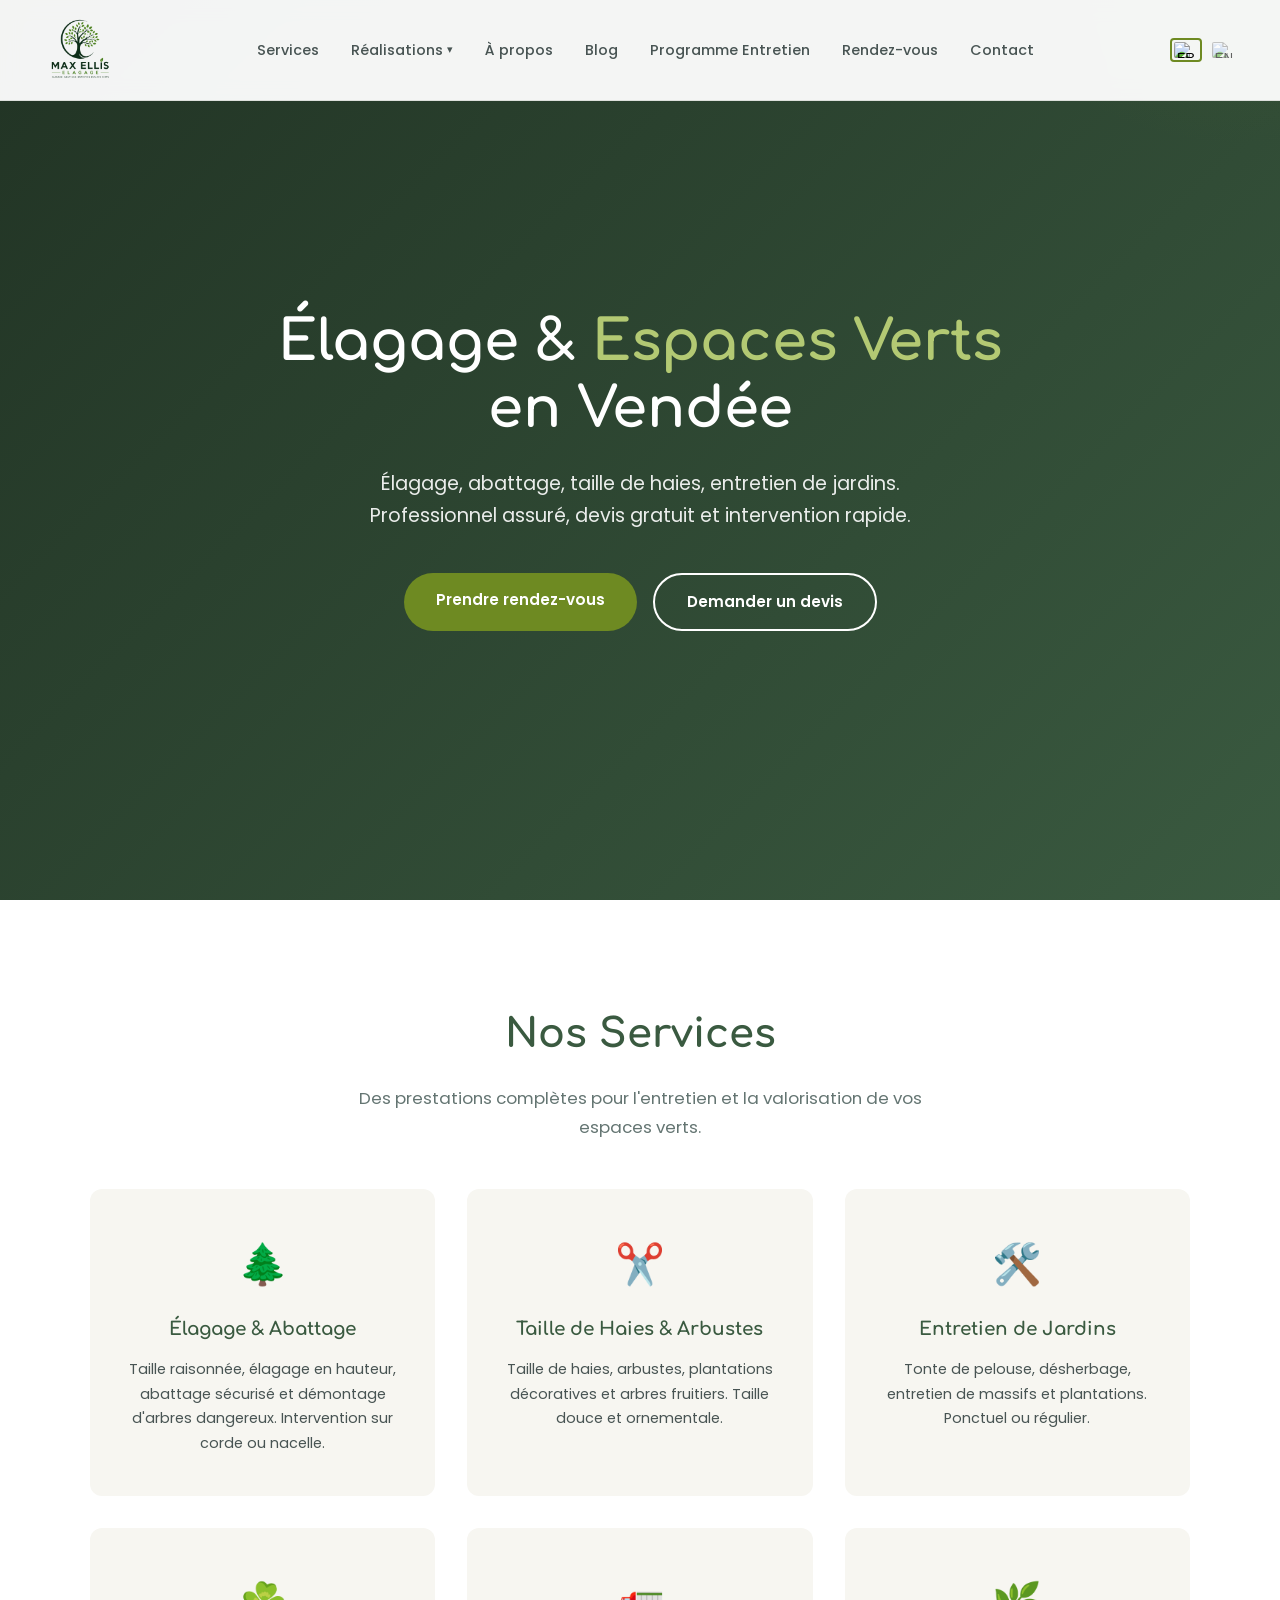
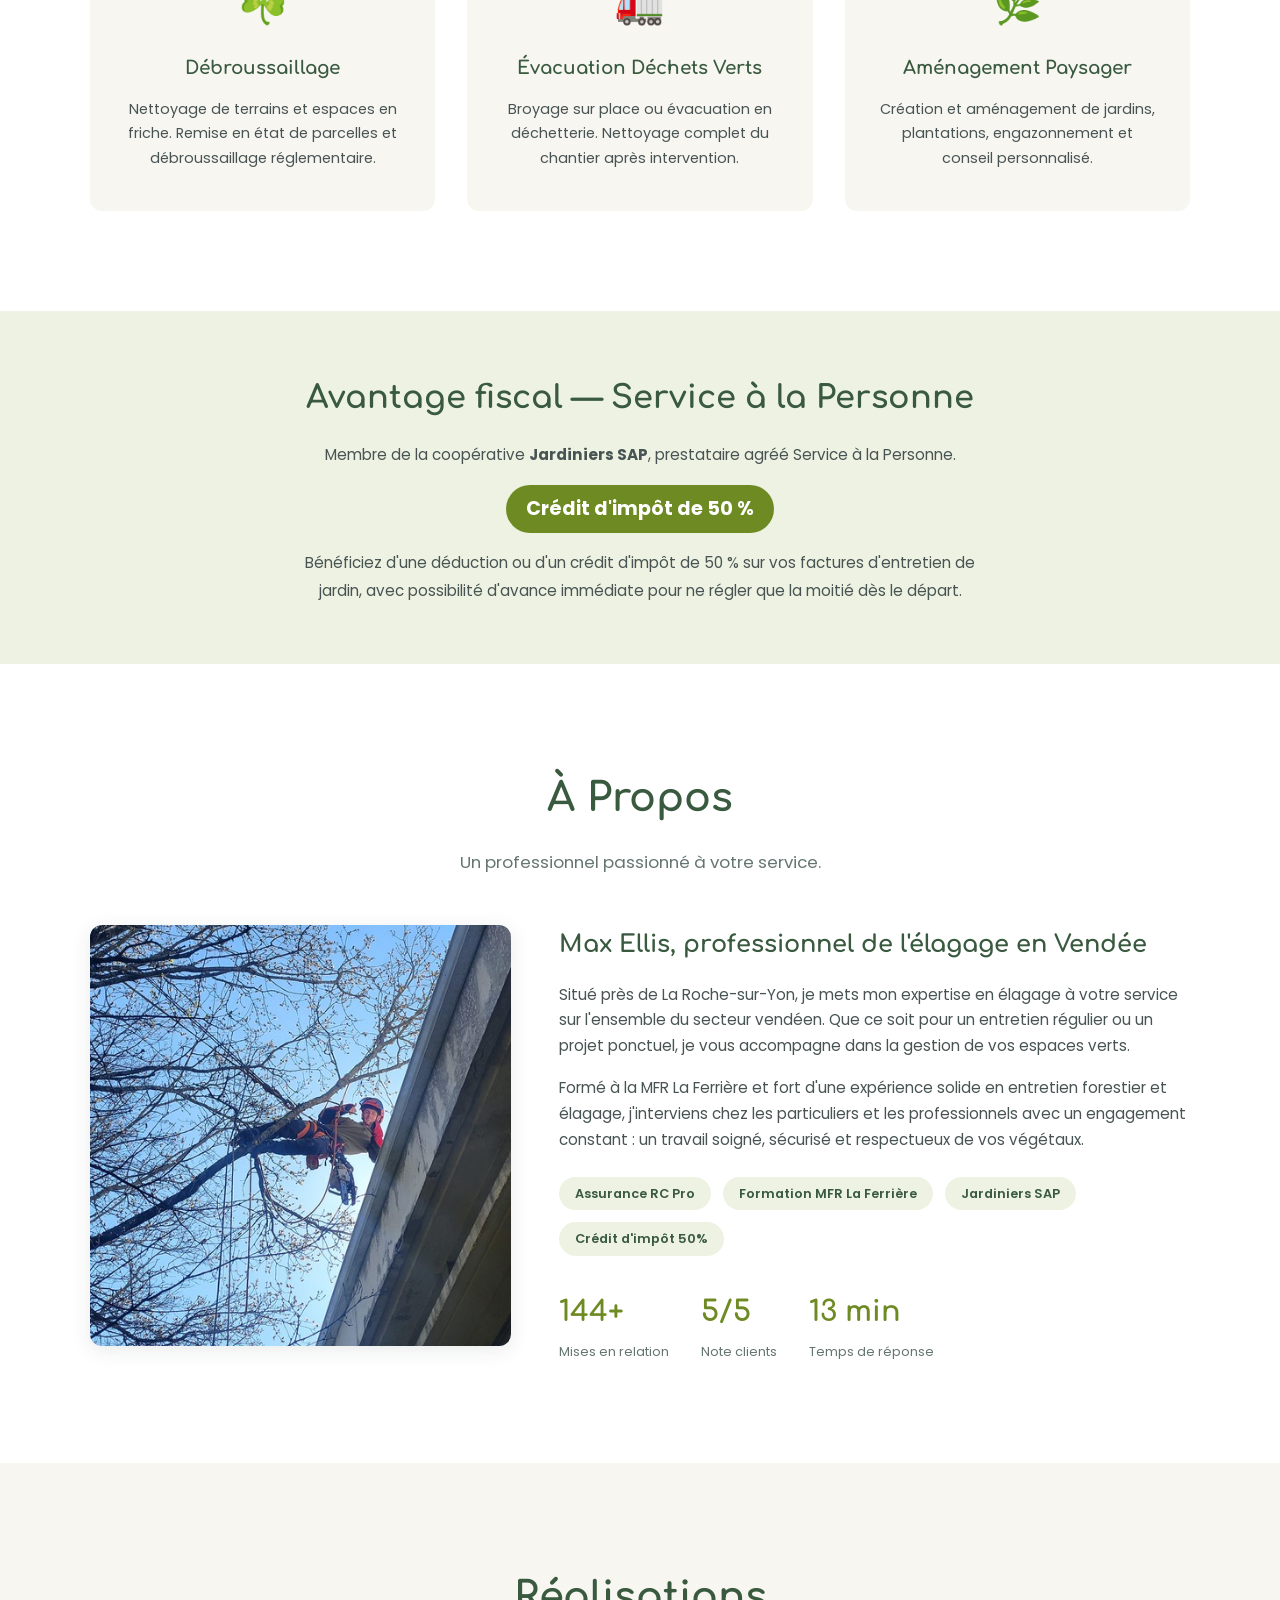
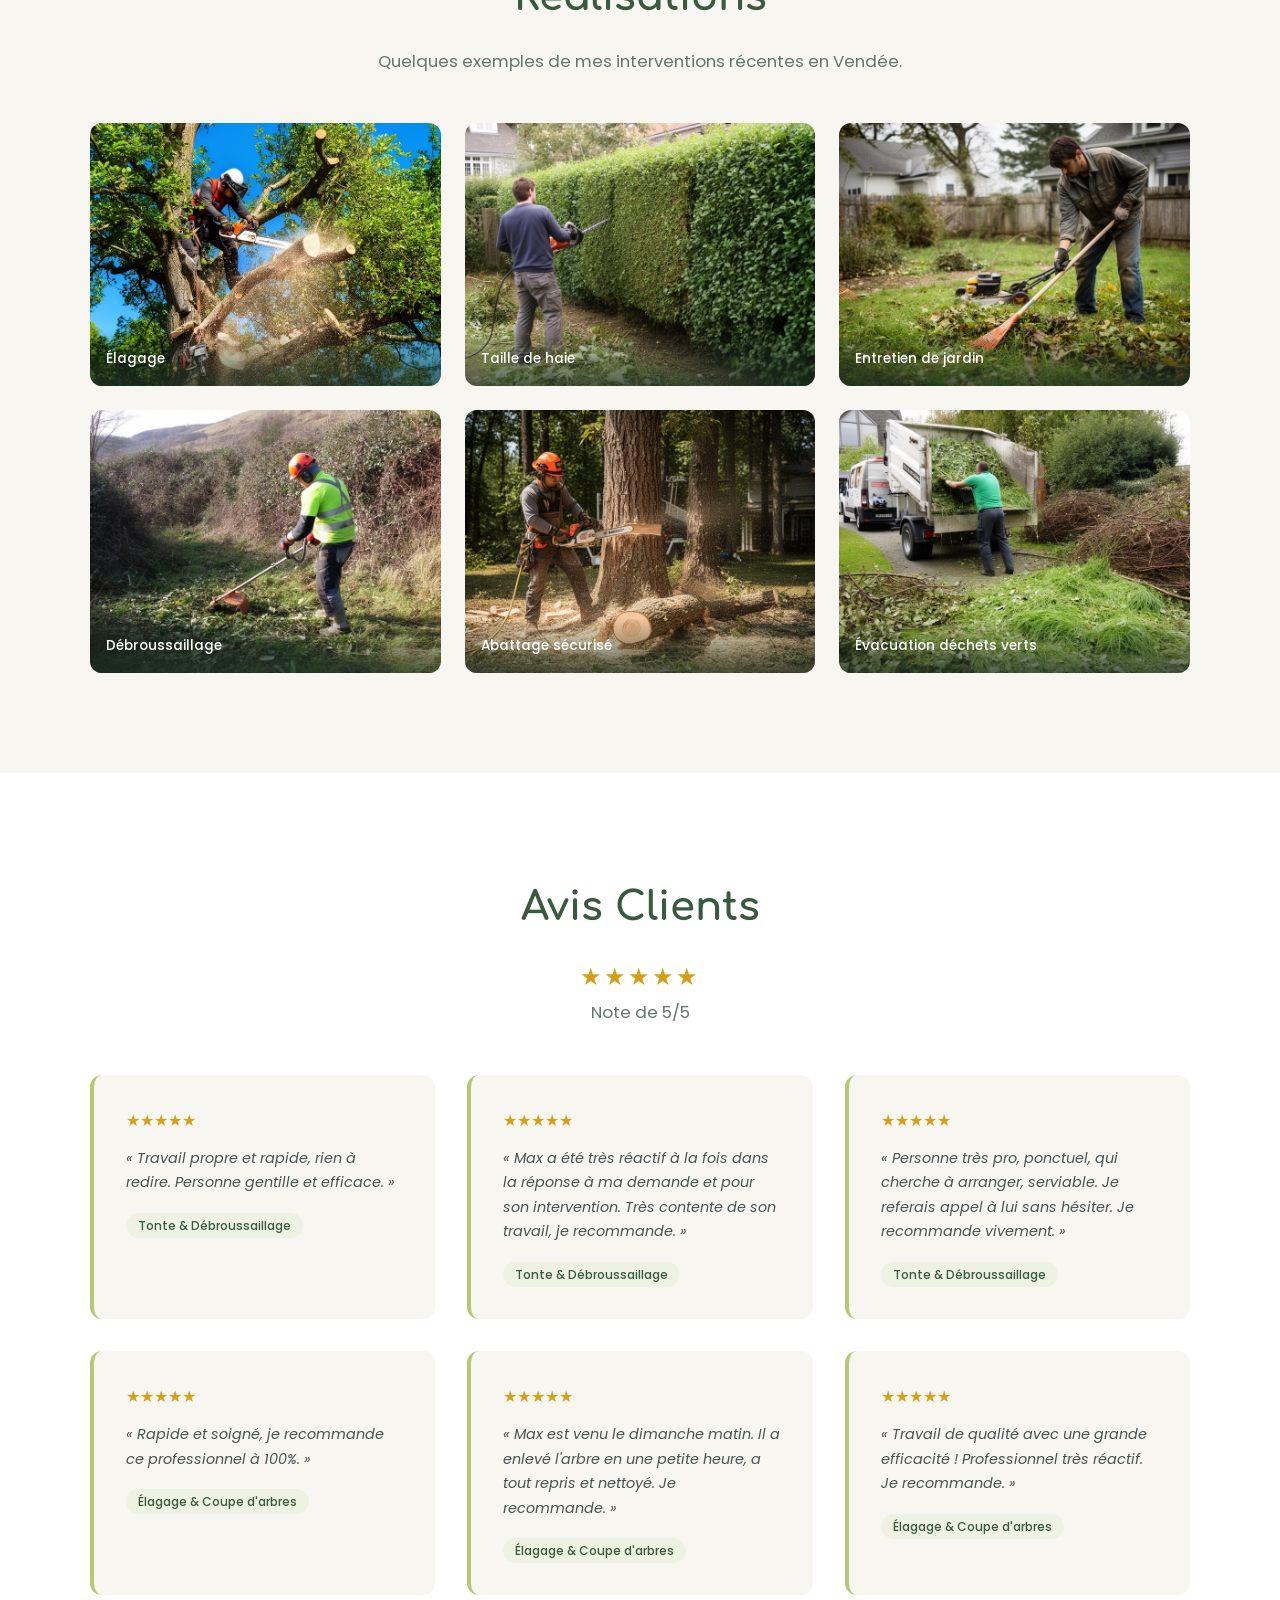
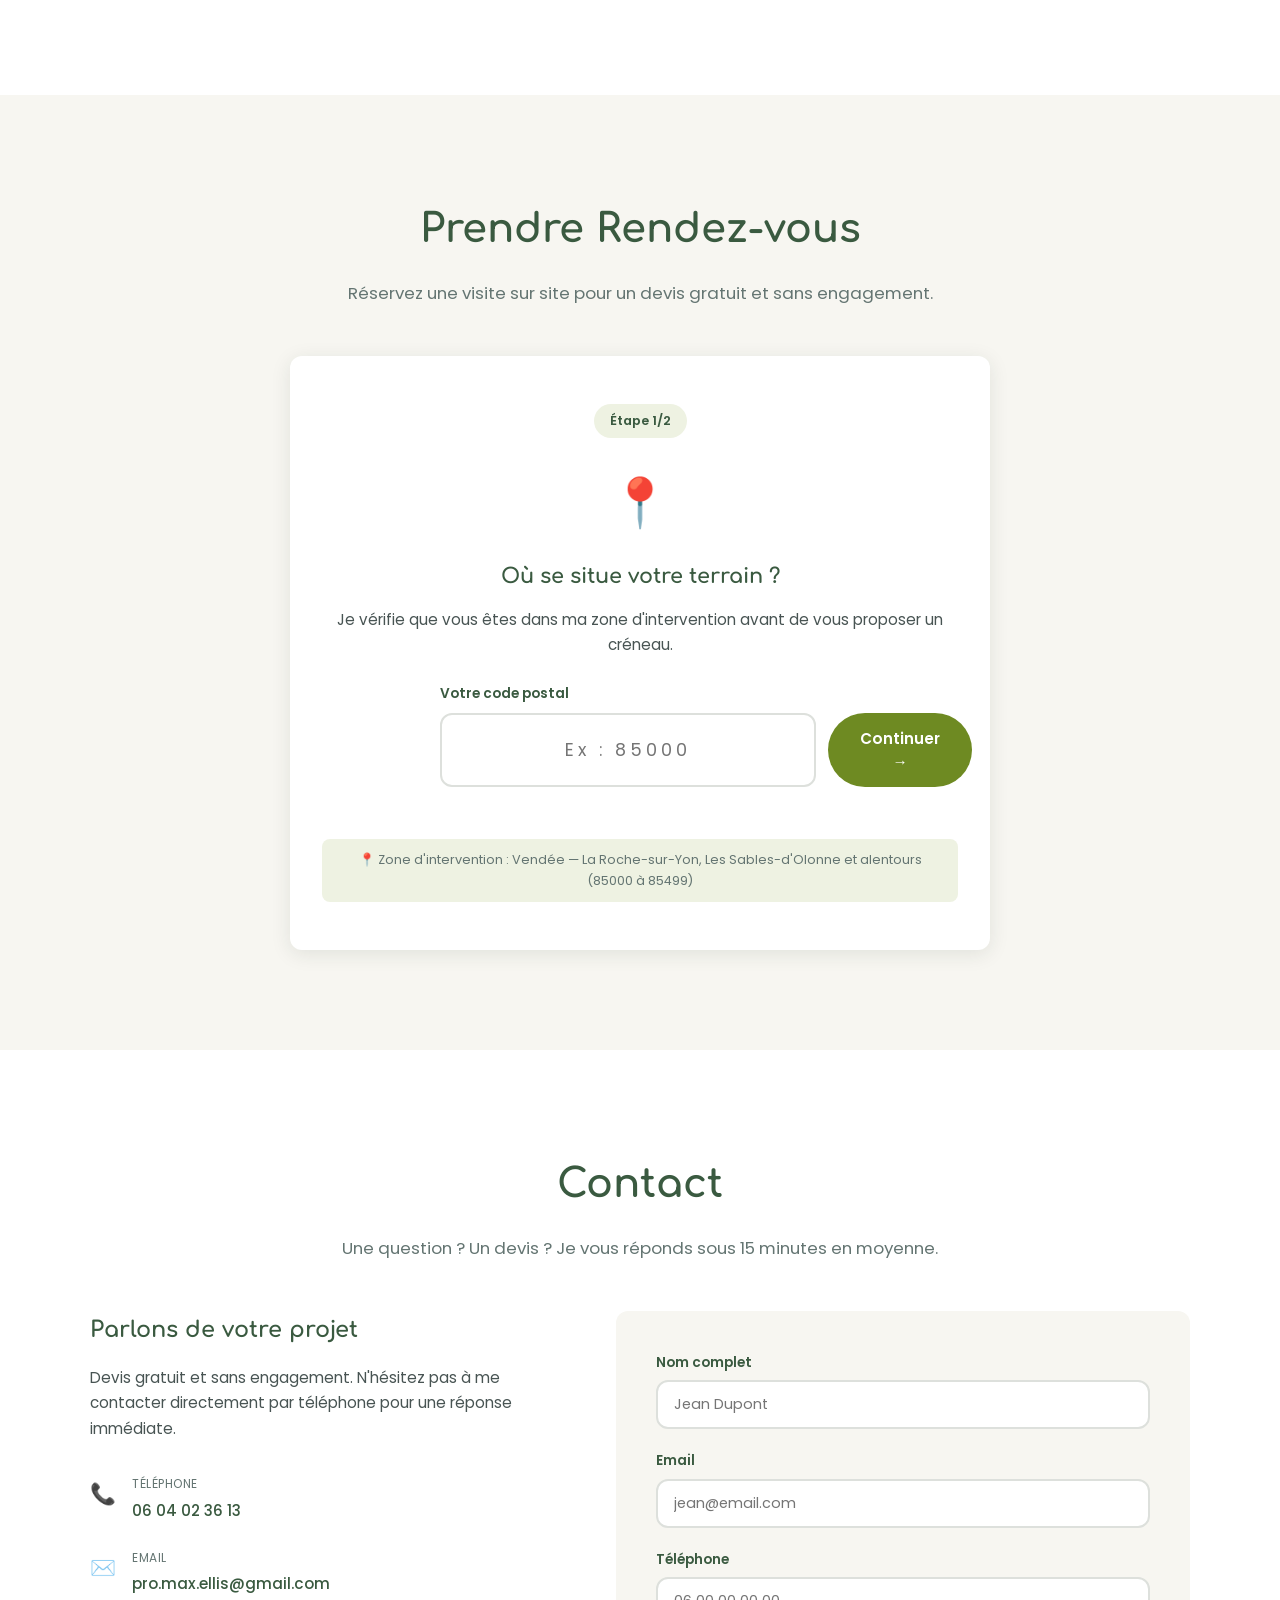
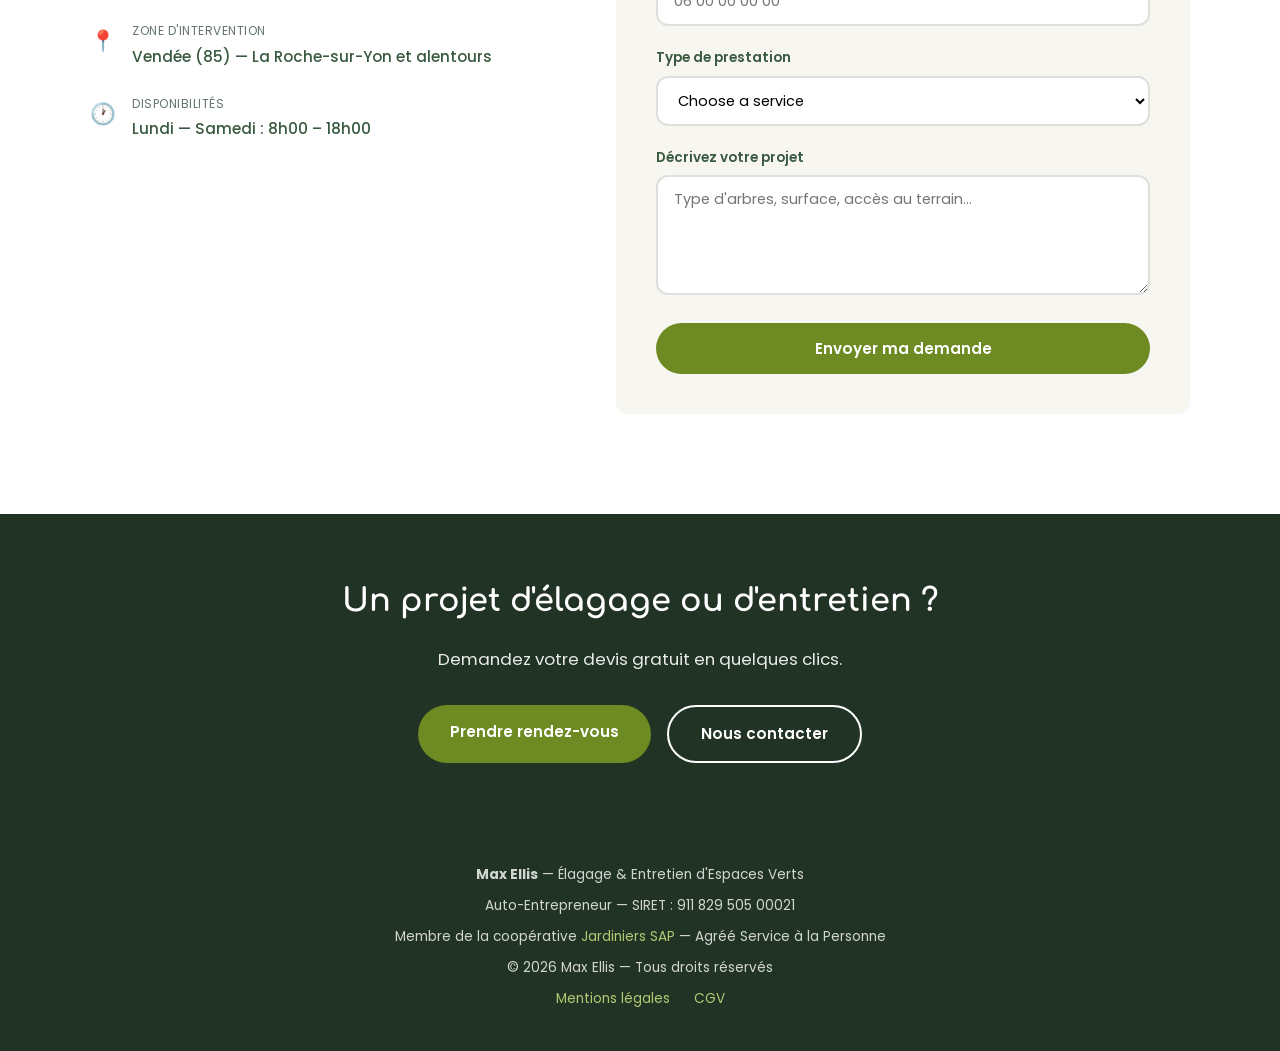
==== commit 43f32c20: "new design set up" ====
--- a/index.html
+++ b/index.html
@@ -383,8 +383,10 @@
     <nav>
         <div class="nav-container">
             <a href="/" class="nav-logo">
-                <img src="/img/logo/logo_nom.png" alt="Max Ellis Élagage" class="nav-logo-img">
-            </a>
+    <img src="/img/logo/logo_nom.png" alt="Max Ellis Élagage" class="nav-logo-img">
+</a>
+
+
             <ul class="nav-links" id="navLinks">
                 <li data-lang="fr"><a href="#services">Services</a></li>
                 <li data-lang="fr" class="dropdown">
--- a/style.css
+++ b/style.css
@@ -178,7 +178,17 @@
     display: flex;
     justify-content: space-between;
     align-items: center;
-    height: 70px;
+    height: 100px;
+}
+
+.nav-logo {
+    text-decoration: none;
+    flex-shrink: 0;
+}
+
+.nav-logo-img {
+    height: 80px;
+    width: auto;
 }
 
 /* Logo */
@@ -196,13 +206,22 @@
 
 .nav-logo {
     text-decoration: none;
-}
-
-.nav-logo-img {
-    height: 40px;
+    flex-shrink: 0;
+    display: flex;
+    align-items: center;
+    gap: 10px;
+}
+
+.nav-logo-icon {
+    height: 50px;
     width: auto;
-    max-height: 40px;
-}
+}
+
+.nav-logo-text {
+    height: 28px;
+    width: auto;
+}
+
 
 /* Nav links */
 .nav-links {
@@ -451,11 +470,12 @@
    10. PAGE HERO (sous-pages)
    ============================ */
 .page-hero {
-    padding: 140px 2rem 60px;
+    padding: 160px 2rem 60px;
     background: var(--evergreen);
     color: var(--blanc);
     text-align: center;
 }
+
 
 .page-hero h1 {
     font-family: 'Comfortaa', cursive;
@@ -573,9 +593,30 @@
 /* ============================
    14. RESPONSIVE — GLOBAL
    ============================ */
-
-/* Dropdown mobile */
 @media (max-width: 768px) {
+
+    /* Nav container + logo */
+    .nav-container {
+    height: 80px;
+}
+.nav-logo-img {
+    height: 60px;
+}
+.nav-links {
+    top: 80px;
+}
+.page-hero {
+    padding-top: 130px;
+}
+
+.nav-logo-icon {
+    height: 42px;
+}
+.nav-logo-text {
+    height: 22px;
+}
+
+    /* Dropdown mobile — toggle au tap */
     .dropdown-menu {
         position: static;
         transform: none;
@@ -583,29 +624,35 @@
         border: none;
         padding: 0 0 0 1rem;
         background: transparent;
-    }
-
-    .dropdown:hover .dropdown-menu,
-    .dropdown .dropdown-menu {
+        display: none;
+    }
+    .dropdown.open .dropdown-menu {
         display: block;
     }
-
+    .dropdown:hover .dropdown-menu {
+        display: none;
+    }
+    .dropdown.open:hover .dropdown-menu {
+        display: block;
+    }
     .dropdown-menu a {
         padding: 0.4rem 0;
         font-size: 0.85rem;
     }
-}
-
-/* Burger + nav mobile */
-@media (max-width: 768px) {
+    .dropdown-toggle .arrow {
+        transition: transform 0.3s ease;
+    }
+    .dropdown.open .dropdown-toggle .arrow {
+        transform: rotate(180deg);
+    }
+
+    /* Burger + nav mobile */
     .burger {
         display: flex;
     }
-
     .nav-links {
         display: none;
         position: absolute;
-        top: 70px;
         left: 0;
         right: 0;
         background: var(--blanc);
@@ -615,39 +662,48 @@
         border-bottom: 1px solid var(--gris-clair);
         box-shadow: 0 10px 30px rgba(33,51,36,0.1);
     }
-
     .nav-links.active {
         display: flex;
     }
-
     .lang-switcher {
         margin-left: 0.5rem;
     }
 
+    /* Sous-pages */
+    .page-hero {
+        padding-top: 120px;
+    }
     .page-hero h1 {
         font-size: 1.8rem;
     }
-
     section {
         padding: 60px 1.25rem;
     }
-
     .section-title {
         font-size: 2rem;
     }
-
     .cta-section {
         padding: 40px 1.25rem;
     }
 }
 
 @media (max-width: 480px) {
+    .nav-logo-img {
+    height: 50px;
+}
+
     .lang-btn img {
         width: 20px;
         height: 14px;
     }
-
     .page-hero h1 {
         font-size: 1.5rem;
     }
-}
+    .nav-logo-icon {
+    height: 36px;
+}
+.nav-logo-text {
+    height: 18px;
+}
+
+}
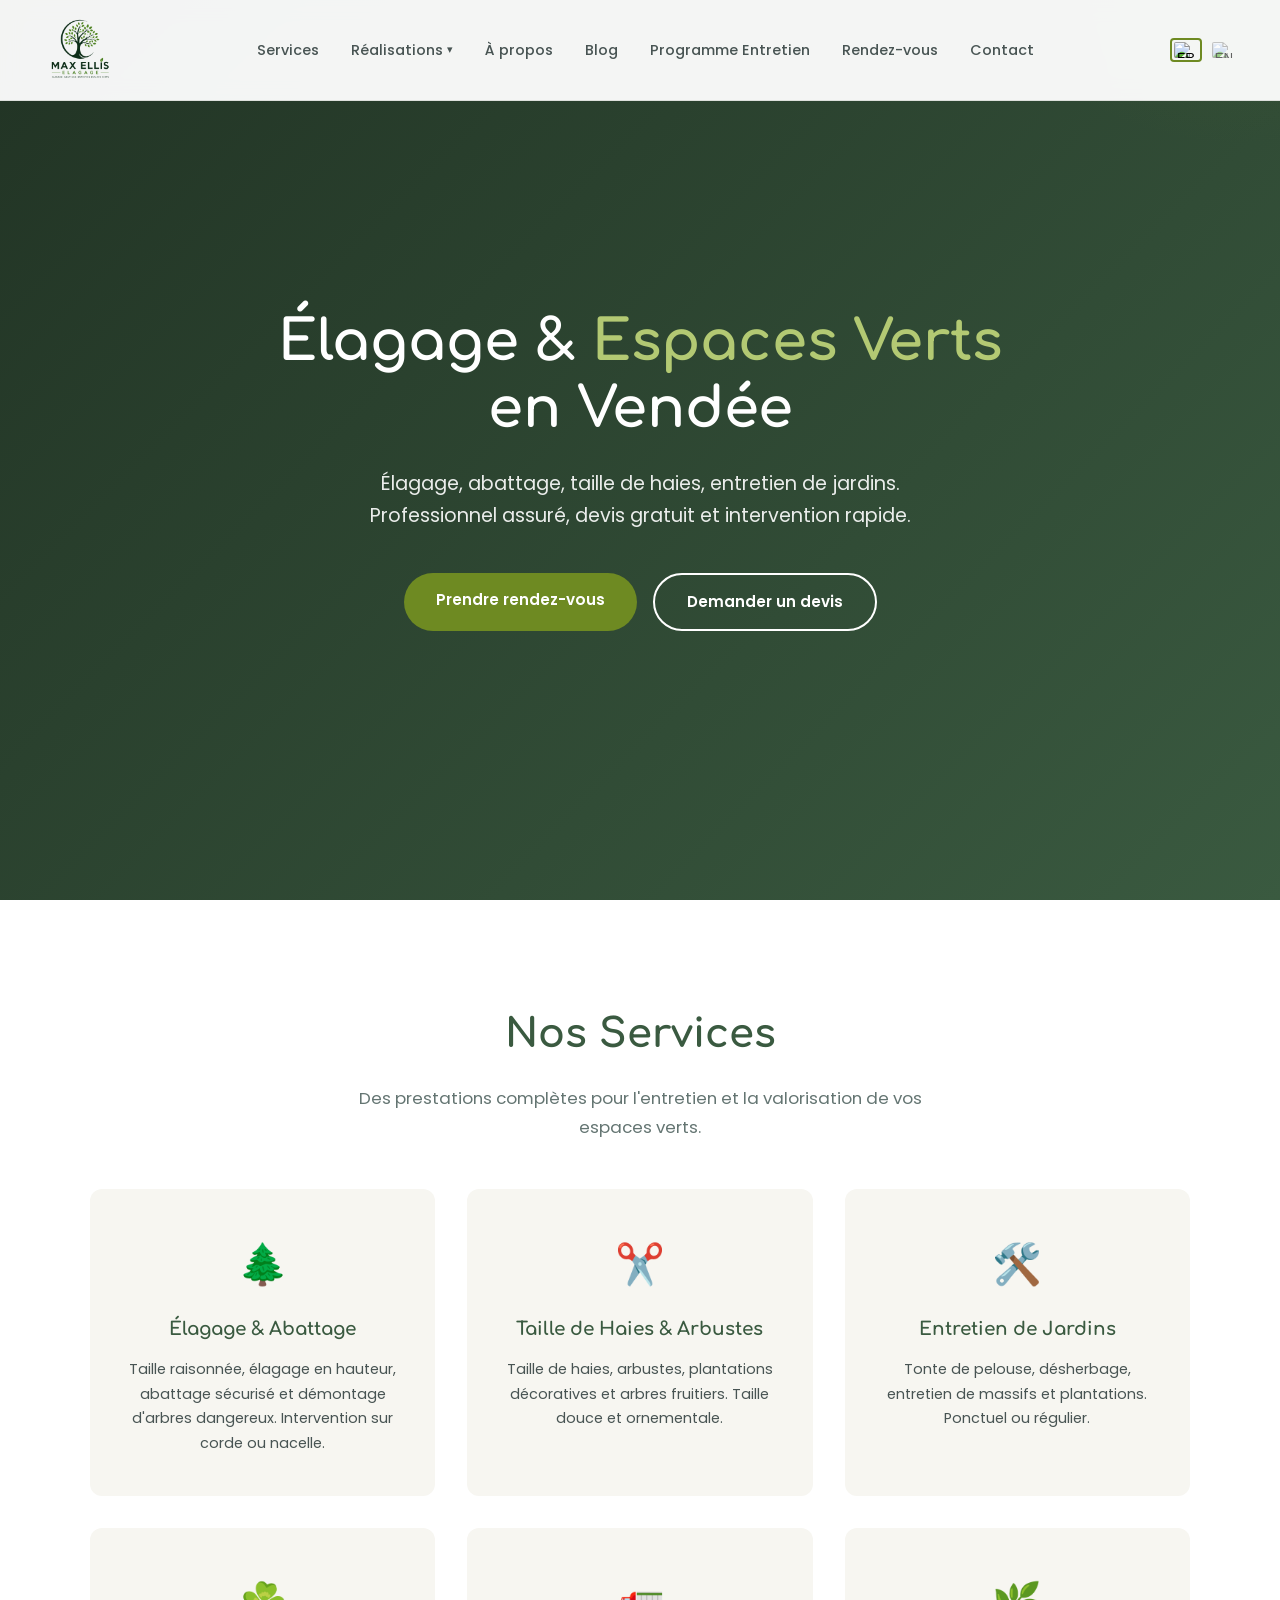
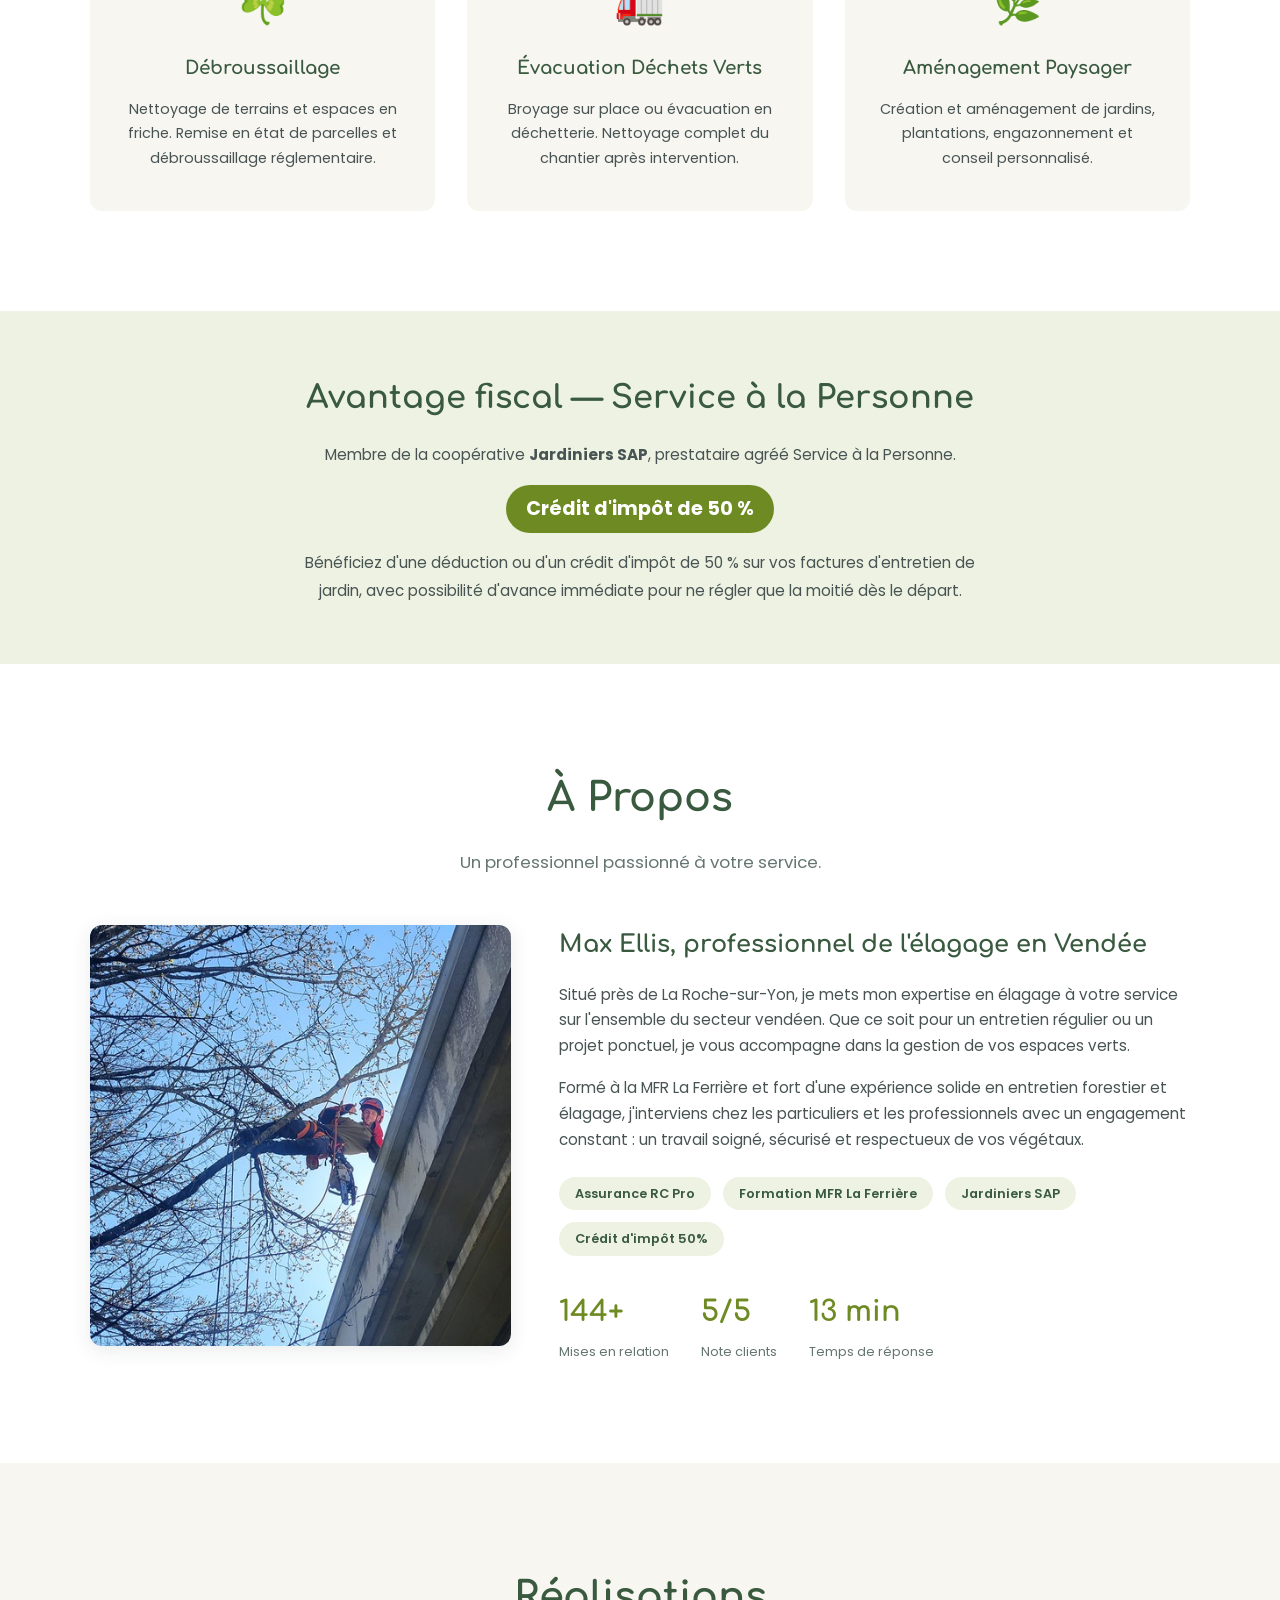
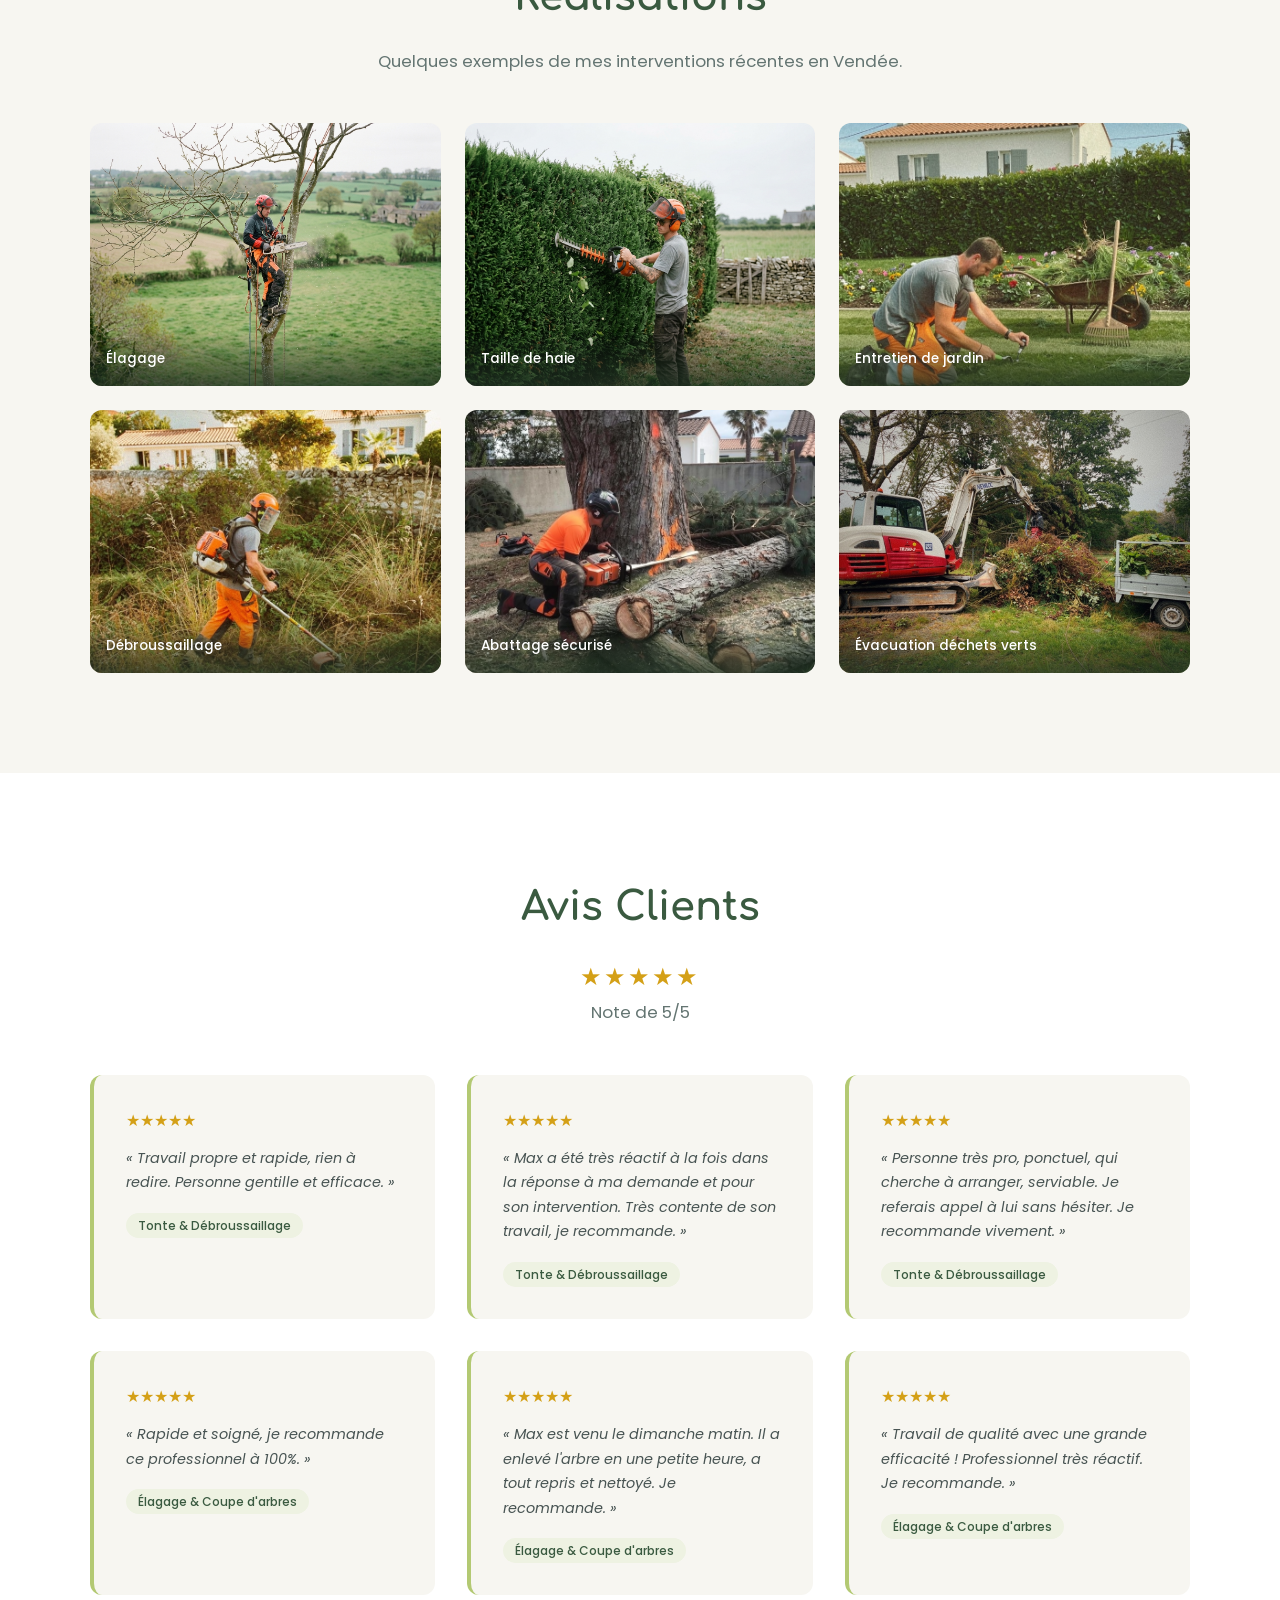
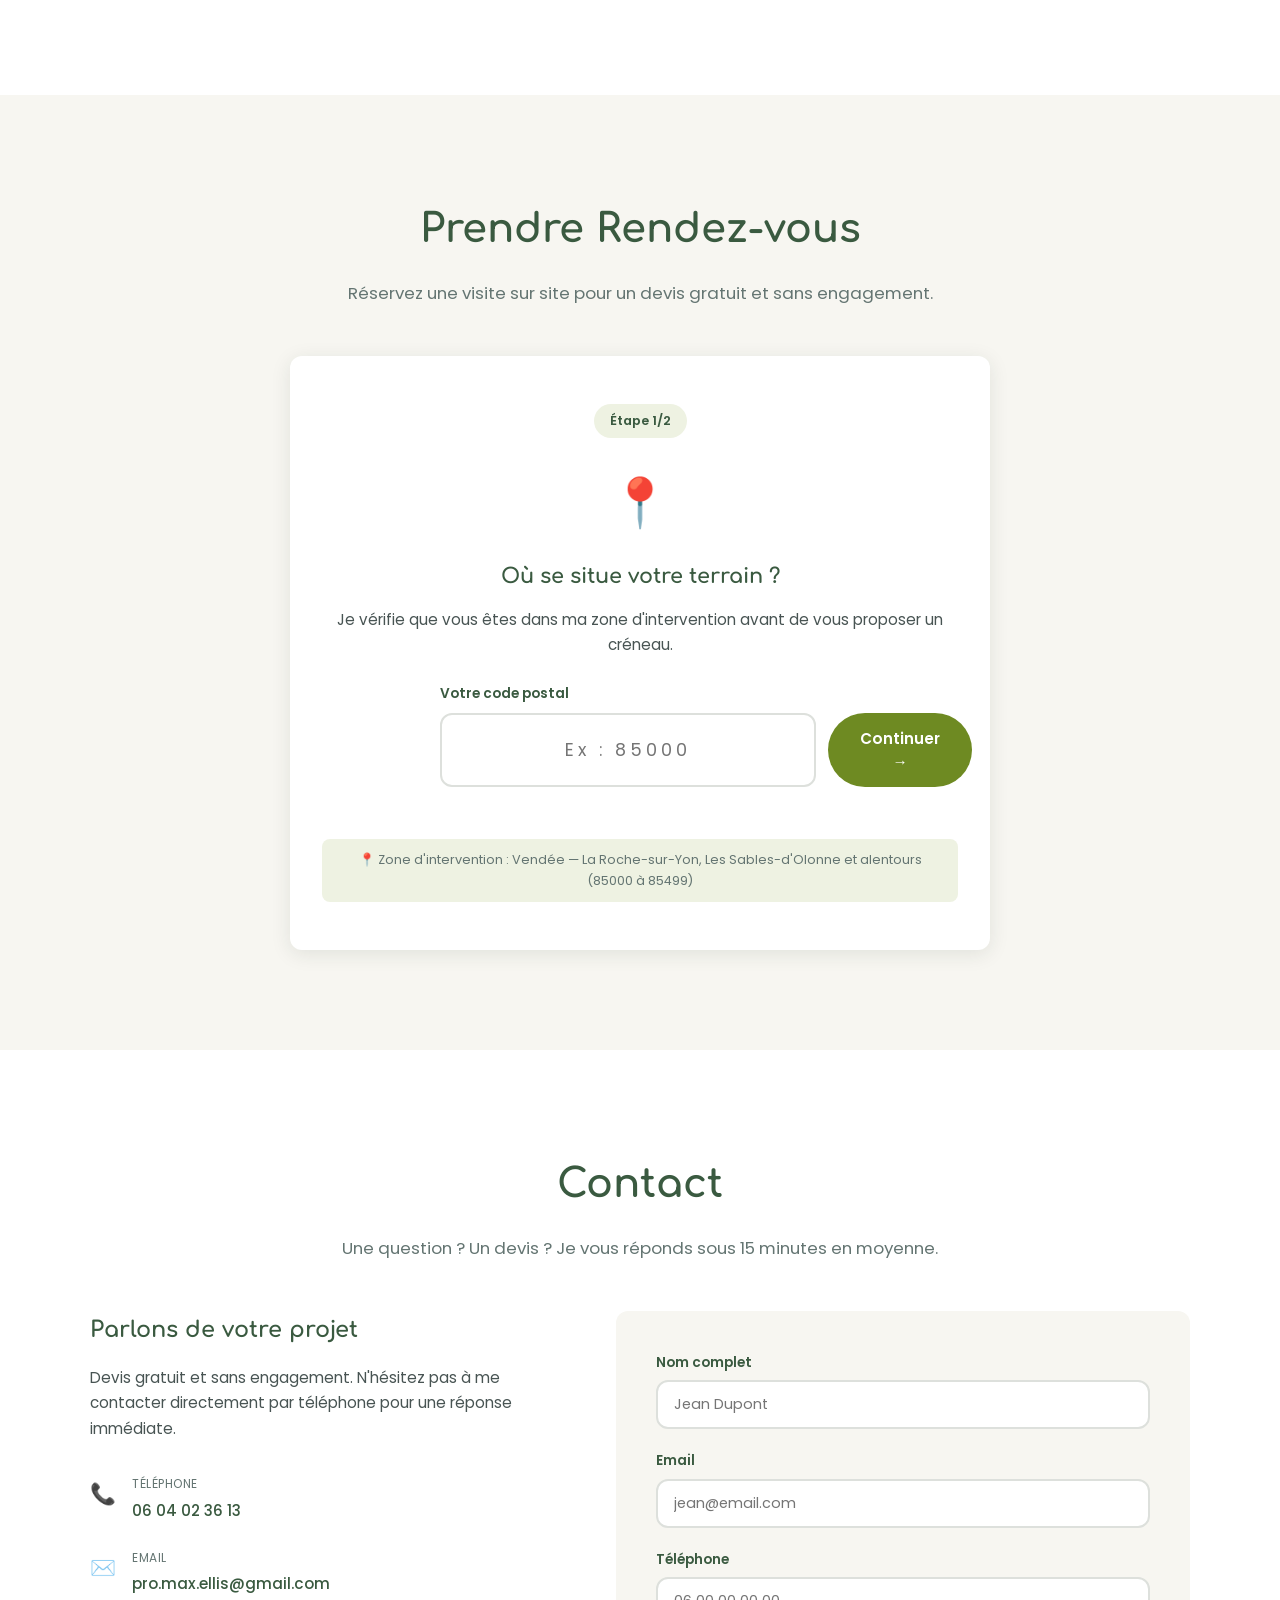
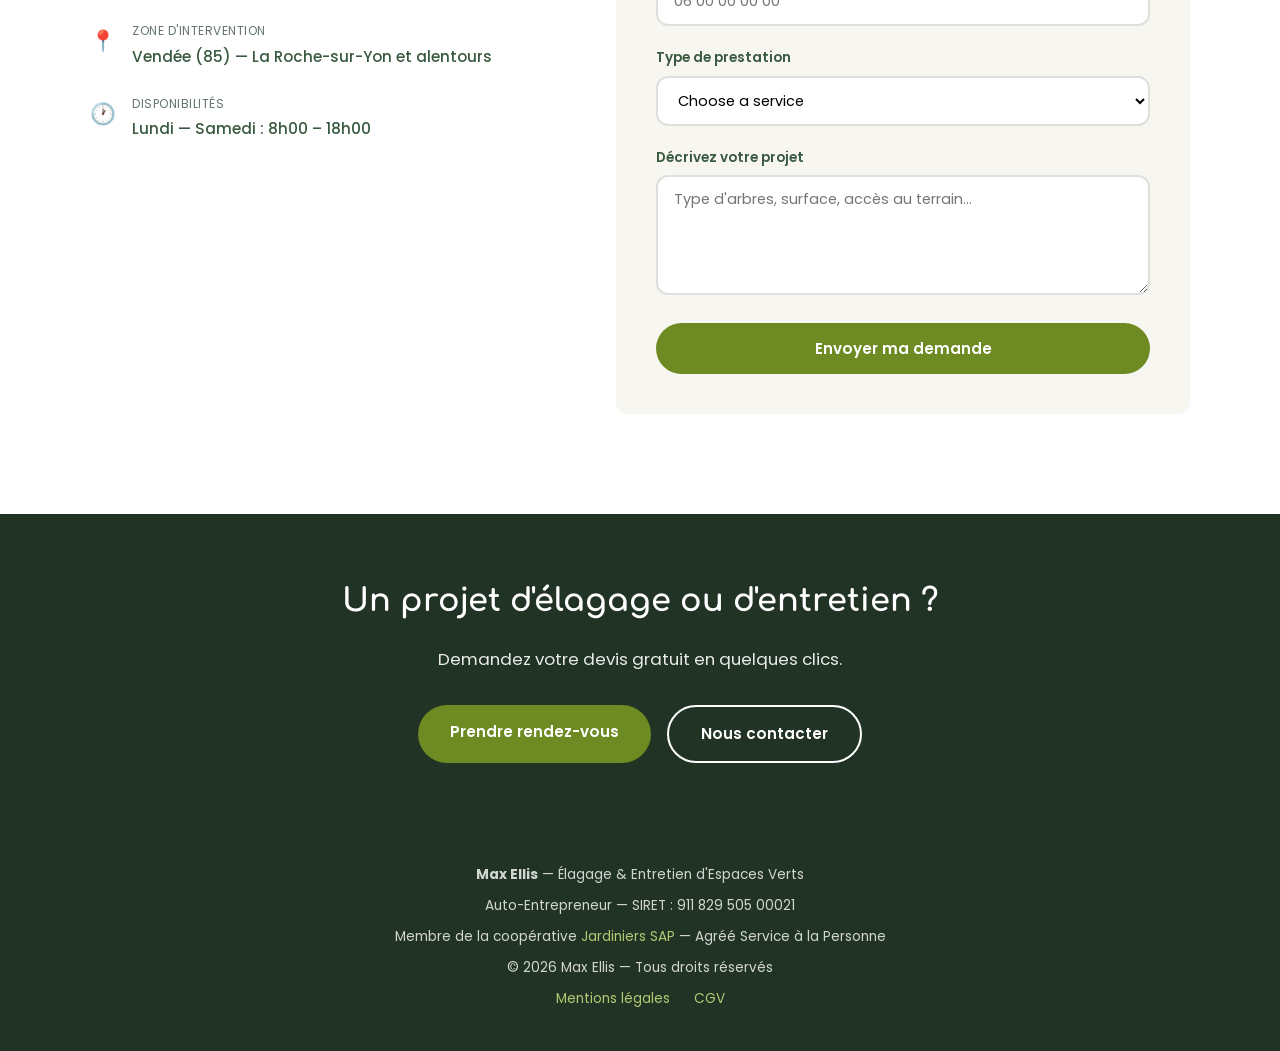
==== commit 2b629a28: "new photos" ====
--- a/index.html
+++ b/index.html
@@ -11,7 +11,7 @@
     <meta property="og:title" content="Max Ellis — Élagage & Espaces Verts en Vendée">
     <meta property="og:description" content="Élagage, abattage, taille de haies, entretien de jardins en Vendée. Devis gratuit. Max Ellis, professionnel assuré.">
     <meta property="og:url" content="https://espacesverts-vendee.fr/">
-    <meta property="og:image" content="https://espacesverts-vendee.fr/img/elagage.png">
+    <meta property="og:image" content="https://espacesverts-vendee.fr/img/elagage.jpeg">
     <meta property="og:locale" content="fr_FR">
     <meta property="og:locale:alternate" content="en_GB">
     <meta property="og:site_name" content="Max Ellis Élagage">
@@ -20,7 +20,7 @@
     <meta name="twitter:card" content="summary_large_image">
     <meta name="twitter:title" content="Max Ellis — Élagage & Espaces Verts en Vendée">
     <meta name="twitter:description" content="Élagage, abattage, taille de haies, entretien de jardins en Vendée. Devis gratuit.">
-    <meta name="twitter:image" content="https://espacesverts-vendee.fr/img/elagage.png">
+    <meta name="twitter:image" content="https://espacesverts-vendee.fr/img/elagage.jpeg">
 
     <!-- Schema.org -->
     <script type="application/ld+json">
@@ -575,17 +575,17 @@
             <p class="section-subtitle" data-lang="en">Recent examples of my work across Vendée.</p>
             <div class="gallery-grid">
                 <div class="gallery-item">
-                    <img src="img/elagage.png" alt="Élagage d'arbre" loading="lazy">
+                    <img src="img/elagage.jpeg" alt="Élagage d'arbre" loading="lazy">
                     <div class="gallery-label" data-lang="fr">Élagage</div>
                     <div class="gallery-label" data-lang="en">Tree Pruning</div>
                 </div>
                 <div class="gallery-item">
-                    <img src="img/taille_de_haie.png" alt="Taille de haie" loading="lazy">
+                    <img src="img/taille_de_haie.jpeg" alt="Taille de haie" loading="lazy">
                     <div class="gallery-label" data-lang="fr">Taille de haie</div>
                     <div class="gallery-label" data-lang="en">Hedge Trimming</div>
                 </div>
                 <div class="gallery-item">
-                    <img src="img/entretien.png" alt="Entretien de jardin" loading="lazy">
+                    <img src="img/entretien.jpeg" alt="Entretien de jardin" loading="lazy">
                     <div class="gallery-label" data-lang="fr">Entretien de jardin</div>
                     <div class="gallery-label" data-lang="en">Garden Maintenance</div>
                 </div>
